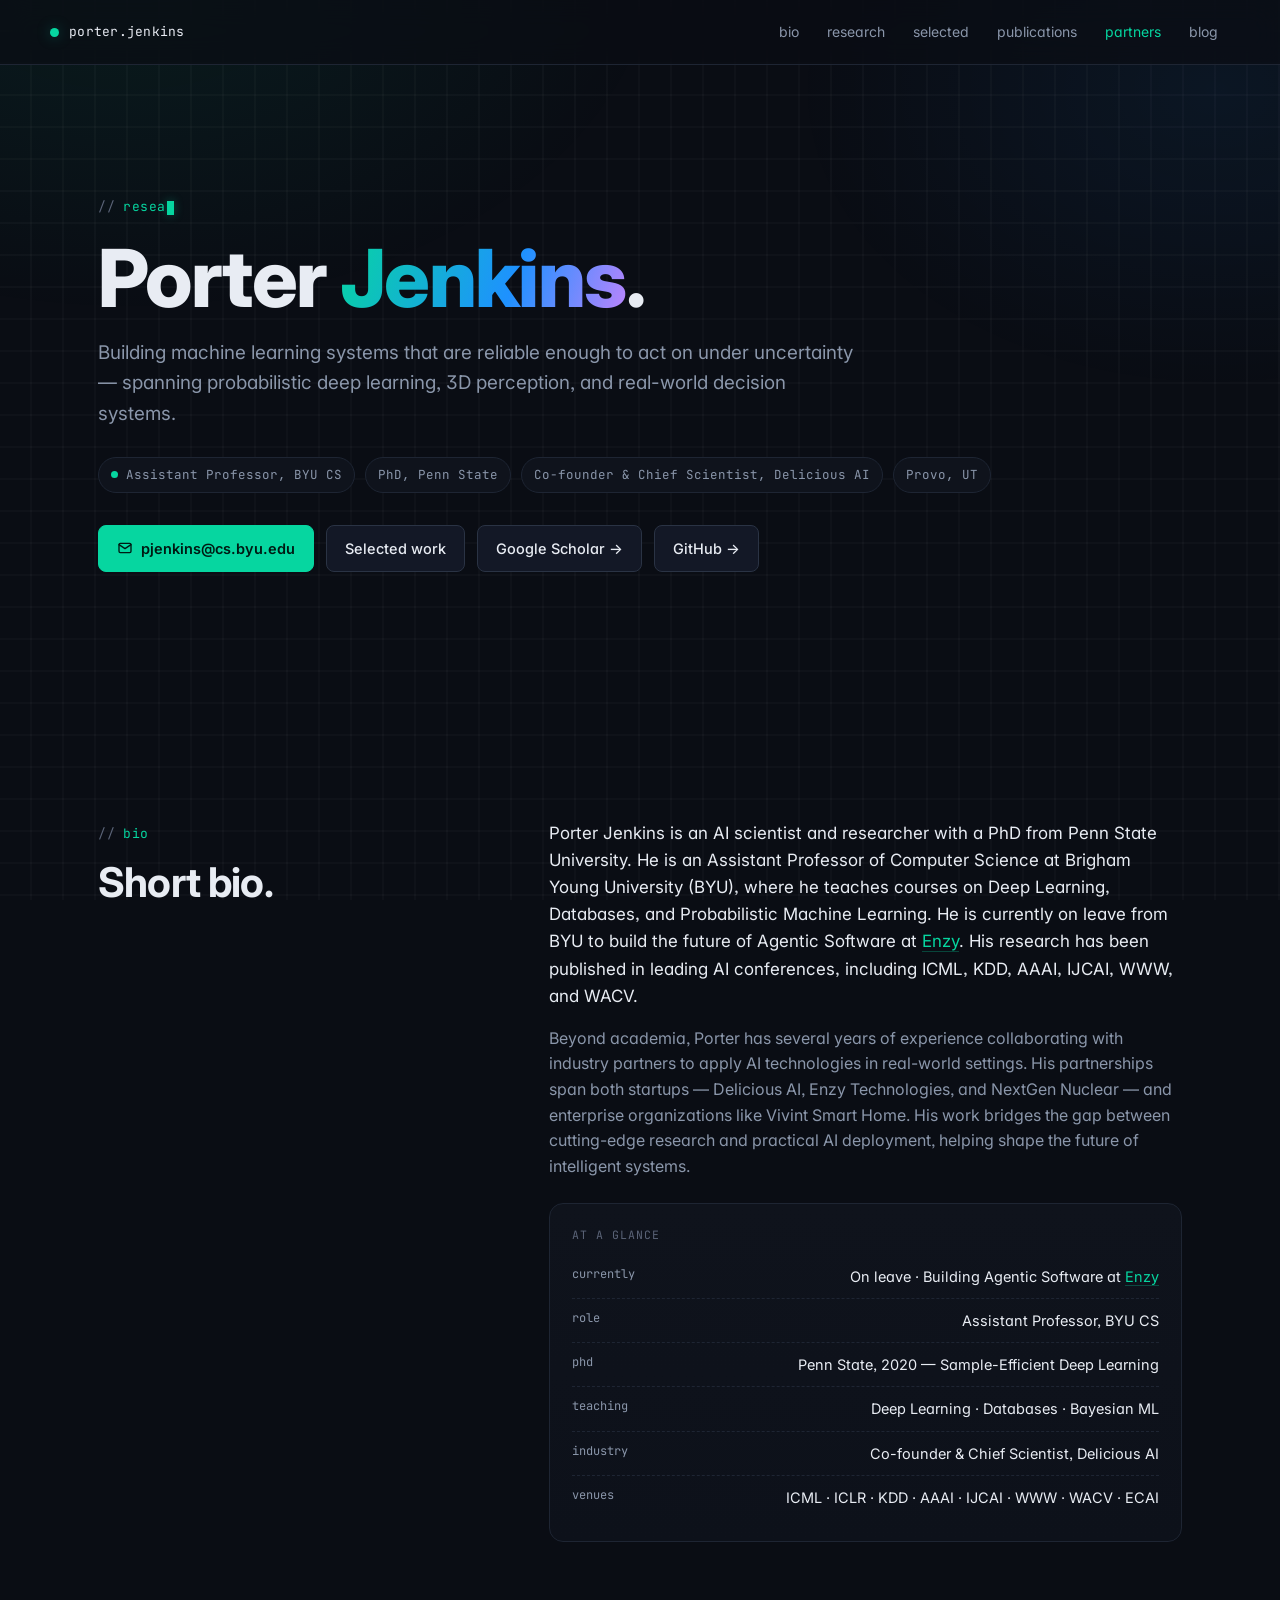
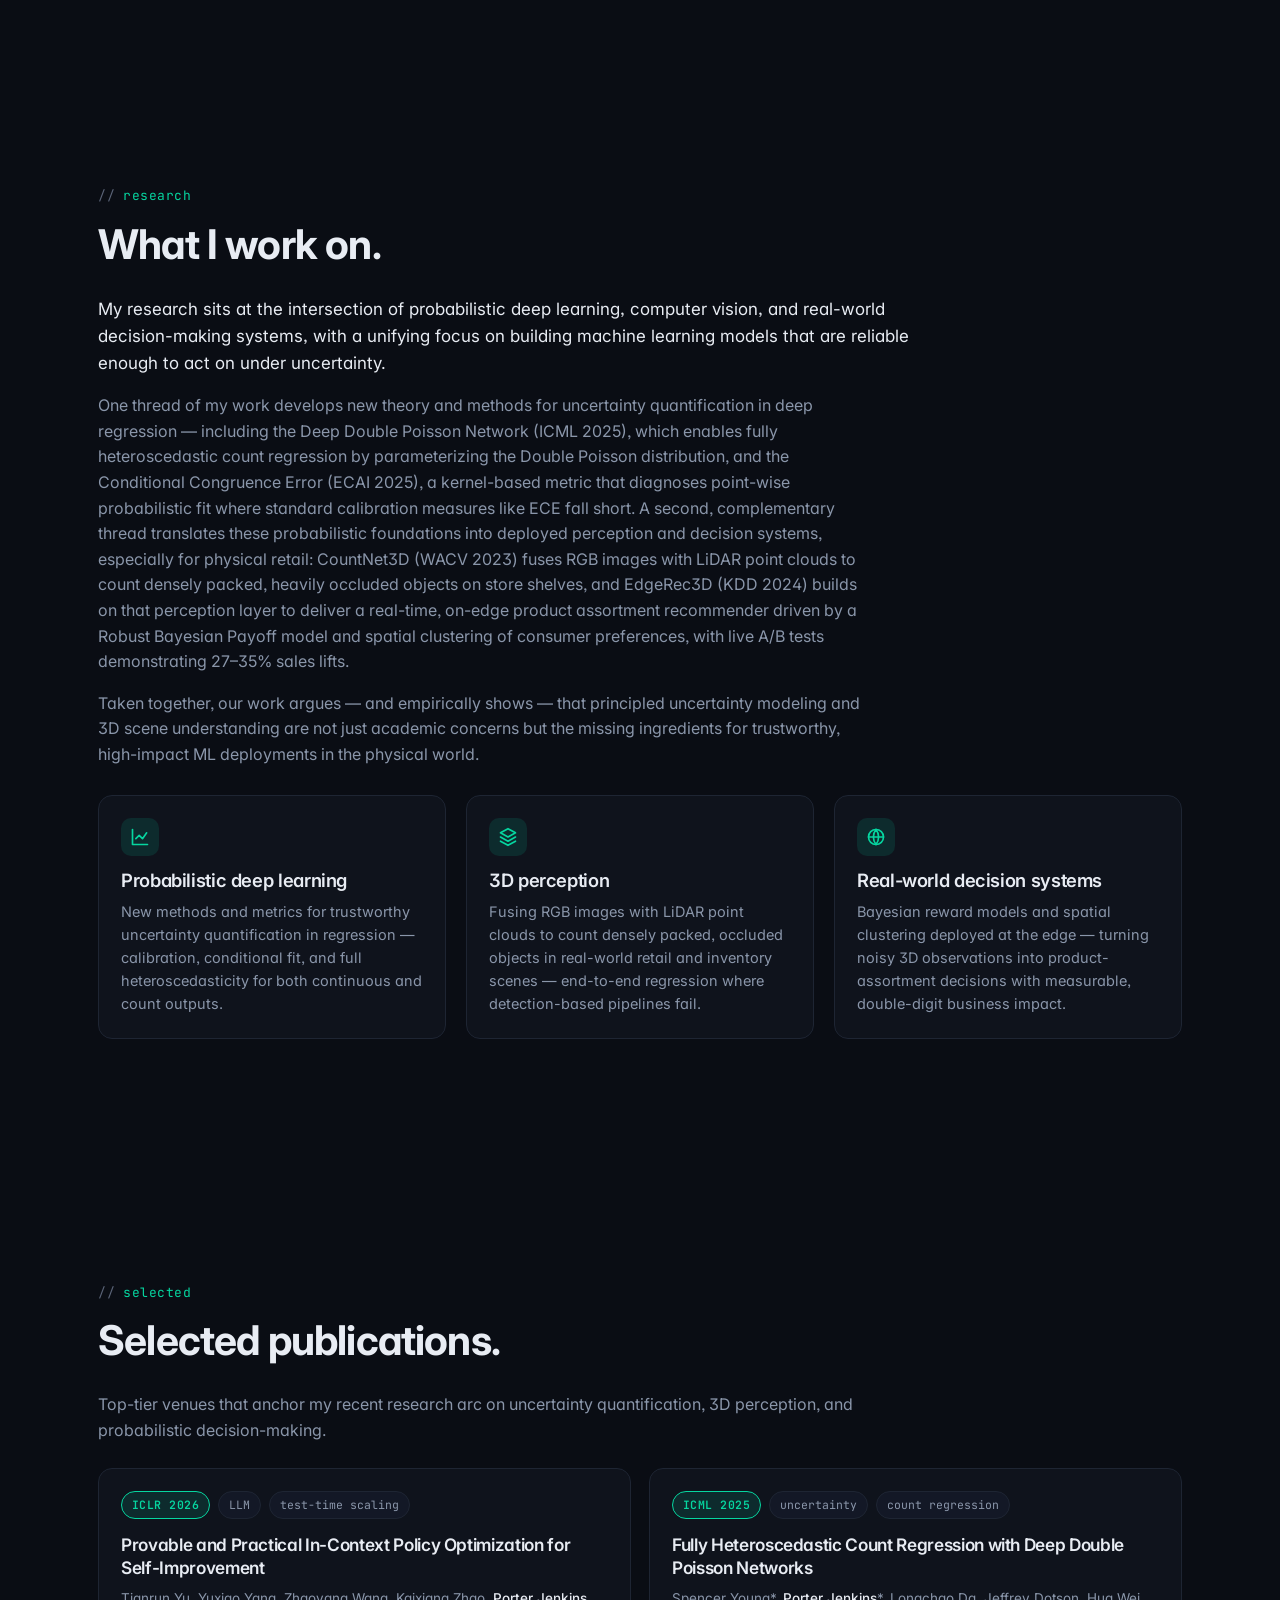
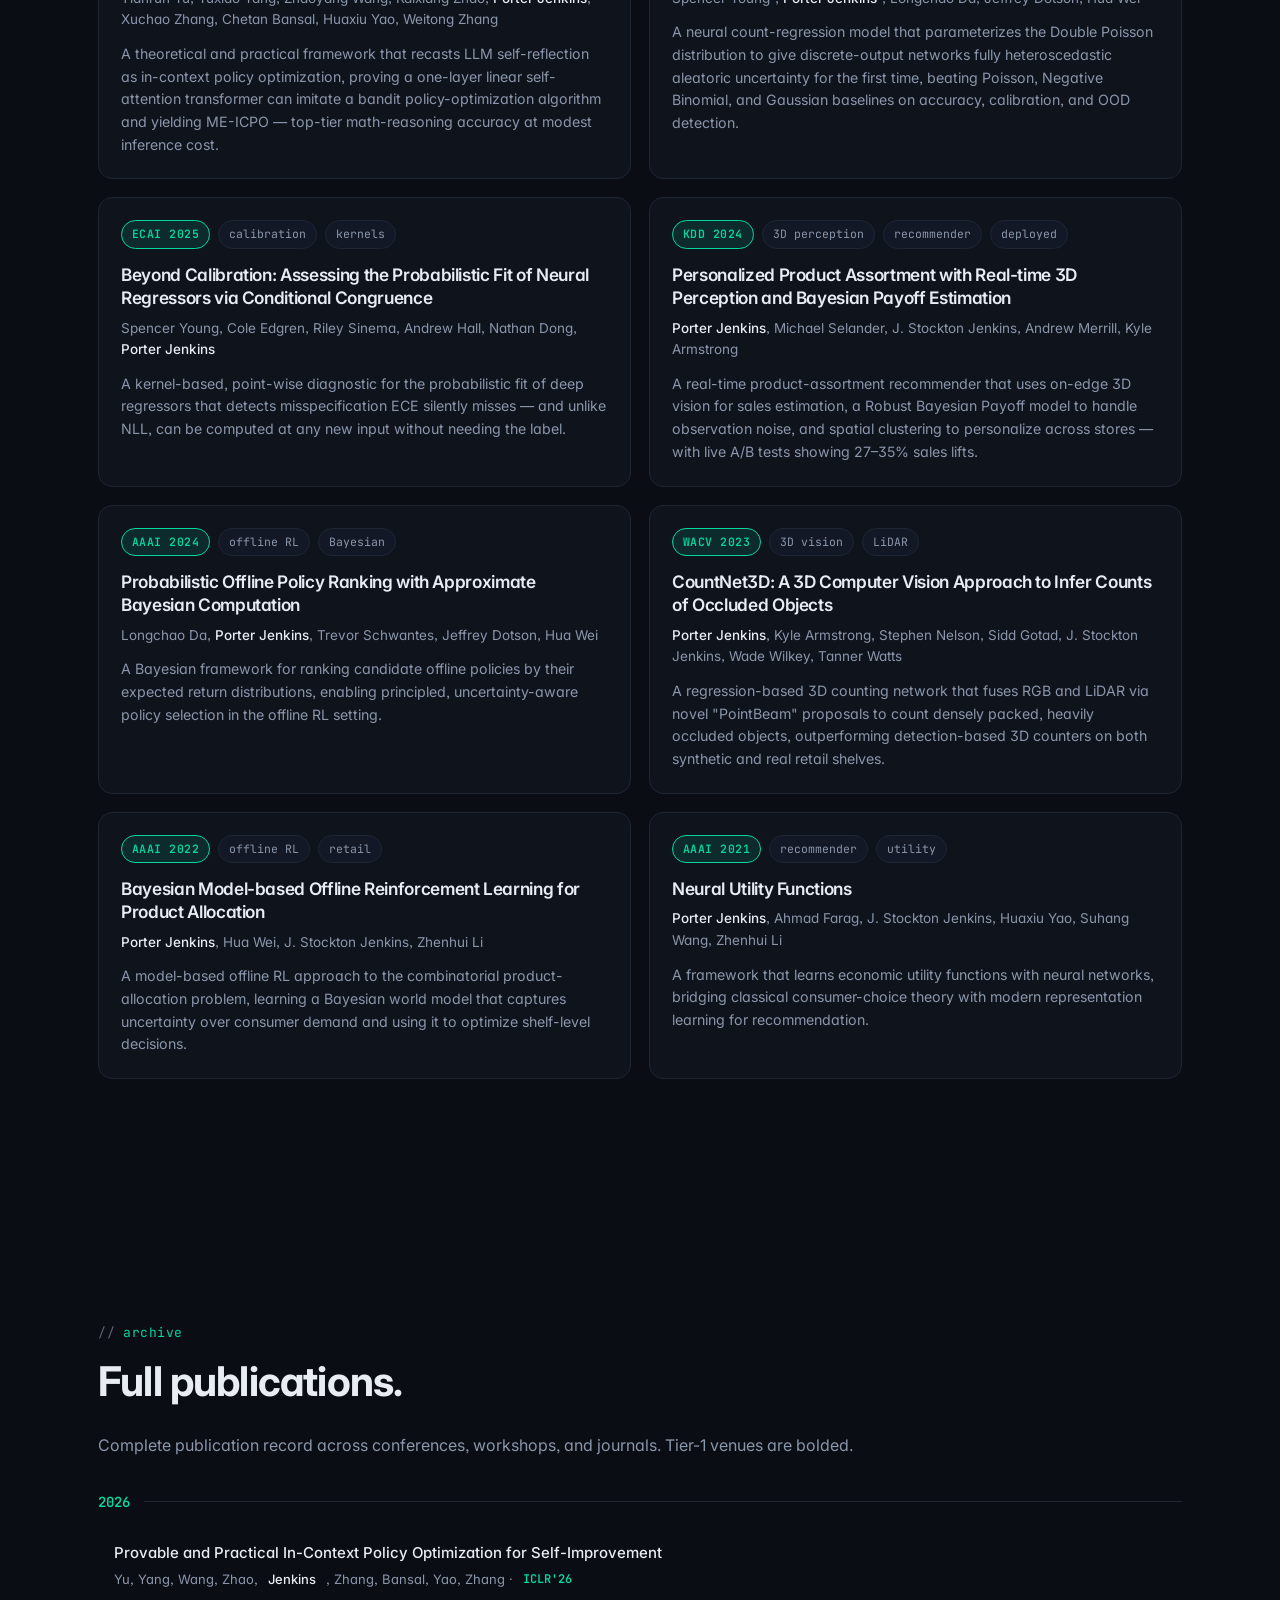
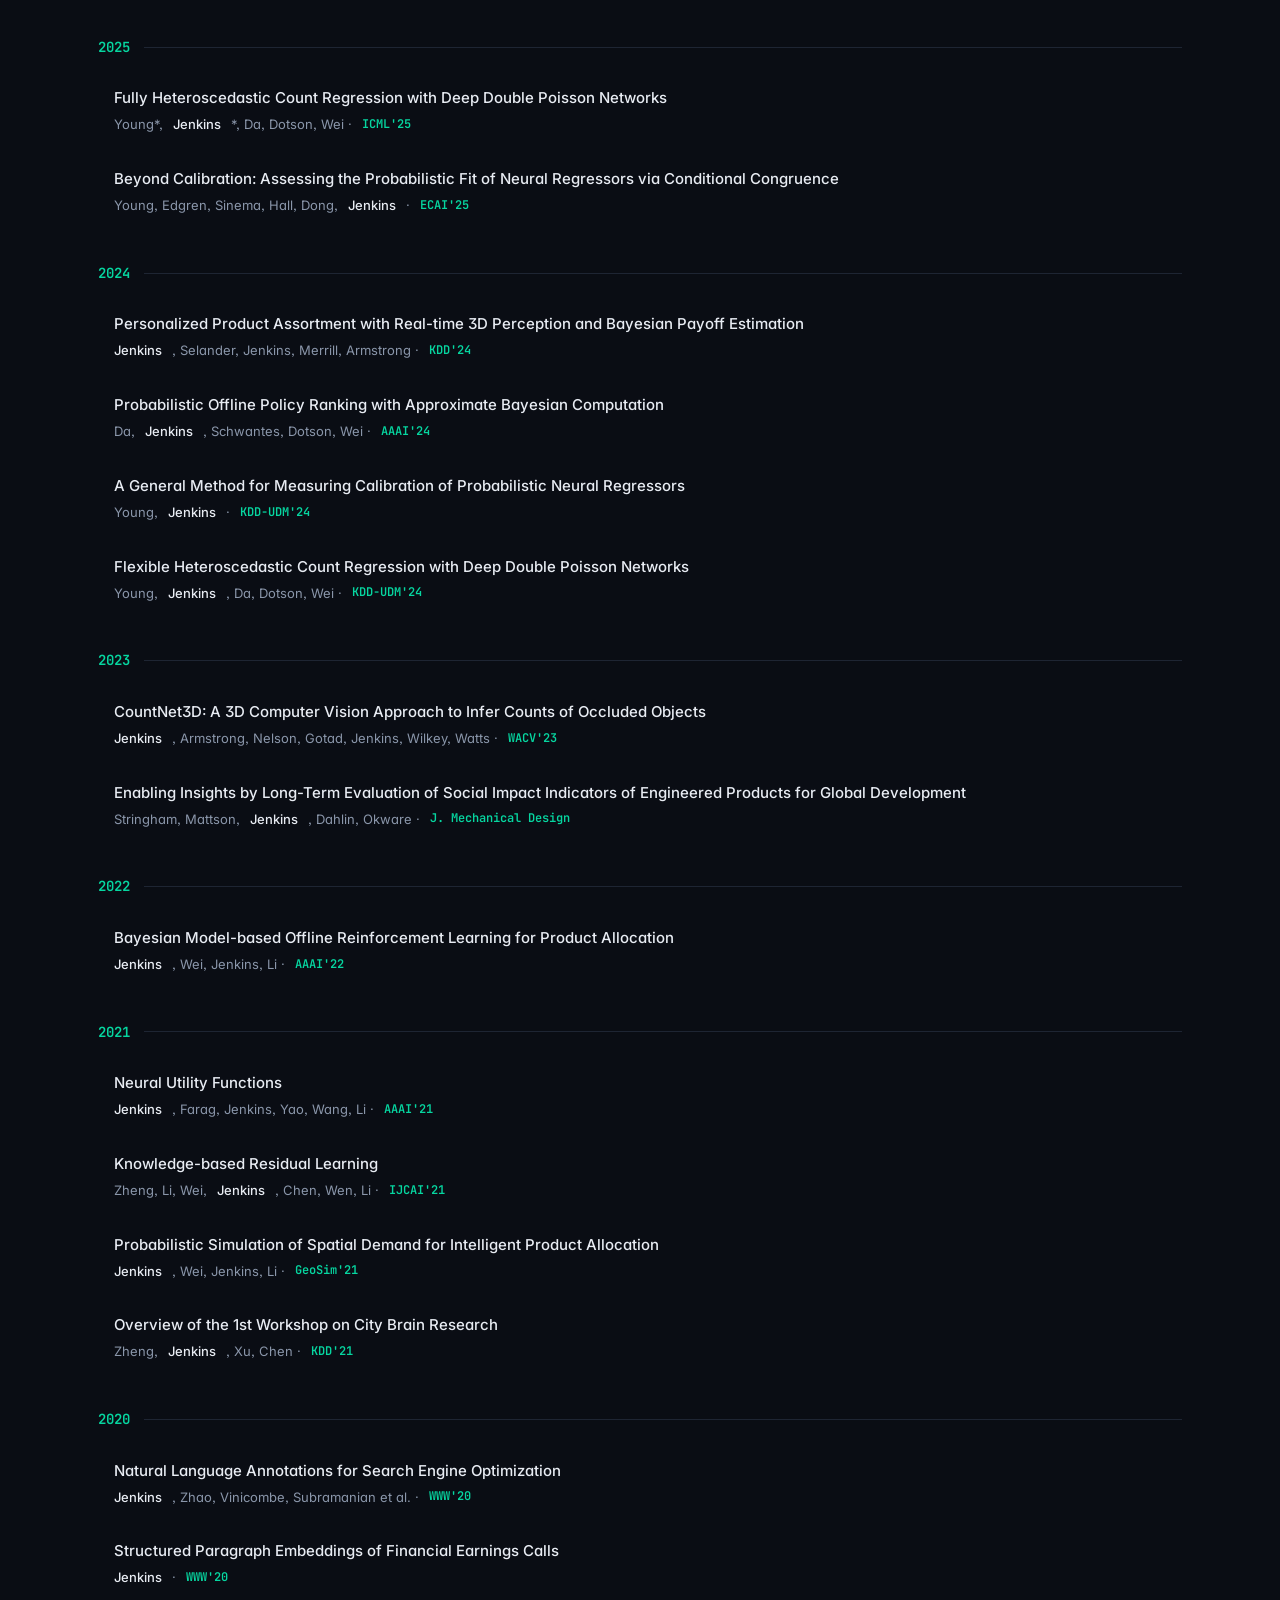
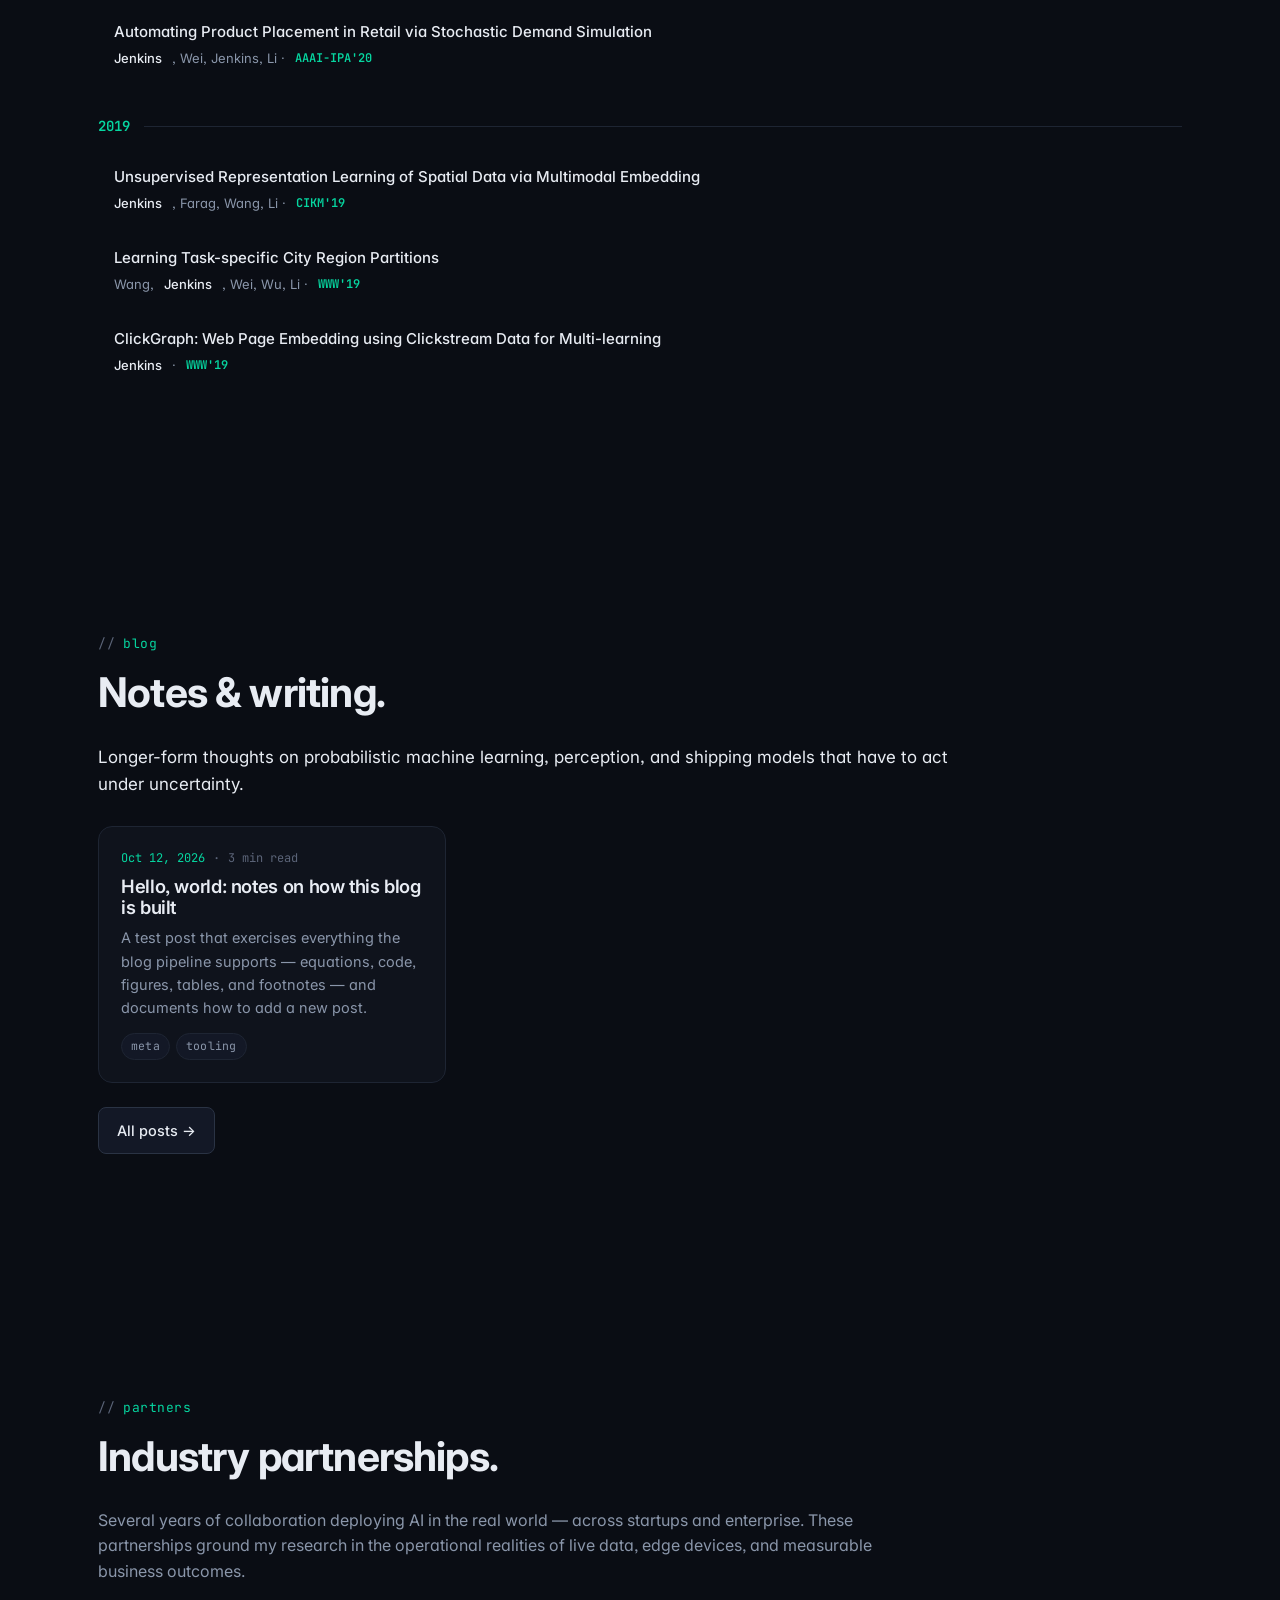
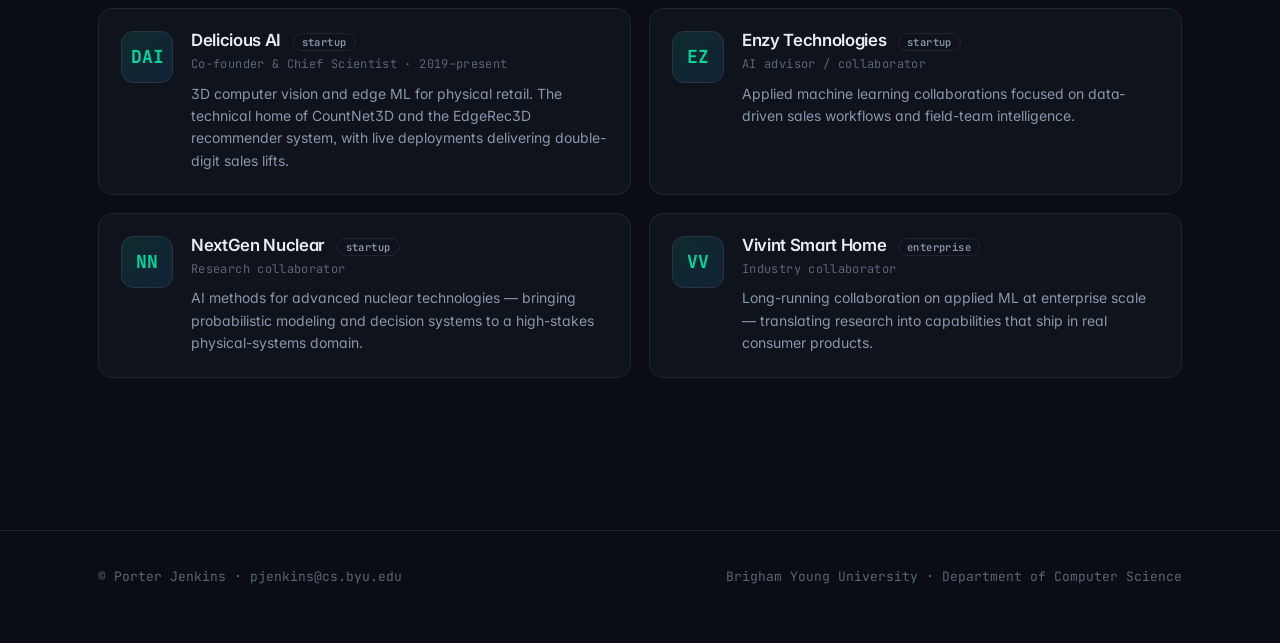
==== index.html @ 85025434 "Add markdown blog with KaTeX, figures, and a test post blog.py renders posts/ into blog/ using Pytho" ====
<!doctype html>
<html lang="en">
<head>
  <meta charset="utf-8" />
  <meta name="viewport" content="width=device-width, initial-scale=1" />
  <title>Porter Jenkins · AI Scientist & Assistant Professor, BYU</title>
  <meta name="description" content="Porter Jenkins is an AI scientist and Assistant Professor of Computer Science at BYU. Research on probabilistic deep learning, 3D perception, and real-world decision systems." />
  <link rel="preconnect" href="https://fonts.googleapis.com" />
  <link rel="preconnect" href="https://fonts.gstatic.com" crossorigin />
  <link href="https://fonts.googleapis.com/css2?family=Inter:wght@400;500;600;700;800&family=JetBrains+Mono:wght@400;500;600&display=swap" rel="stylesheet" />
  <style>
    :root {
      --bg: #0a0d14;
      --bg-2: #0d111a;
      --surface: #0f131c;
      --surface-2: #131826;
      --surface-hover: #181e2e;
      --border: #1e2533;
      --border-strong: #2a3344;
      --text: #e8ecf3;
      --text-muted: #8a96aa;
      --text-dim: #5b6478;
      --accent: #06d6a0;
      --accent-2: #1e91ff;
      --accent-dim: rgba(6, 214, 160, 0.12);
      --accent-glow: rgba(6, 214, 160, 0.35);
      --warn: #fbbf24;
      --max-w: 1180px;
      --font-sans: 'Inter', system-ui, -apple-system, BlinkMacSystemFont, 'Segoe UI', sans-serif;
      --font-mono: 'JetBrains Mono', ui-monospace, 'SF Mono', Menlo, monospace;
      --radius: 14px;
      --radius-sm: 8px;
    }

    * { box-sizing: border-box; }
    html { scroll-behavior: smooth; -webkit-text-size-adjust: 100%; }
    body {
      margin: 0;
      background: var(--bg);
      color: var(--text);
      font-family: var(--font-sans);
      font-size: 16px;
      line-height: 1.6;
      font-feature-settings: 'cv11', 'ss01', 'ss03';
      -webkit-font-smoothing: antialiased;
      -moz-osx-font-smoothing: grayscale;
      overflow-x: hidden;
    }

    /* Background grid + accent orbs */
    body::before {
      content: '';
      position: fixed;
      inset: 0;
      pointer-events: none;
      background-image:
        radial-gradient(900px 600px at 10% -5%, rgba(6, 214, 160, 0.08), transparent 60%),
        radial-gradient(700px 500px at 95% 10%, rgba(30, 145, 255, 0.07), transparent 60%),
        linear-gradient(transparent 95%, rgba(255, 255, 255, 0.025) 95%),
        linear-gradient(90deg, transparent 95%, rgba(255, 255, 255, 0.025) 95%);
      background-size: auto, auto, 32px 32px, 32px 32px;
      z-index: 0;
    }

    a { color: inherit; text-decoration: none; }
    a:hover { color: var(--accent); }
    p a, .lede a, .side-card .v a {
      color: var(--accent);
      border-bottom: 1px solid rgba(6, 214, 160, 0.28);
      transition: border-color 0.2s, color 0.2s;
    }
    p a:hover, .lede a:hover, .side-card .v a:hover {
      border-bottom-color: var(--accent);
      color: var(--accent);
    }

    .wrap {
      max-width: var(--max-w);
      margin: 0 auto;
      padding: 0 clamp(20px, 4vw, 48px);
      position: relative;
      z-index: 1;
    }

    /* Nav */
    .nav {
      position: sticky;
      top: 0;
      z-index: 50;
      backdrop-filter: blur(14px);
      -webkit-backdrop-filter: blur(14px);
      background: rgba(10, 13, 20, 0.72);
      border-bottom: 1px solid var(--border);
    }
    .nav-inner {
      display: flex;
      justify-content: space-between;
      align-items: center;
      gap: 24px;
      padding: 14px 0;
    }
    .brand {
      display: flex;
      align-items: center;
      gap: 10px;
      font-family: var(--font-mono);
      font-size: 13px;
      letter-spacing: 0.02em;
      color: var(--text);
    }
    .brand-dot {
      width: 9px; height: 9px;
      background: var(--accent);
      border-radius: 50%;
      box-shadow: 0 0 14px var(--accent-glow);
      animation: pulse 2.4s ease-in-out infinite;
    }
    @keyframes pulse {
      0%, 100% { opacity: 1; transform: scale(1); }
      50% { opacity: 0.55; transform: scale(0.85); }
    }
    .nav-links {
      display: flex;
      gap: 4px;
      flex-wrap: wrap;
    }
    .nav-links a {
      padding: 7px 12px;
      border-radius: var(--radius-sm);
      font-size: 14px;
      color: var(--text-muted);
      transition: color 0.2s, background 0.2s;
    }
    .nav-links a:hover { color: var(--text); background: var(--surface-2); }
    .nav-links a.active { color: var(--accent); }
    @media (max-width: 720px) {
      .nav-links a { padding: 6px 8px; font-size: 13px; }
      .brand .brand-text { display: none; }
    }

    /* Section primitives */
    section { padding: clamp(64px, 10vw, 120px) 0; }
    .eyebrow {
      font-family: var(--font-mono);
      font-size: 13px;
      color: var(--accent);
      letter-spacing: 0.04em;
      margin-bottom: 14px;
      display: inline-flex;
      align-items: center;
      gap: 8px;
    }
    .eyebrow::before {
      content: '//';
      color: var(--text-dim);
    }
    .eyebrow-roles .role-wrap { display: inline-flex; align-items: center; }
    .eyebrow-roles .role { white-space: pre; }
    .eyebrow-roles .caret {
      display: inline-block;
      width: 7px;
      height: 1.05em;
      margin-left: 1px;
      background: var(--accent);
      box-shadow: 0 0 10px var(--accent-glow);
      animation: blink 1s steps(1) infinite;
    }
    @keyframes blink { 50% { opacity: 0; } }
    .sr-only {
      position: absolute;
      width: 1px; height: 1px;
      padding: 0; margin: -1px;
      overflow: hidden;
      clip: rect(0, 0, 0, 0);
      white-space: nowrap;
      border: 0;
    }
    @media (prefers-reduced-motion: reduce) {
      .eyebrow-roles .caret { animation: none; }
    }
    h1, h2, h3 { letter-spacing: -0.02em; line-height: 1.15; }
    h1 {
      font-size: clamp(2.6rem, 6.4vw, 5rem);
      font-weight: 800;
      margin: 0 0 14px;
    }
    h2 {
      font-size: clamp(1.8rem, 3.2vw, 2.6rem);
      font-weight: 700;
      margin: 0 0 28px;
    }
    h3 {
      font-size: 1.15rem;
      font-weight: 600;
      margin: 0 0 8px;
    }
    p { color: var(--text-muted); margin: 0 0 16px; }
    .lede { font-size: 1.06rem; color: var(--text); }

    /* Hero */
    .hero {
      padding-top: clamp(72px, 10vw, 140px);
      padding-bottom: clamp(80px, 10vw, 140px);
      position: relative;
    }
    .hero h1 .grad {
      background: linear-gradient(110deg, var(--accent) 0%, var(--accent-2) 60%, #c084fc 100%);
      -webkit-background-clip: text;
      background-clip: text;
      color: transparent;
    }
    .hero-sub {
      font-size: clamp(1rem, 1.6vw, 1.18rem);
      color: var(--text-muted);
      max-width: 64ch;
      margin: 0 0 28px;
    }
    .hero-meta {
      display: flex;
      flex-wrap: wrap;
      gap: 10px;
      margin-bottom: 32px;
    }
    .pill {
      display: inline-flex;
      align-items: center;
      gap: 8px;
      padding: 7px 12px;
      border: 1px solid var(--border);
      border-radius: 999px;
      background: var(--surface);
      font-family: var(--font-mono);
      font-size: 12.5px;
      color: var(--text-muted);
    }
    .pill svg { flex-shrink: 0; }
    .pill .dot { width: 7px; height: 7px; border-radius: 50%; background: var(--accent); }
    .hero-actions {
      display: flex;
      flex-wrap: wrap;
      gap: 12px;
    }
    .btn {
      display: inline-flex;
      align-items: center;
      gap: 8px;
      padding: 11px 18px;
      border-radius: var(--radius-sm);
      font-size: 14.5px;
      font-weight: 500;
      transition: transform 0.15s, background 0.2s, border-color 0.2s, color 0.2s;
      border: 1px solid var(--border-strong);
      background: var(--surface-2);
      color: var(--text);
    }
    .btn:hover {
      background: var(--surface-hover);
      transform: translateY(-1px);
      color: var(--text);
    }
    .btn.primary {
      background: var(--accent);
      color: #001a13;
      border-color: var(--accent);
      font-weight: 600;
    }
    .btn.primary:hover {
      background: #04b889;
      color: #001a13;
      box-shadow: 0 6px 22px var(--accent-glow);
    }

    /* Two-column for bio */
    .grid-two {
      display: grid;
      grid-template-columns: minmax(0, 1fr) minmax(0, 1.6fr);
      gap: 56px;
      align-items: start;
    }
    @media (max-width: 860px) {
      .grid-two { grid-template-columns: 1fr; gap: 28px; }
    }
    .side-card {
      border: 1px solid var(--border);
      border-radius: var(--radius);
      padding: 22px;
      background: linear-gradient(180deg, var(--surface) 0%, var(--bg-2) 100%);
    }
    .side-card .label {
      font-family: var(--font-mono);
      font-size: 11.5px;
      color: var(--text-dim);
      text-transform: uppercase;
      letter-spacing: 0.08em;
      margin-bottom: 10px;
    }
    .side-card ul { margin: 0; padding: 0; list-style: none; }
    .side-card li { padding: 10px 0; border-bottom: 1px dashed var(--border); display: flex; justify-content: space-between; gap: 12px; font-size: 14.5px; }
    .side-card li:last-child { border-bottom: none; }
    .side-card li .k { color: var(--text-muted); font-family: var(--font-mono); font-size: 12px; }
    .side-card li .v { color: var(--text); text-align: right; }

    /* Research blocks */
    .research-grid {
      display: grid;
      grid-template-columns: repeat(3, minmax(0, 1fr));
      gap: 20px;
      margin-top: 28px;
    }
    @media (max-width: 900px) { .research-grid { grid-template-columns: 1fr; } }
    .research-card {
      border: 1px solid var(--border);
      border-radius: var(--radius);
      padding: 22px;
      background: var(--surface);
      transition: border-color 0.25s, transform 0.25s, background 0.25s;
    }
    .research-card:hover {
      border-color: var(--border-strong);
      background: var(--surface-2);
      transform: translateY(-2px);
    }
    .research-card .icon {
      width: 38px; height: 38px;
      border-radius: 10px;
      display: grid; place-items: center;
      background: var(--accent-dim);
      color: var(--accent);
      margin-bottom: 14px;
    }
    .research-card h3 { color: var(--text); }
    .research-card p { font-size: 14.5px; margin: 0; }

    /* Publication cards */
    .pubs-selected {
      display: grid;
      grid-template-columns: repeat(2, minmax(0, 1fr));
      gap: 18px;
      margin-top: 24px;
    }
    @media (max-width: 820px) { .pubs-selected { grid-template-columns: 1fr; } }
    .pub-card {
      position: relative;
      border: 1px solid var(--border);
      border-radius: var(--radius);
      padding: 22px;
      background: var(--surface);
      transition: border-color 0.25s, transform 0.25s, background 0.25s;
      overflow: hidden;
    }
    .pub-card::before {
      content: '';
      position: absolute;
      inset: 0;
      pointer-events: none;
      background: radial-gradient(380px 200px at 100% 0%, rgba(6, 214, 160, 0.08), transparent 60%);
      opacity: 0;
      transition: opacity 0.3s;
    }
    .pub-card:hover { border-color: var(--border-strong); transform: translateY(-2px); background: var(--surface-2); }
    .pub-card:hover::before { opacity: 1; }
    .pub-head { display: flex; flex-wrap: wrap; gap: 8px; margin-bottom: 14px; }
    .venue-badge {
      display: inline-flex;
      align-items: center;
      gap: 6px;
      padding: 4px 10px;
      border: 1px solid var(--accent);
      color: var(--accent);
      background: var(--accent-dim);
      border-radius: 999px;
      font-family: var(--font-mono);
      font-size: 11.5px;
      font-weight: 600;
      letter-spacing: 0.04em;
    }
    .topic-tag {
      padding: 4px 10px;
      border-radius: 999px;
      background: var(--surface-2);
      border: 1px solid var(--border);
      font-family: var(--font-mono);
      font-size: 11.5px;
      color: var(--text-muted);
    }
    .pub-card h3 {
      font-size: 1.08rem;
      font-weight: 600;
      margin-bottom: 8px;
      color: var(--text);
      line-height: 1.35;
    }
    .pub-authors {
      font-size: 13.5px;
      color: var(--text-muted);
      margin-bottom: 12px;
    }
    .pub-authors b { color: var(--text); font-weight: 500; }
    .pub-summary { font-size: 14.2px; color: var(--text-muted); margin: 0; }

    /* Full publications list */
    .year-group { margin-top: 32px; }
    .year-group:first-of-type { margin-top: 24px; }
    .year-head {
      display: flex;
      align-items: center;
      gap: 14px;
      margin-bottom: 14px;
    }
    .year-head .year {
      font-family: var(--font-mono);
      color: var(--accent);
      font-size: 14px;
      font-weight: 600;
    }
    .year-head .rule {
      flex: 1;
      height: 1px;
      background: var(--border);
    }
    .pub-list {
      list-style: none;
      padding: 0;
      margin: 0;
      display: grid;
      gap: 4px;
    }
    .pub-list li {
      padding: 14px 16px;
      border-radius: var(--radius-sm);
      transition: background 0.2s;
    }
    .pub-list li:hover { background: var(--surface-2); }
    .pub-list .pub-title {
      color: var(--text);
      font-weight: 500;
      font-size: 15px;
      display: block;
      margin-bottom: 4px;
    }
    .pub-list .pub-meta {
      font-size: 13px;
      color: var(--text-muted);
      display: flex;
      flex-wrap: wrap;
      gap: 10px;
      align-items: center;
    }
    .pub-list .venue-mini {
      font-family: var(--font-mono);
      color: var(--accent);
      font-weight: 600;
      font-size: 12px;
    }
    .pub-list b { color: var(--text); font-weight: 500; }

    /* Partnerships */
    .partners {
      display: grid;
      grid-template-columns: repeat(2, minmax(0, 1fr));
      gap: 18px;
      margin-top: 24px;
    }
    @media (max-width: 820px) { .partners { grid-template-columns: 1fr; } }
    .partner-card {
      border: 1px solid var(--border);
      border-radius: var(--radius);
      padding: 22px;
      background: var(--surface);
      display: grid;
      grid-template-columns: auto 1fr;
      gap: 18px;
      align-items: start;
      transition: border-color 0.25s, background 0.25s, transform 0.25s;
    }
    .partner-card:hover { border-color: var(--border-strong); background: var(--surface-2); transform: translateY(-2px); }
    .partner-mark {
      width: 52px; height: 52px;
      border-radius: 12px;
      background: linear-gradient(135deg, var(--accent-dim), rgba(30, 145, 255, 0.12));
      border: 1px solid var(--border-strong);
      display: grid;
      place-items: center;
      font-family: var(--font-mono);
      color: var(--accent);
      font-weight: 700;
      font-size: 18px;
    }
    .partner-card h3 { margin: 0 0 4px; color: var(--text); font-size: 1.05rem; }
    .partner-card .role {
      font-family: var(--font-mono);
      font-size: 12px;
      color: var(--text-dim);
      margin-bottom: 8px;
      letter-spacing: 0.03em;
    }
    .partner-card p { margin: 0; font-size: 14px; color: var(--text-muted); }
    .partner-card .kind {
      display: inline-block;
      padding: 2px 8px;
      border-radius: 999px;
      font-family: var(--font-mono);
      font-size: 10.5px;
      letter-spacing: 0.04em;
      color: var(--text-muted);
      border: 1px solid var(--border);
      margin-left: 8px;
    }

    /* Blog cards (home) */
    .post-grid {
      display: grid;
      grid-template-columns: repeat(3, minmax(0, 1fr));
      gap: 20px;
      margin-top: 28px;
    }
    @media (max-width: 900px) { .post-grid { grid-template-columns: 1fr; } }
    .post-card {
      display: block;
      border: 1px solid var(--border);
      border-radius: var(--radius);
      padding: 22px;
      background: var(--surface);
      transition: border-color 0.25s, transform 0.25s, background 0.25s;
      color: var(--text);
    }
    .post-card:hover { border-color: var(--border-strong); background: var(--surface-2); transform: translateY(-2px); color: var(--text); }
    .post-card h3 { color: var(--text); margin: 8px 0 8px; }
    .post-card:hover h3 { color: var(--accent); }
    .post-card p { font-size: 14.5px; margin: 0 0 14px; }
    .post-meta {
      display: flex; gap: 8px; align-items: center;
      font-family: var(--font-mono); font-size: 12px; color: var(--text-dim);
    }
    .post-meta time { color: var(--accent); }
    .post-card .tags { display: flex; flex-wrap: wrap; gap: 6px; }
    .post-card .tag {
      font-family: var(--font-mono);
      font-size: 11.5px;
      letter-spacing: 0.02em;
      padding: 3px 9px;
      border-radius: 999px;
      border: 1px solid var(--border);
      background: var(--surface-2);
      color: var(--text-muted);
    }
    .section-foot { margin-top: 24px; }
    .empty { color: var(--text-dim); font-family: var(--font-mono); font-size: 13px; }

    /* Footer */
    footer {
      border-top: 1px solid var(--border);
      padding: 36px 0 56px;
      margin-top: 32px;
    }
    .foot {
      display: flex;
      justify-content: space-between;
      align-items: center;
      gap: 20px;
      flex-wrap: wrap;
      font-family: var(--font-mono);
      font-size: 13px;
      color: var(--text-dim);
    }

    /* Reveal on scroll */
    .reveal { opacity: 0; transform: translateY(14px); transition: opacity 0.6s ease, transform 0.6s ease; }
    .reveal.in { opacity: 1; transform: none; }

    /* Selection */
    ::selection { background: var(--accent-glow); color: var(--text); }

    /* Subtle scrollbar */
    ::-webkit-scrollbar { width: 10px; height: 10px; }
    ::-webkit-scrollbar-track { background: var(--bg); }
    ::-webkit-scrollbar-thumb { background: var(--border-strong); border-radius: 10px; }
    ::-webkit-scrollbar-thumb:hover { background: #3a4456; }
  </style>
</head>
<body>

  <!-- Nav -->
  <nav class="nav">
    <div class="wrap nav-inner">
      <a class="brand" href="#top">
        <span class="brand-dot"></span>
        <span class="brand-text">porter.jenkins</span>
      </a>
      <div class="nav-links">
        <a href="#bio">bio</a>
        <a href="#research">research</a>
        <a href="#selected">selected</a>
        <a href="#full">publications</a>
        <a href="#partners">partners</a>
        <a href="blog/">blog</a>
      </div>
    </div>
  </nav>

  <!-- Hero -->
  <header id="top" class="hero">
    <div class="wrap">
      <div class="eyebrow eyebrow-roles">
        <span class="sr-only">ai scientist · researcher · educator</span>
        <span class="role-wrap" aria-hidden="true"><span class="role" id="role-type">ai scientist</span><span class="caret"></span></span>
      </div>
      <h1>Porter <span class="grad">Jenkins</span>.</h1>
      <p class="hero-sub">
        Building machine learning systems that are reliable enough to act on under uncertainty —
        spanning probabilistic deep learning, 3D perception, and real-world decision systems.
      </p>
      <div class="hero-meta">
        <span class="pill"><span class="dot"></span> Assistant Professor, BYU CS</span>
        <span class="pill">PhD, Penn State</span>
        <span class="pill">Co-founder &amp; Chief Scientist, Delicious AI</span>
        <span class="pill">Provo, UT</span>
      </div>
      <div class="hero-actions">
        <a class="btn primary" href="mailto:pjenkins@cs.byu.edu">
          <svg width="16" height="16" viewBox="0 0 24 24" fill="none" stroke="currentColor" stroke-width="2" stroke-linecap="round" stroke-linejoin="round"><rect x="3" y="5" width="18" height="14" rx="2"/><path d="m3 7 9 6 9-6"/></svg>
          pjenkins@cs.byu.edu
        </a>
        <a class="btn" href="#selected">Selected work</a>
        <a class="btn" href="https://scholar.google.com/citations?user=uNhwfr0AAAAJ&amp;hl=en" rel="noopener" target="_blank">Google Scholar →</a>
        <a class="btn" href="https://github.com/porterjenkins" rel="noopener" target="_blank">GitHub →</a>
      </div>
    </div>
  </header>

  <!-- Bio -->
  <section id="bio">
    <div class="wrap">
      <div class="grid-two">
        <div>
          <div class="eyebrow">bio</div>
          <h2>Short bio.</h2>
        </div>
        <div>
          <p class="lede">
            Porter Jenkins is an AI scientist and researcher with a PhD from Penn State University.
            He is an Assistant Professor of Computer Science at Brigham Young University (BYU),
            where he teaches courses on Deep Learning, Databases, and Probabilistic Machine Learning.
            He is currently on leave from BYU to build the future of Agentic Software at <a href="https://www.enzy.co/" rel="noopener" target="_blank">Enzy</a>.
            His research has been published in leading AI conferences, including ICML, KDD, AAAI, IJCAI, WWW, and WACV.
          </p>
          <p>
            Beyond academia, Porter has several years of experience collaborating with industry partners to
            apply AI technologies in real-world settings. His partnerships span both startups —
            Delicious AI, Enzy Technologies, and NextGen Nuclear — and enterprise organizations like Vivint Smart Home.
            His work bridges the gap between cutting-edge research and practical AI deployment, helping shape the future
            of intelligent systems.
          </p>
          <div class="side-card" style="margin-top: 24px;">
            <div class="label">at a glance</div>
            <ul>
              <li><span class="k">currently</span><span class="v">On leave · Building Agentic Software at <a href="https://www.enzy.co/" rel="noopener" target="_blank">Enzy</a></span></li>
              <li><span class="k">role</span><span class="v">Assistant Professor, BYU CS</span></li>
              <li><span class="k">phd</span><span class="v">Penn State, 2020 — Sample-Efficient Deep Learning</span></li>
              <li><span class="k">teaching</span><span class="v">Deep Learning · Databases · Bayesian ML</span></li>
              <li><span class="k">industry</span><span class="v">Co-founder &amp; Chief Scientist, Delicious AI</span></li>
              <li><span class="k">venues</span><span class="v">ICML · ICLR · KDD · AAAI · IJCAI · WWW · WACV · ECAI</span></li>
            </ul>
          </div>
        </div>
      </div>
    </div>
  </section>

  <!-- Research Overview -->
  <section id="research">
    <div class="wrap">
      <div class="eyebrow">research</div>
      <h2>What I work on.</h2>
      <p class="lede" style="max-width: 78ch;">
        My research sits at the intersection of probabilistic deep learning, computer vision, and real-world
        decision-making systems, with a unifying focus on building machine learning models that are reliable
        enough to act on under uncertainty.
      </p>
      <p style="max-width: 78ch;">
        One thread of my work develops new theory and methods for uncertainty quantification in deep regression —
        including the Deep Double Poisson Network (ICML 2025), which enables fully heteroscedastic count regression
        by parameterizing the Double Poisson distribution, and the Conditional Congruence Error (ECAI 2025), a
        kernel-based metric that diagnoses point-wise probabilistic fit where standard calibration measures like
        ECE fall short. A second, complementary thread translates these probabilistic foundations into deployed
        perception and decision systems, especially for physical retail: CountNet3D (WACV 2023) fuses RGB images
        with LiDAR point clouds to count densely packed, heavily occluded objects on store shelves, and EdgeRec3D
        (KDD 2024) builds on that perception layer to deliver a real-time, on-edge product assortment recommender
        driven by a Robust Bayesian Payoff model and spatial clustering of consumer preferences, with live A/B tests
        demonstrating 27–35% sales lifts.
      </p>
      <p style="max-width: 78ch;">
        Taken together, our work argues — and empirically shows — that principled uncertainty modeling and 3D
        scene understanding are not just academic concerns but the missing ingredients for trustworthy,
        high-impact ML deployments in the physical world.
      </p>

      <div class="research-grid">
        <article class="research-card">
          <div class="icon" aria-hidden="true">
            <svg width="20" height="20" viewBox="0 0 24 24" fill="none" stroke="currentColor" stroke-width="2" stroke-linecap="round" stroke-linejoin="round"><path d="M3 3v18h18"/><path d="M7 14l4-4 4 4 5-7"/></svg>
          </div>
          <h3>Probabilistic deep learning</h3>
          <p>New methods and metrics for trustworthy uncertainty quantification in regression — calibration, conditional fit, and full heteroscedasticity for both continuous and count outputs.</p>
        </article>
        <article class="research-card">
          <div class="icon" aria-hidden="true">
            <svg width="20" height="20" viewBox="0 0 24 24" fill="none" stroke="currentColor" stroke-width="2" stroke-linecap="round" stroke-linejoin="round"><path d="M12 2 3 7l9 5 9-5-9-5z"/><path d="m3 12 9 5 9-5"/><path d="m3 17 9 5 9-5"/></svg>
          </div>
          <h3>3D perception</h3>
          <p>Fusing RGB images with LiDAR point clouds to count densely packed, occluded objects in real-world retail and inventory scenes — end-to-end regression where detection-based pipelines fail.</p>
        </article>
        <article class="research-card">
          <div class="icon" aria-hidden="true">
            <svg width="20" height="20" viewBox="0 0 24 24" fill="none" stroke="currentColor" stroke-width="2" stroke-linecap="round" stroke-linejoin="round"><circle cx="12" cy="12" r="9"/><path d="M3 12h18M12 3a14.5 14.5 0 0 1 0 18M12 3a14.5 14.5 0 0 0 0 18"/></svg>
          </div>
          <h3>Real-world decision systems</h3>
          <p>Bayesian reward models and spatial clustering deployed at the edge — turning noisy 3D observations into product-assortment decisions with measurable, double-digit business impact.</p>
        </article>
      </div>
    </div>
  </section>

  <!-- Selected Publications -->
  <section id="selected">
    <div class="wrap">
      <div class="eyebrow">selected</div>
      <h2>Selected publications.</h2>
      <p style="max-width: 78ch;">
        Top-tier venues that anchor my recent research arc on uncertainty quantification, 3D perception,
        and probabilistic decision-making.
      </p>

      <div class="pubs-selected">
        <article class="pub-card">
          <div class="pub-head">
            <span class="venue-badge">ICLR 2026</span>
            <span class="topic-tag">LLM</span>
            <span class="topic-tag">test-time scaling</span>
          </div>
          <h3>Provable and Practical In-Context Policy Optimization for Self-Improvement</h3>
          <div class="pub-authors">Tianrun Yu, Yuxiao Yang, Zhaoyang Wang, Kaixiang Zhao, <b>Porter Jenkins</b>, Xuchao Zhang, Chetan Bansal, Huaxiu Yao, Weitong Zhang</div>
          <p class="pub-summary">A theoretical and practical framework that recasts LLM self-reflection as in-context policy optimization, proving a one-layer linear self-attention transformer can imitate a bandit policy-optimization algorithm and yielding ME-ICPO — top-tier math-reasoning accuracy at modest inference cost.</p>
        </article>

        <article class="pub-card">
          <div class="pub-head">
            <span class="venue-badge">ICML 2025</span>
            <span class="topic-tag">uncertainty</span>
            <span class="topic-tag">count regression</span>
          </div>
          <h3>Fully Heteroscedastic Count Regression with Deep Double Poisson Networks</h3>
          <div class="pub-authors">Spencer Young*, <b>Porter Jenkins</b>*, Longchao Da, Jeffrey Dotson, Hua Wei</div>
          <p class="pub-summary">A neural count-regression model that parameterizes the Double Poisson distribution to give discrete-output networks fully heteroscedastic aleatoric uncertainty for the first time, beating Poisson, Negative Binomial, and Gaussian baselines on accuracy, calibration, and OOD detection.</p>
        </article>

        <article class="pub-card">
          <div class="pub-head">
            <span class="venue-badge">ECAI 2025</span>
            <span class="topic-tag">calibration</span>
            <span class="topic-tag">kernels</span>
          </div>
          <h3>Beyond Calibration: Assessing the Probabilistic Fit of Neural Regressors via Conditional Congruence</h3>
          <div class="pub-authors">Spencer Young, Cole Edgren, Riley Sinema, Andrew Hall, Nathan Dong, <b>Porter Jenkins</b></div>
          <p class="pub-summary">A kernel-based, point-wise diagnostic for the probabilistic fit of deep regressors that detects misspecification ECE silently misses — and unlike NLL, can be computed at any new input without needing the label.</p>
        </article>

        <article class="pub-card">
          <div class="pub-head">
            <span class="venue-badge">KDD 2024</span>
            <span class="topic-tag">3D perception</span>
            <span class="topic-tag">recommender</span>
            <span class="topic-tag">deployed</span>
          </div>
          <h3>Personalized Product Assortment with Real-time 3D Perception and Bayesian Payoff Estimation</h3>
          <div class="pub-authors"><b>Porter Jenkins</b>, Michael Selander, J. Stockton Jenkins, Andrew Merrill, Kyle Armstrong</div>
          <p class="pub-summary">A real-time product-assortment recommender that uses on-edge 3D vision for sales estimation, a Robust Bayesian Payoff model to handle observation noise, and spatial clustering to personalize across stores — with live A/B tests showing 27–35% sales lifts.</p>
        </article>

        <article class="pub-card">
          <div class="pub-head">
            <span class="venue-badge">AAAI 2024</span>
            <span class="topic-tag">offline RL</span>
            <span class="topic-tag">Bayesian</span>
          </div>
          <h3>Probabilistic Offline Policy Ranking with Approximate Bayesian Computation</h3>
          <div class="pub-authors">Longchao Da, <b>Porter Jenkins</b>, Trevor Schwantes, Jeffrey Dotson, Hua Wei</div>
          <p class="pub-summary">A Bayesian framework for ranking candidate offline policies by their expected return distributions, enabling principled, uncertainty-aware policy selection in the offline RL setting.</p>
        </article>

        <article class="pub-card">
          <div class="pub-head">
            <span class="venue-badge">WACV 2023</span>
            <span class="topic-tag">3D vision</span>
            <span class="topic-tag">LiDAR</span>
          </div>
          <h3>CountNet3D: A 3D Computer Vision Approach to Infer Counts of Occluded Objects</h3>
          <div class="pub-authors"><b>Porter Jenkins</b>, Kyle Armstrong, Stephen Nelson, Sidd Gotad, J. Stockton Jenkins, Wade Wilkey, Tanner Watts</div>
          <p class="pub-summary">A regression-based 3D counting network that fuses RGB and LiDAR via novel "PointBeam" proposals to count densely packed, heavily occluded objects, outperforming detection-based 3D counters on both synthetic and real retail shelves.</p>
        </article>

        <article class="pub-card">
          <div class="pub-head">
            <span class="venue-badge">AAAI 2022</span>
            <span class="topic-tag">offline RL</span>
            <span class="topic-tag">retail</span>
          </div>
          <h3>Bayesian Model-based Offline Reinforcement Learning for Product Allocation</h3>
          <div class="pub-authors"><b>Porter Jenkins</b>, Hua Wei, J. Stockton Jenkins, Zhenhui Li</div>
          <p class="pub-summary">A model-based offline RL approach to the combinatorial product-allocation problem, learning a Bayesian world model that captures uncertainty over consumer demand and using it to optimize shelf-level decisions.</p>
        </article>

        <article class="pub-card">
          <div class="pub-head">
            <span class="venue-badge">AAAI 2021</span>
            <span class="topic-tag">recommender</span>
            <span class="topic-tag">utility</span>
          </div>
          <h3>Neural Utility Functions</h3>
          <div class="pub-authors"><b>Porter Jenkins</b>, Ahmad Farag, J. Stockton Jenkins, Huaxiu Yao, Suhang Wang, Zhenhui Li</div>
          <p class="pub-summary">A framework that learns economic utility functions with neural networks, bridging classical consumer-choice theory with modern representation learning for recommendation.</p>
        </article>
      </div>
    </div>
  </section>

  <!-- Full Publications -->
  <section id="full">
    <div class="wrap">
      <div class="eyebrow">archive</div>
      <h2>Full publications.</h2>
      <p style="max-width: 78ch;">
        Complete publication record across conferences, workshops, and journals. Tier-1 venues are bolded.
      </p>

      <div class="year-group">
        <div class="year-head"><span class="year">2026</span><span class="rule"></span></div>
        <ul class="pub-list">
          <li>
            <span class="pub-title">Provable and Practical In-Context Policy Optimization for Self-Improvement</span>
            <div class="pub-meta">Yu, Yang, Wang, Zhao, <b>Jenkins</b>, Zhang, Bansal, Yao, Zhang · <span class="venue-mini">ICLR'26</span></div>
          </li>
        </ul>
      </div>

      <div class="year-group">
        <div class="year-head"><span class="year">2025</span><span class="rule"></span></div>
        <ul class="pub-list">
          <li>
            <span class="pub-title">Fully Heteroscedastic Count Regression with Deep Double Poisson Networks</span>
            <div class="pub-meta">Young*, <b>Jenkins</b>*, Da, Dotson, Wei · <span class="venue-mini">ICML'25</span></div>
          </li>
          <li>
            <span class="pub-title">Beyond Calibration: Assessing the Probabilistic Fit of Neural Regressors via Conditional Congruence</span>
            <div class="pub-meta">Young, Edgren, Sinema, Hall, Dong, <b>Jenkins</b> · <span class="venue-mini">ECAI'25</span></div>
          </li>
        </ul>
      </div>

      <div class="year-group">
        <div class="year-head"><span class="year">2024</span><span class="rule"></span></div>
        <ul class="pub-list">
          <li>
            <span class="pub-title">Personalized Product Assortment with Real-time 3D Perception and Bayesian Payoff Estimation</span>
            <div class="pub-meta"><b>Jenkins</b>, Selander, Jenkins, Merrill, Armstrong · <span class="venue-mini">KDD'24</span></div>
          </li>
          <li>
            <span class="pub-title">Probabilistic Offline Policy Ranking with Approximate Bayesian Computation</span>
            <div class="pub-meta">Da, <b>Jenkins</b>, Schwantes, Dotson, Wei · <span class="venue-mini">AAAI'24</span></div>
          </li>
          <li>
            <span class="pub-title">A General Method for Measuring Calibration of Probabilistic Neural Regressors</span>
            <div class="pub-meta">Young, <b>Jenkins</b> · <span class="venue-mini">KDD-UDM'24</span></div>
          </li>
          <li>
            <span class="pub-title">Flexible Heteroscedastic Count Regression with Deep Double Poisson Networks</span>
            <div class="pub-meta">Young, <b>Jenkins</b>, Da, Dotson, Wei · <span class="venue-mini">KDD-UDM'24</span></div>
          </li>
        </ul>
      </div>

      <div class="year-group">
        <div class="year-head"><span class="year">2023</span><span class="rule"></span></div>
        <ul class="pub-list">
          <li>
            <span class="pub-title">CountNet3D: A 3D Computer Vision Approach to Infer Counts of Occluded Objects</span>
            <div class="pub-meta"><b>Jenkins</b>, Armstrong, Nelson, Gotad, Jenkins, Wilkey, Watts · <span class="venue-mini">WACV'23</span></div>
          </li>
          <li>
            <span class="pub-title">Enabling Insights by Long-Term Evaluation of Social Impact Indicators of Engineered Products for Global Development</span>
            <div class="pub-meta">Stringham, Mattson, <b>Jenkins</b>, Dahlin, Okware · <span class="venue-mini">J. Mechanical Design</span></div>
          </li>
        </ul>
      </div>

      <div class="year-group">
        <div class="year-head"><span class="year">2022</span><span class="rule"></span></div>
        <ul class="pub-list">
          <li>
            <span class="pub-title">Bayesian Model-based Offline Reinforcement Learning for Product Allocation</span>
            <div class="pub-meta"><b>Jenkins</b>, Wei, Jenkins, Li · <span class="venue-mini">AAAI'22</span></div>
          </li>
        </ul>
      </div>

      <div class="year-group">
        <div class="year-head"><span class="year">2021</span><span class="rule"></span></div>
        <ul class="pub-list">
          <li>
            <span class="pub-title">Neural Utility Functions</span>
            <div class="pub-meta"><b>Jenkins</b>, Farag, Jenkins, Yao, Wang, Li · <span class="venue-mini">AAAI'21</span></div>
          </li>
          <li>
            <span class="pub-title">Knowledge-based Residual Learning</span>
            <div class="pub-meta">Zheng, Li, Wei, <b>Jenkins</b>, Chen, Wen, Li · <span class="venue-mini">IJCAI'21</span></div>
          </li>
          <li>
            <span class="pub-title">Probabilistic Simulation of Spatial Demand for Intelligent Product Allocation</span>
            <div class="pub-meta"><b>Jenkins</b>, Wei, Jenkins, Li · <span class="venue-mini">GeoSim'21</span></div>
          </li>
          <li>
            <span class="pub-title">Overview of the 1st Workshop on City Brain Research</span>
            <div class="pub-meta">Zheng, <b>Jenkins</b>, Xu, Chen · <span class="venue-mini">KDD'21</span></div>
          </li>
        </ul>
      </div>

      <div class="year-group">
        <div class="year-head"><span class="year">2020</span><span class="rule"></span></div>
        <ul class="pub-list">
          <li>
            <span class="pub-title">Natural Language Annotations for Search Engine Optimization</span>
            <div class="pub-meta"><b>Jenkins</b>, Zhao, Vinicombe, Subramanian et al. · <span class="venue-mini">WWW'20</span></div>
          </li>
          <li>
            <span class="pub-title">Structured Paragraph Embeddings of Financial Earnings Calls</span>
            <div class="pub-meta"><b>Jenkins</b> · <span class="venue-mini">WWW'20</span></div>
          </li>
          <li>
            <span class="pub-title">Automating Product Placement in Retail via Stochastic Demand Simulation</span>
            <div class="pub-meta"><b>Jenkins</b>, Wei, Jenkins, Li · <span class="venue-mini">AAAI-IPA'20</span></div>
          </li>
        </ul>
      </div>

      <div class="year-group">
        <div class="year-head"><span class="year">2019</span><span class="rule"></span></div>
        <ul class="pub-list">
          <li>
            <span class="pub-title">Unsupervised Representation Learning of Spatial Data via Multimodal Embedding</span>
            <div class="pub-meta"><b>Jenkins</b>, Farag, Wang, Li · <span class="venue-mini">CIKM'19</span></div>
          </li>
          <li>
            <span class="pub-title">Learning Task-specific City Region Partitions</span>
            <div class="pub-meta">Wang, <b>Jenkins</b>, Wei, Wu, Li · <span class="venue-mini">WWW'19</span></div>
          </li>
          <li>
            <span class="pub-title">ClickGraph: Web Page Embedding using Clickstream Data for Multi-learning</span>
            <div class="pub-meta"><b>Jenkins</b> · <span class="venue-mini">WWW'19</span></div>
          </li>
        </ul>
      </div>
    </div>
  </section>

  <!-- Industry Partnerships -->
  <section id="blog">
    <div class="wrap">
      <div class="eyebrow">blog</div>
      <h2>Notes &amp; writing.</h2>
      <p class="lede" style="max-width: 78ch;">
        Longer-form thoughts on probabilistic machine learning, perception, and shipping models that have to act under uncertainty.
      </p>
      <!-- BLOG:START -->
<div class="post-grid">
<a class="post-card" href="/blog/hello-world/">
  <div class="post-meta"><time datetime="2026-10-12">Oct 12, 2026</time><span>·</span><span>3 min read</span></div>
  <h3>Hello, world: notes on how this blog is built</h3>
  <p>A test post that exercises everything the blog pipeline supports — equations, code, figures, tables, and footnotes — and documents how to add a new post.</p>
  <div class="tags"><span class="tag">meta</span><span class="tag">tooling</span></div>
</a>
</div>
      <!-- BLOG:END -->
      <div class="section-foot">
        <a class="btn" href="blog/">All posts →</a>
      </div>
    </div>
  </section>

  <section id="partners">
    <div class="wrap">
      <div class="eyebrow">partners</div>
      <h2>Industry partnerships.</h2>
      <p style="max-width: 78ch;">
        Several years of collaboration deploying AI in the real world — across startups and enterprise.
        These partnerships ground my research in the operational realities of live data, edge devices,
        and measurable business outcomes.
      </p>

      <div class="partners">
        <article class="partner-card">
          <div class="partner-mark">DAI</div>
          <div>
            <h3>Delicious AI <span class="kind">startup</span></h3>
            <div class="role">Co-founder &amp; Chief Scientist · 2019–present</div>
            <p>3D computer vision and edge ML for physical retail. The technical home of CountNet3D and the EdgeRec3D recommender system, with live deployments delivering double-digit sales lifts.</p>
          </div>
        </article>

        <article class="partner-card">
          <div class="partner-mark">EZ</div>
          <div>
            <h3>Enzy Technologies <span class="kind">startup</span></h3>
            <div class="role">AI advisor / collaborator</div>
            <p>Applied machine learning collaborations focused on data-driven sales workflows and field-team intelligence.</p>
          </div>
        </article>

        <article class="partner-card">
          <div class="partner-mark">NN</div>
          <div>
            <h3>NextGen Nuclear <span class="kind">startup</span></h3>
            <div class="role">Research collaborator</div>
            <p>AI methods for advanced nuclear technologies — bringing probabilistic modeling and decision systems to a high-stakes physical-systems domain.</p>
          </div>
        </article>

        <article class="partner-card">
          <div class="partner-mark">VV</div>
          <div>
            <h3>Vivint Smart Home <span class="kind">enterprise</span></h3>
            <div class="role">Industry collaborator</div>
            <p>Long-running collaboration on applied ML at enterprise scale — translating research into capabilities that ship in real consumer products.</p>
          </div>
        </article>
      </div>
    </div>
  </section>

  <footer>
    <div class="wrap foot">
      <span>© Porter Jenkins · pjenkins@cs.byu.edu</span>
      <span>Brigham Young University · Department of Computer Science</span>
    </div>
  </footer>

  <script>
    // Cycle hero roles with a typewriter effect
    (function () {
      const el = document.getElementById('role-type');
      if (!el) return;
      const roles = ['ai scientist', 'researcher', 'educator'];
      if (window.matchMedia('(prefers-reduced-motion: reduce)').matches) {
        el.textContent = roles.join(' \u00b7 ');
        return;
      }
      const TYPE_MS = 85, DELETE_MS = 45, HOLD_MS = 1800, GAP_MS = 350;
      let i = 0, pos = roles[0].length, deleting = true;
      function tick() {
        const word = roles[i];
        pos += deleting ? -1 : 1;
        el.textContent = word.slice(0, pos);
        let delay = deleting ? DELETE_MS : TYPE_MS;
        if (!deleting && pos === word.length) { deleting = true; delay = HOLD_MS; }
        else if (deleting && pos === 0) { deleting = false; i = (i + 1) % roles.length; delay = GAP_MS; }
        setTimeout(tick, delay);
      }
      setTimeout(tick, HOLD_MS);
    })();

    // Reveal on scroll
    (function () {
      const els = document.querySelectorAll('section, .pub-card, .partner-card, .research-card');
      els.forEach(el => el.classList.add('reveal'));
      const io = new IntersectionObserver((entries) => {
        entries.forEach(e => { if (e.isIntersecting) { e.target.classList.add('in'); io.unobserve(e.target); } });
      }, { threshold: 0.08 });
      els.forEach(el => io.observe(el));
    })();

    // Active nav link based on section in view
    (function () {
      const links = document.querySelectorAll('.nav-links a');
      const map = new Map();
      links.forEach(a => {
        const id = a.getAttribute('href').replace('#', '');
        const sec = document.getElementById(id);
        if (sec) map.set(sec, a);
      });
      const io = new IntersectionObserver((entries) => {
        entries.forEach(e => {
          if (e.isIntersecting) {
            links.forEach(l => l.classList.remove('active'));
            const link = map.get(e.target);
            if (link) link.classList.add('active');
          }
        });
      }, { rootMargin: '-40% 0px -55% 0px', threshold: 0 });
      map.forEach((_, sec) => io.observe(sec));
    })();
  </script>
</body>
</html>
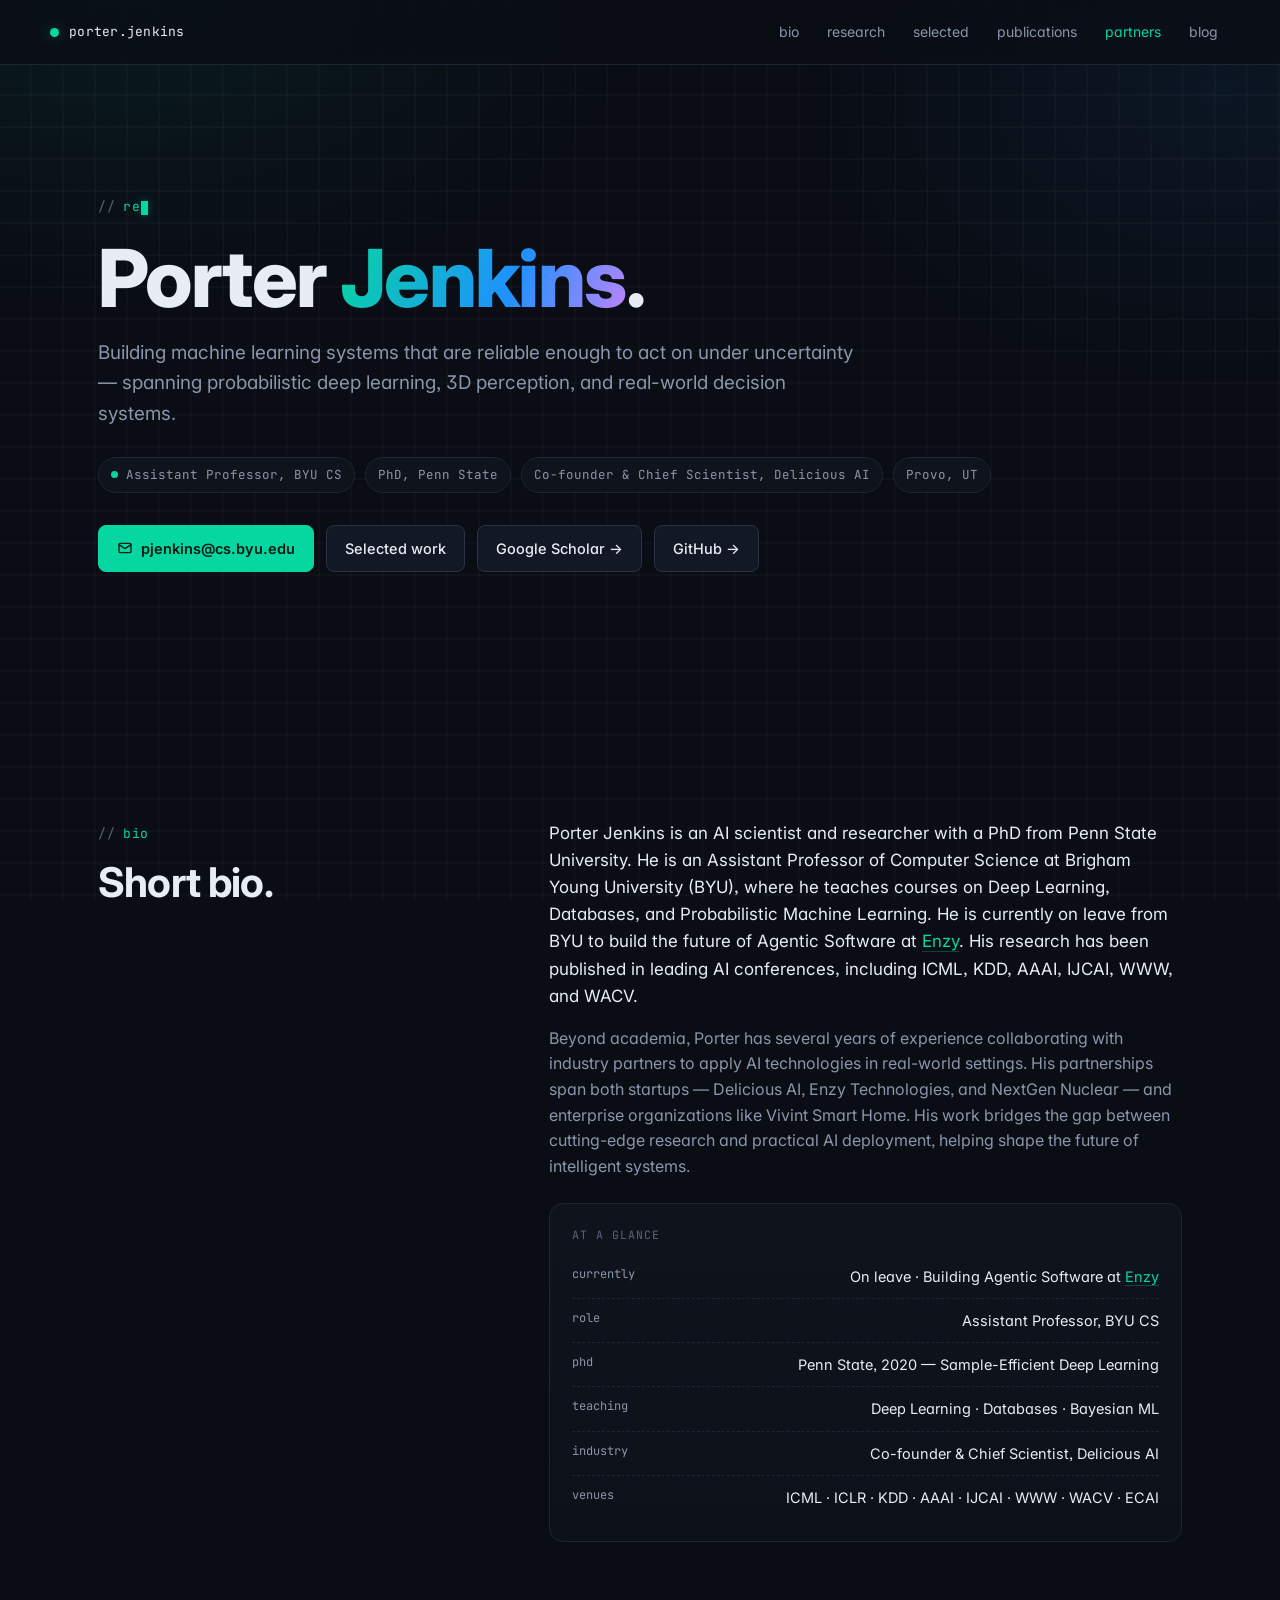
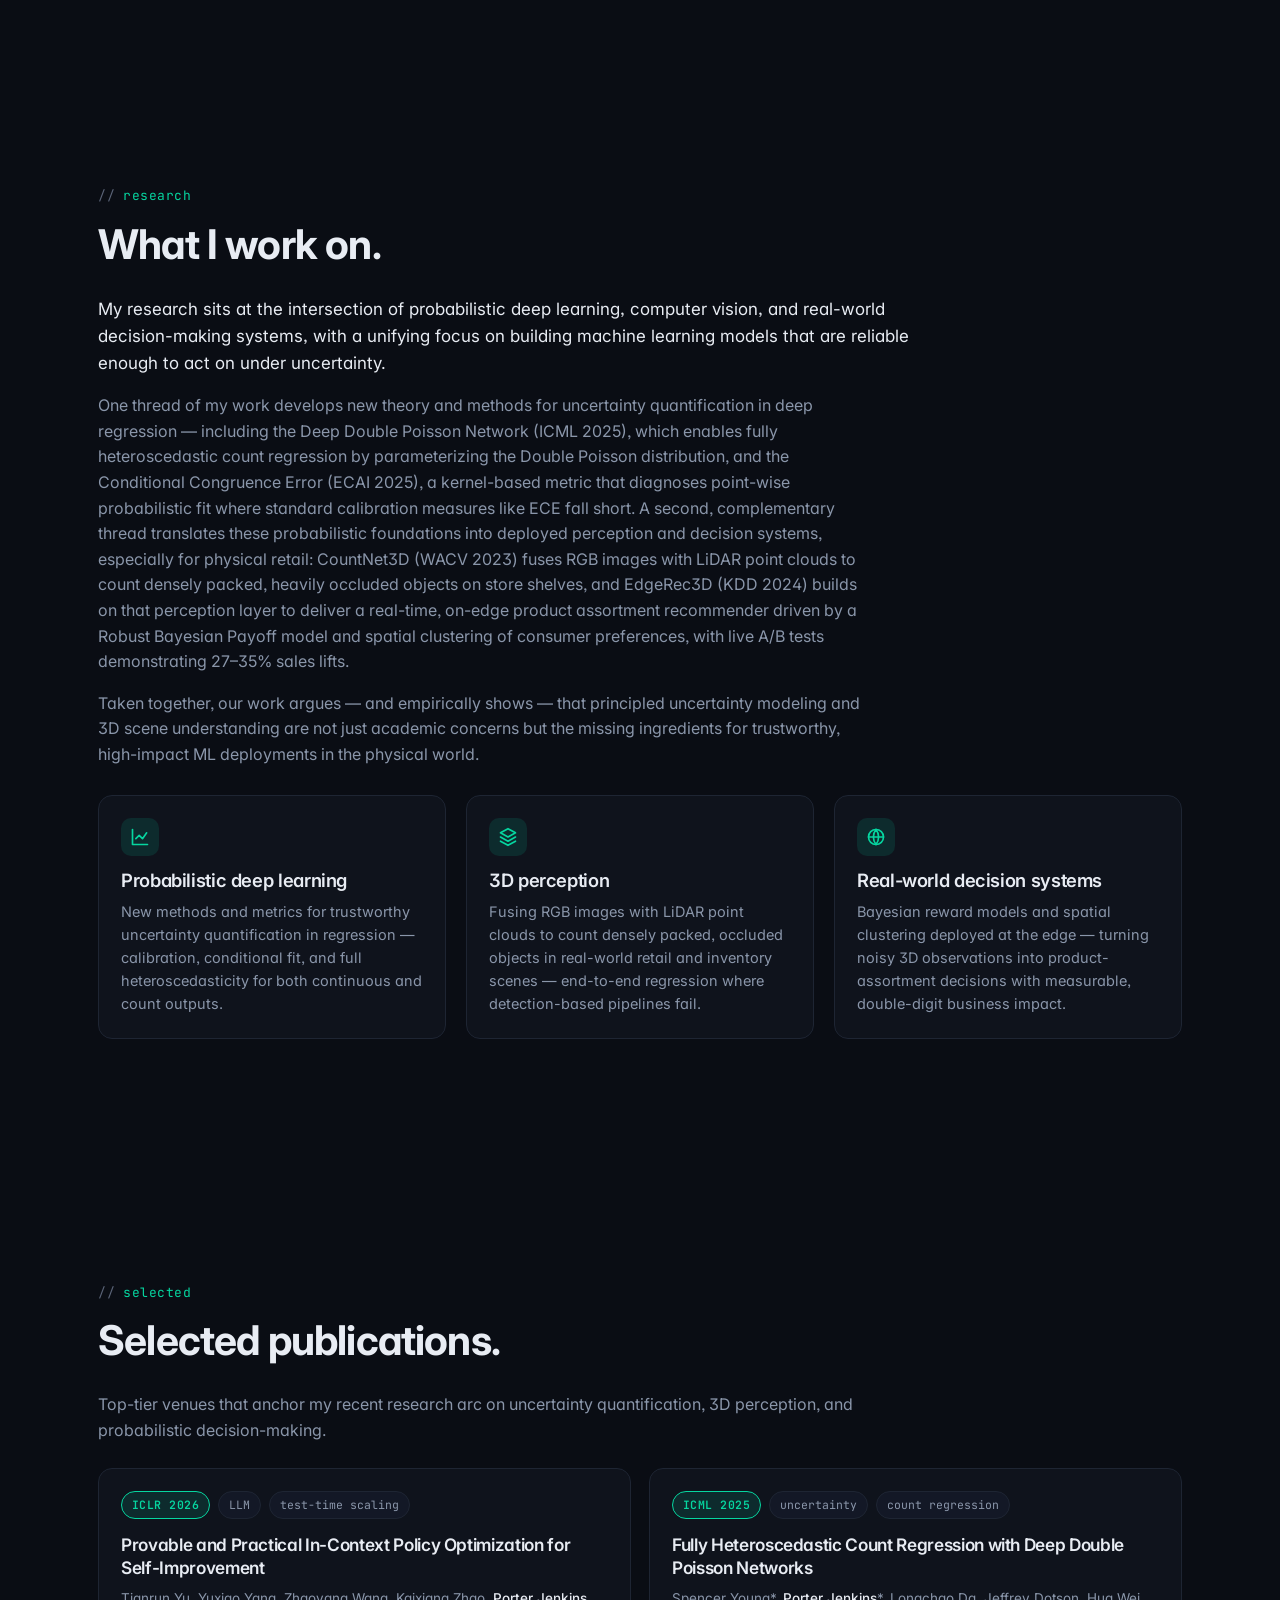
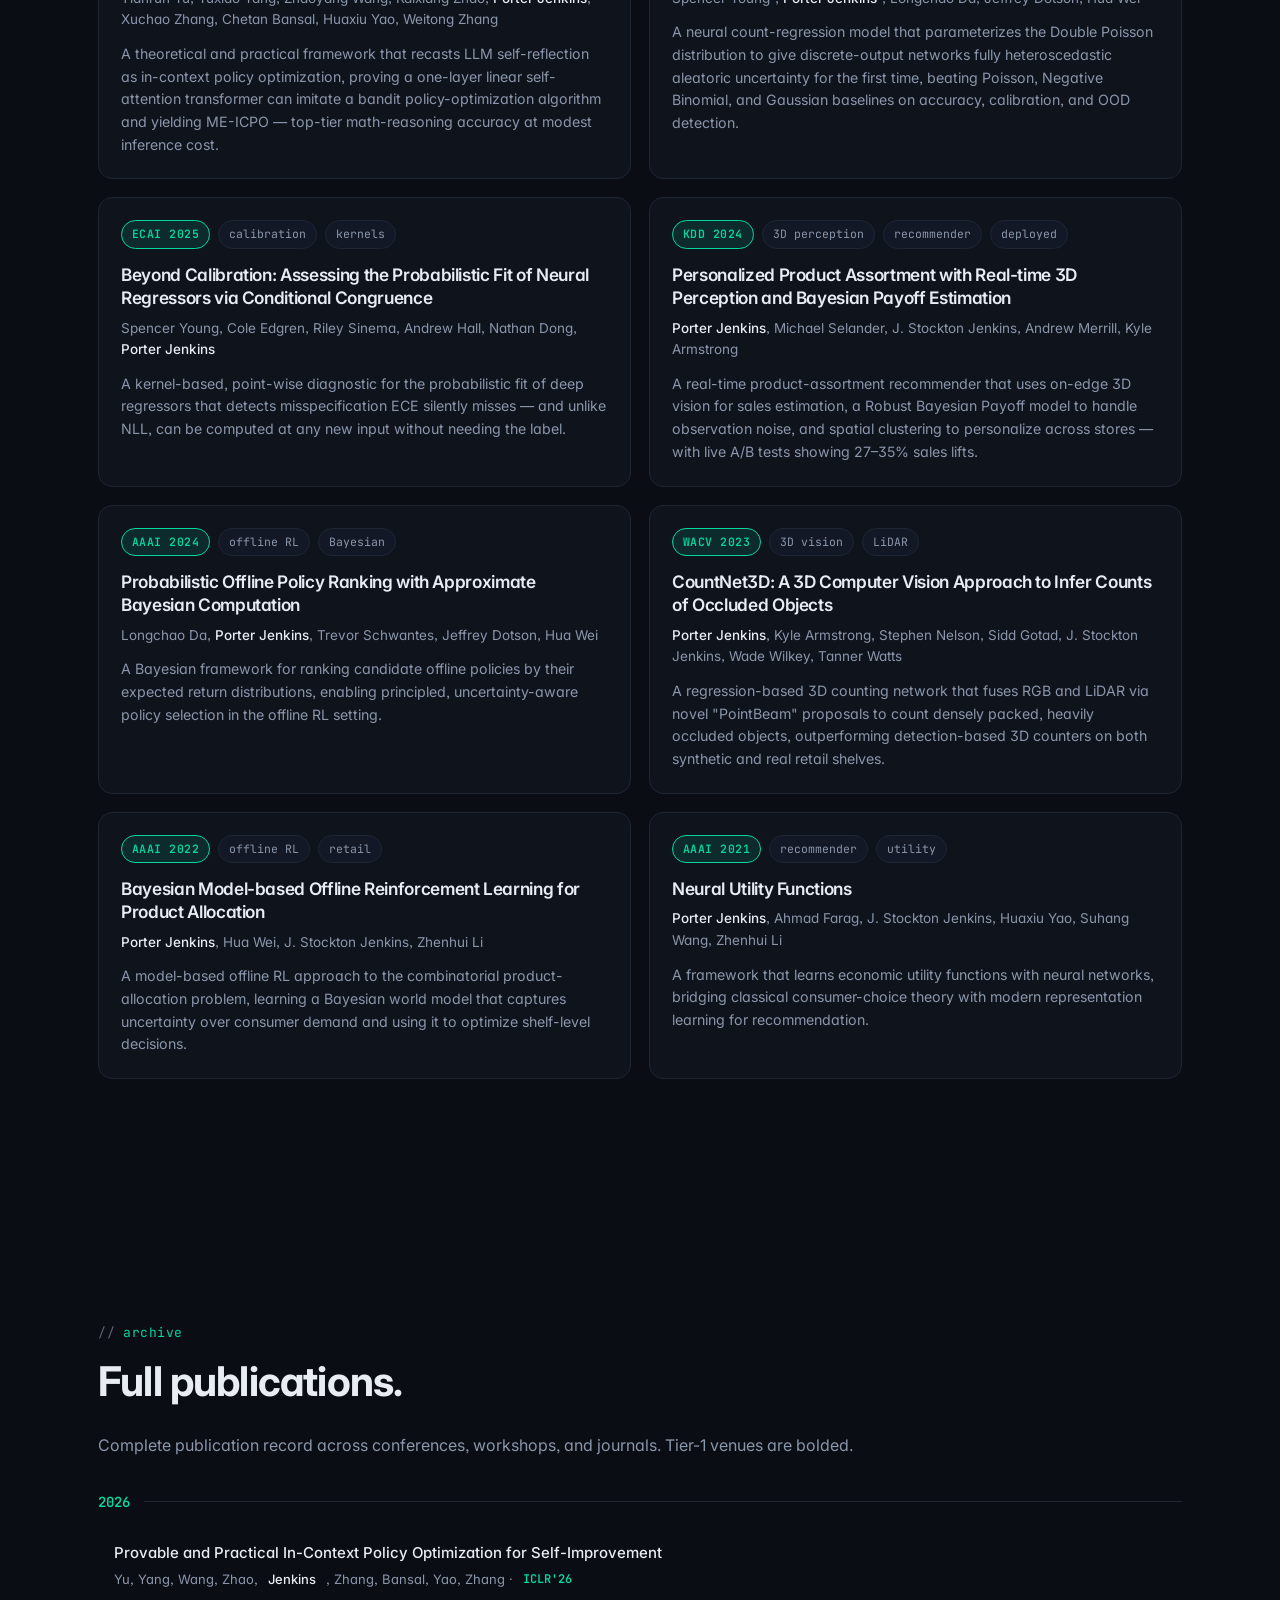
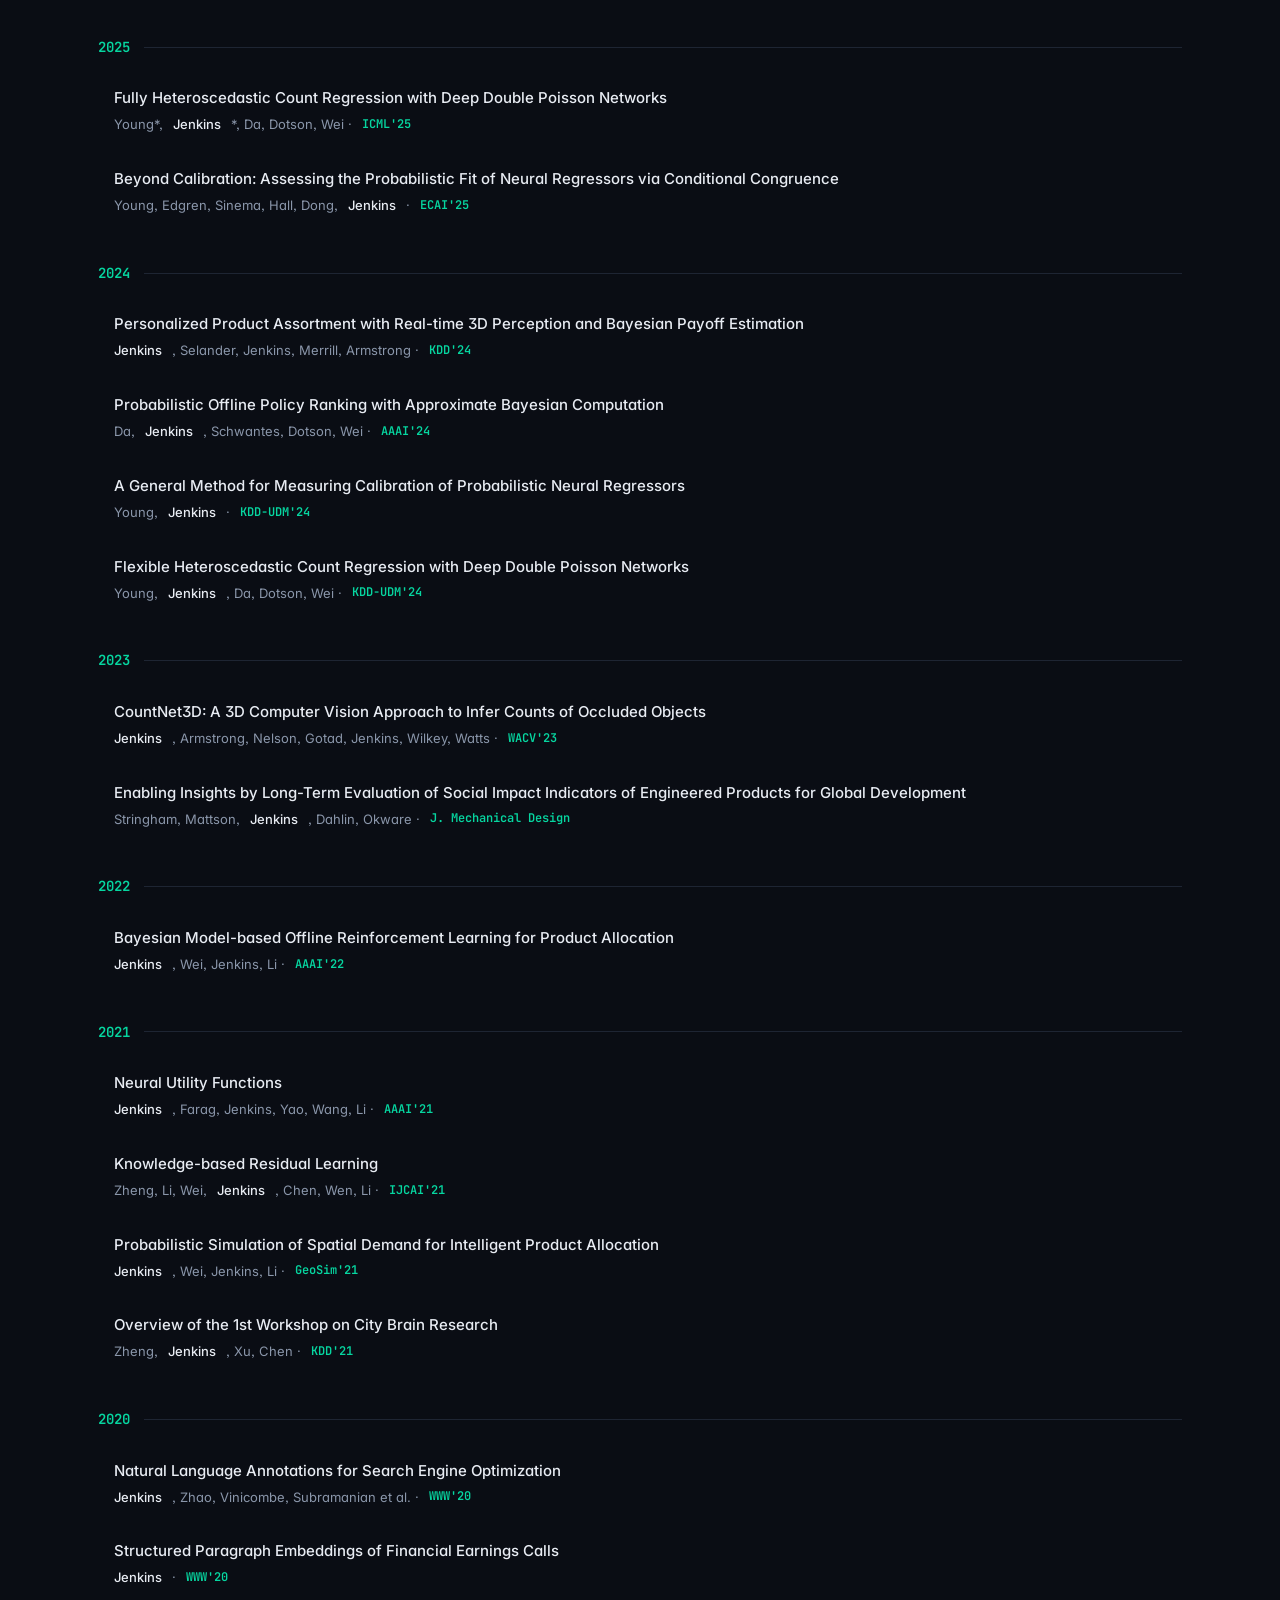
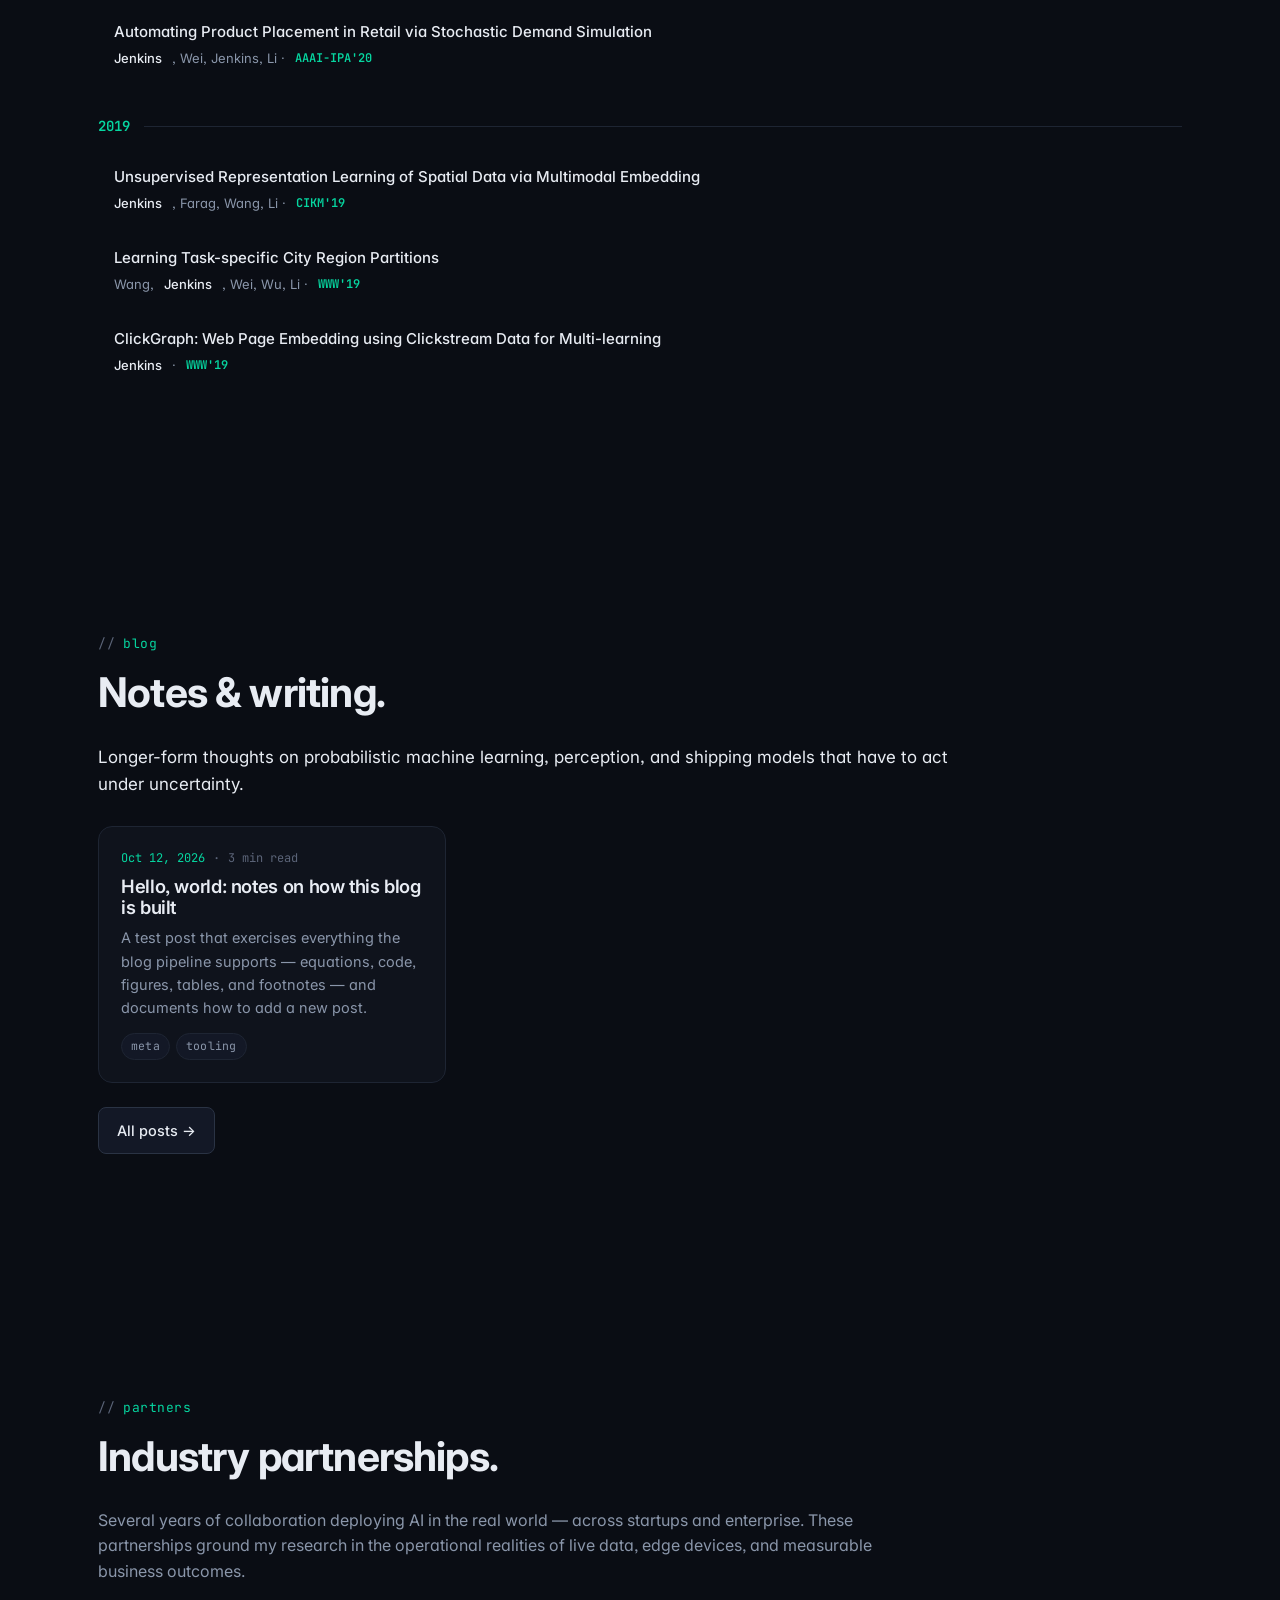
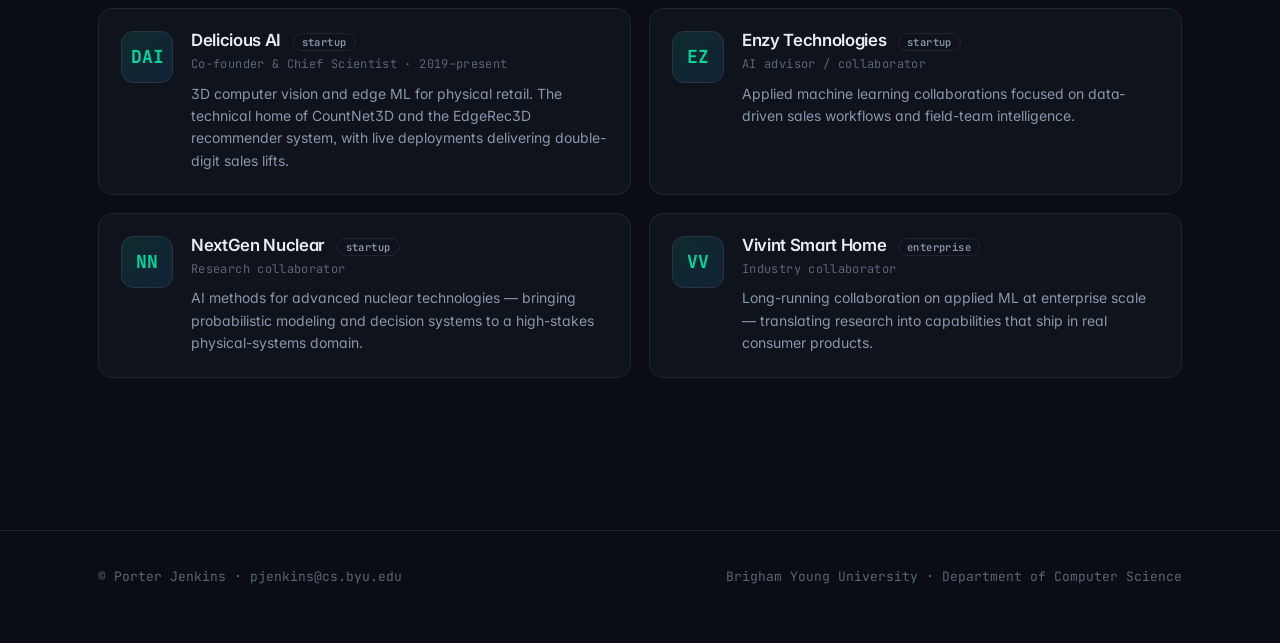
==== commit 95fa47f0: "Blog: link to index.html explicitly, restyle index as a dated list Co-Authored-By: Claude Fable 5.1 " ====
--- a/index.html
+++ b/index.html
@@ -593,7 +593,7 @@
         <a href="#selected">selected</a>
         <a href="#full">publications</a>
         <a href="#partners">partners</a>
-        <a href="blog/">blog</a>
+        <a href="blog/index.html">blog</a>
       </div>
     </div>
   </nav>
@@ -973,7 +973,7 @@
       </p>
       <!-- BLOG:START -->
 <div class="post-grid">
-<a class="post-card" href="/blog/hello-world/">
+<a class="post-card" href="blog/hello-world/index.html">
   <div class="post-meta"><time datetime="2026-10-12">Oct 12, 2026</time><span>·</span><span>3 min read</span></div>
   <h3>Hello, world: notes on how this blog is built</h3>
   <p>A test post that exercises everything the blog pipeline supports — equations, code, figures, tables, and footnotes — and documents how to add a new post.</p>
@@ -982,7 +982,7 @@
 </div>
       <!-- BLOG:END -->
       <div class="section-foot">
-        <a class="btn" href="blog/">All posts →</a>
+        <a class="btn" href="blog/index.html">All posts →</a>
       </div>
     </div>
   </section>
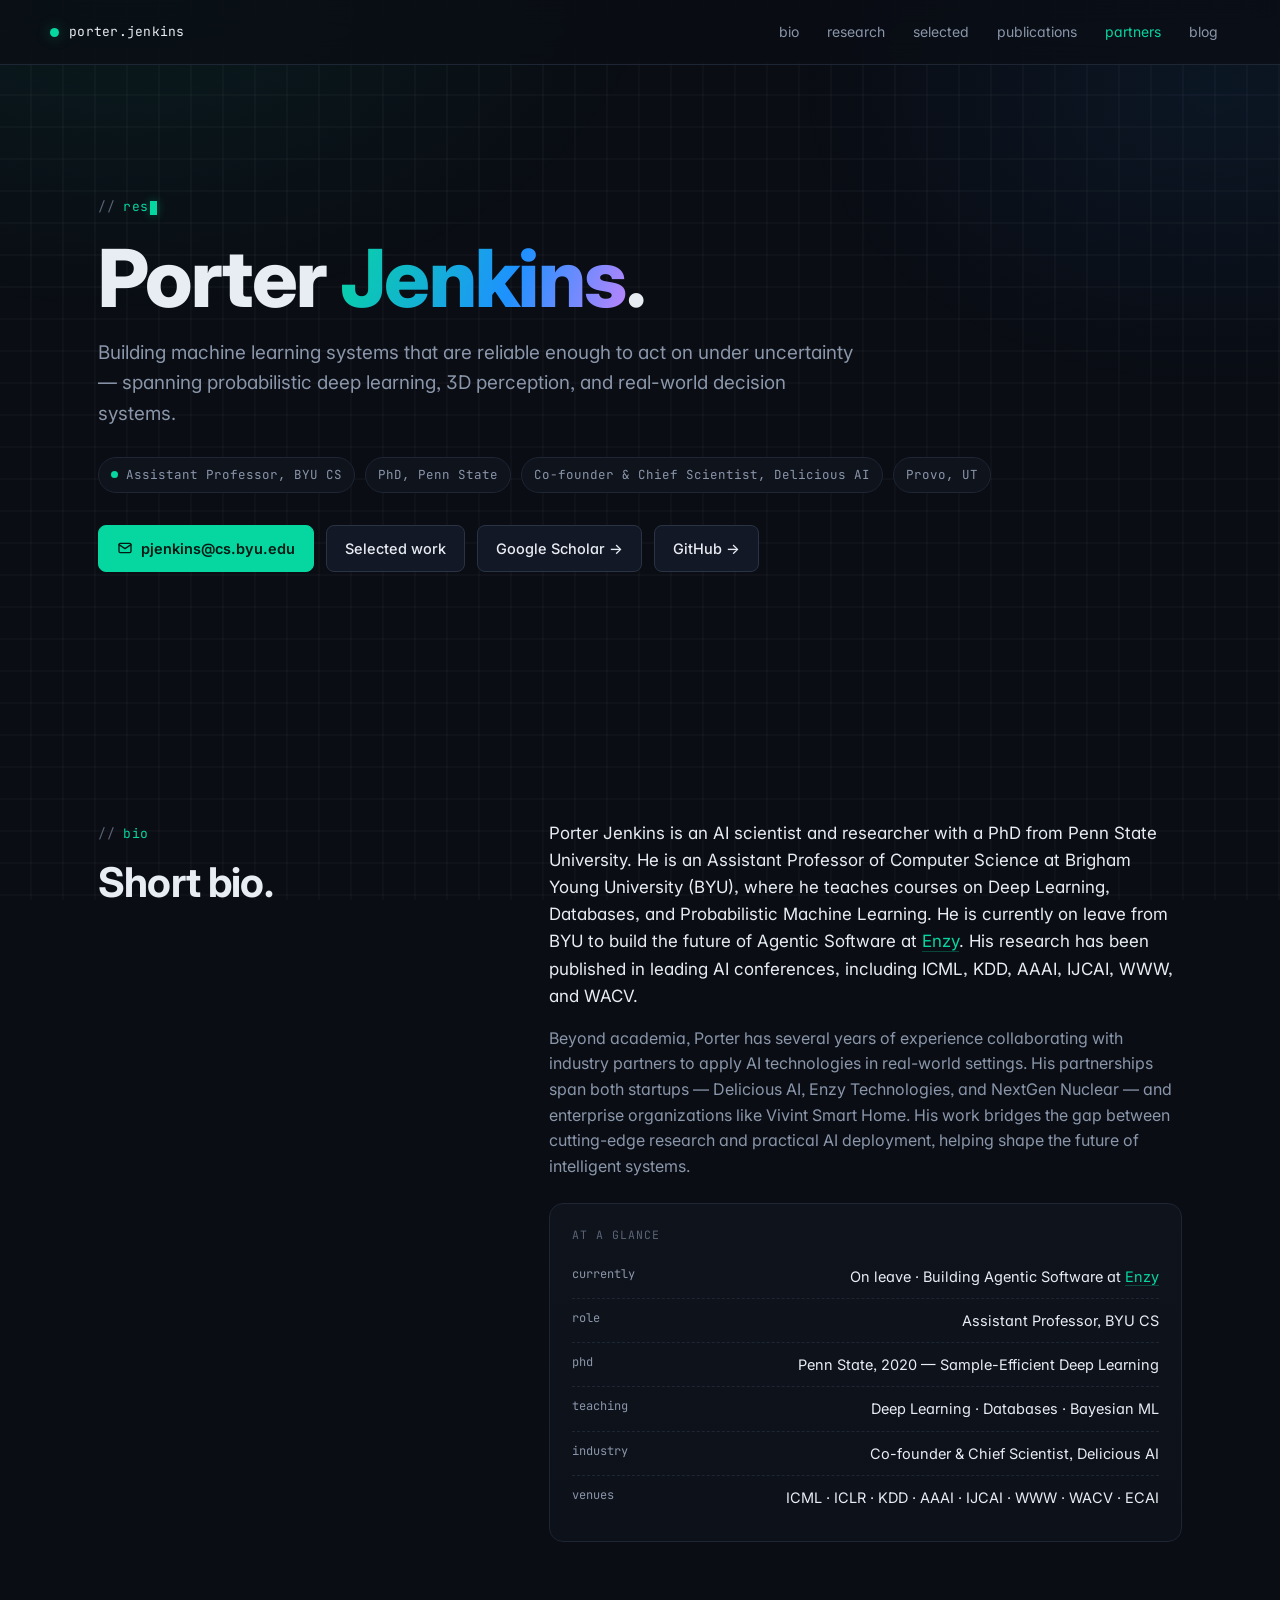
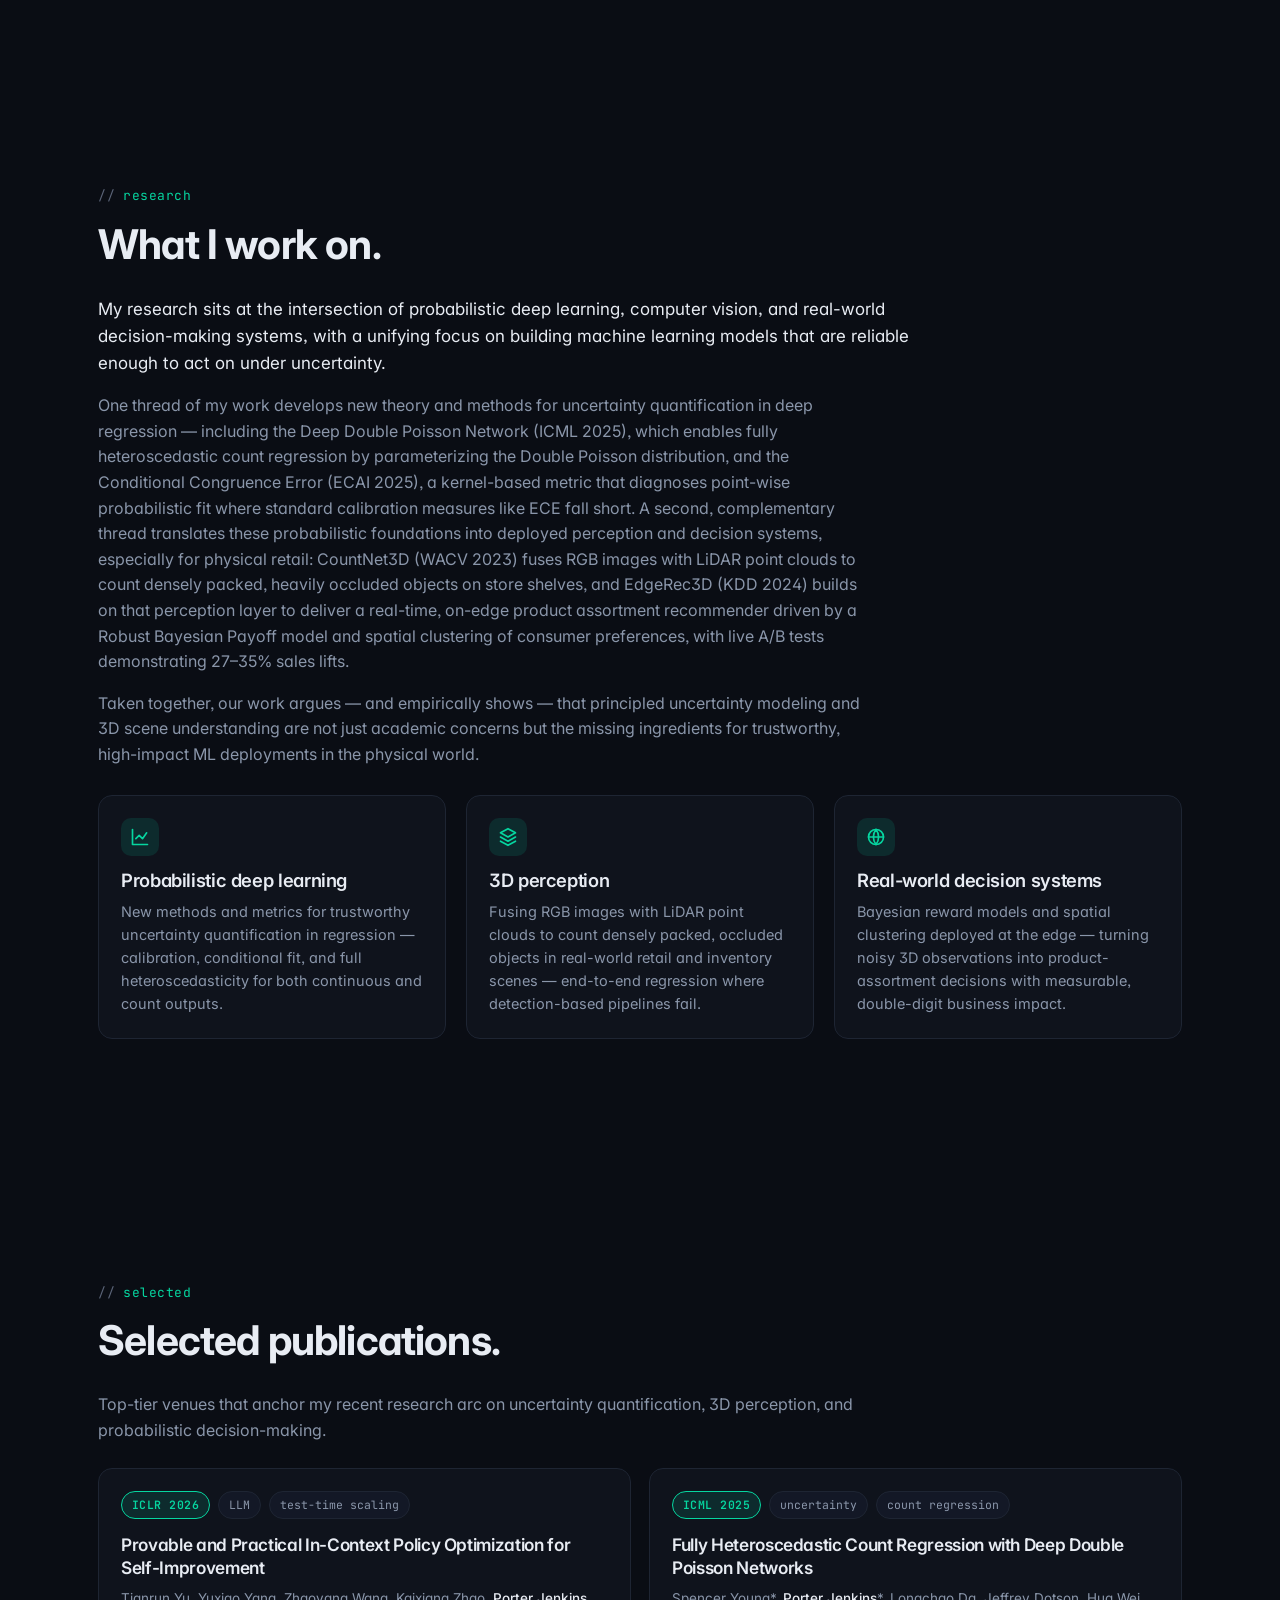
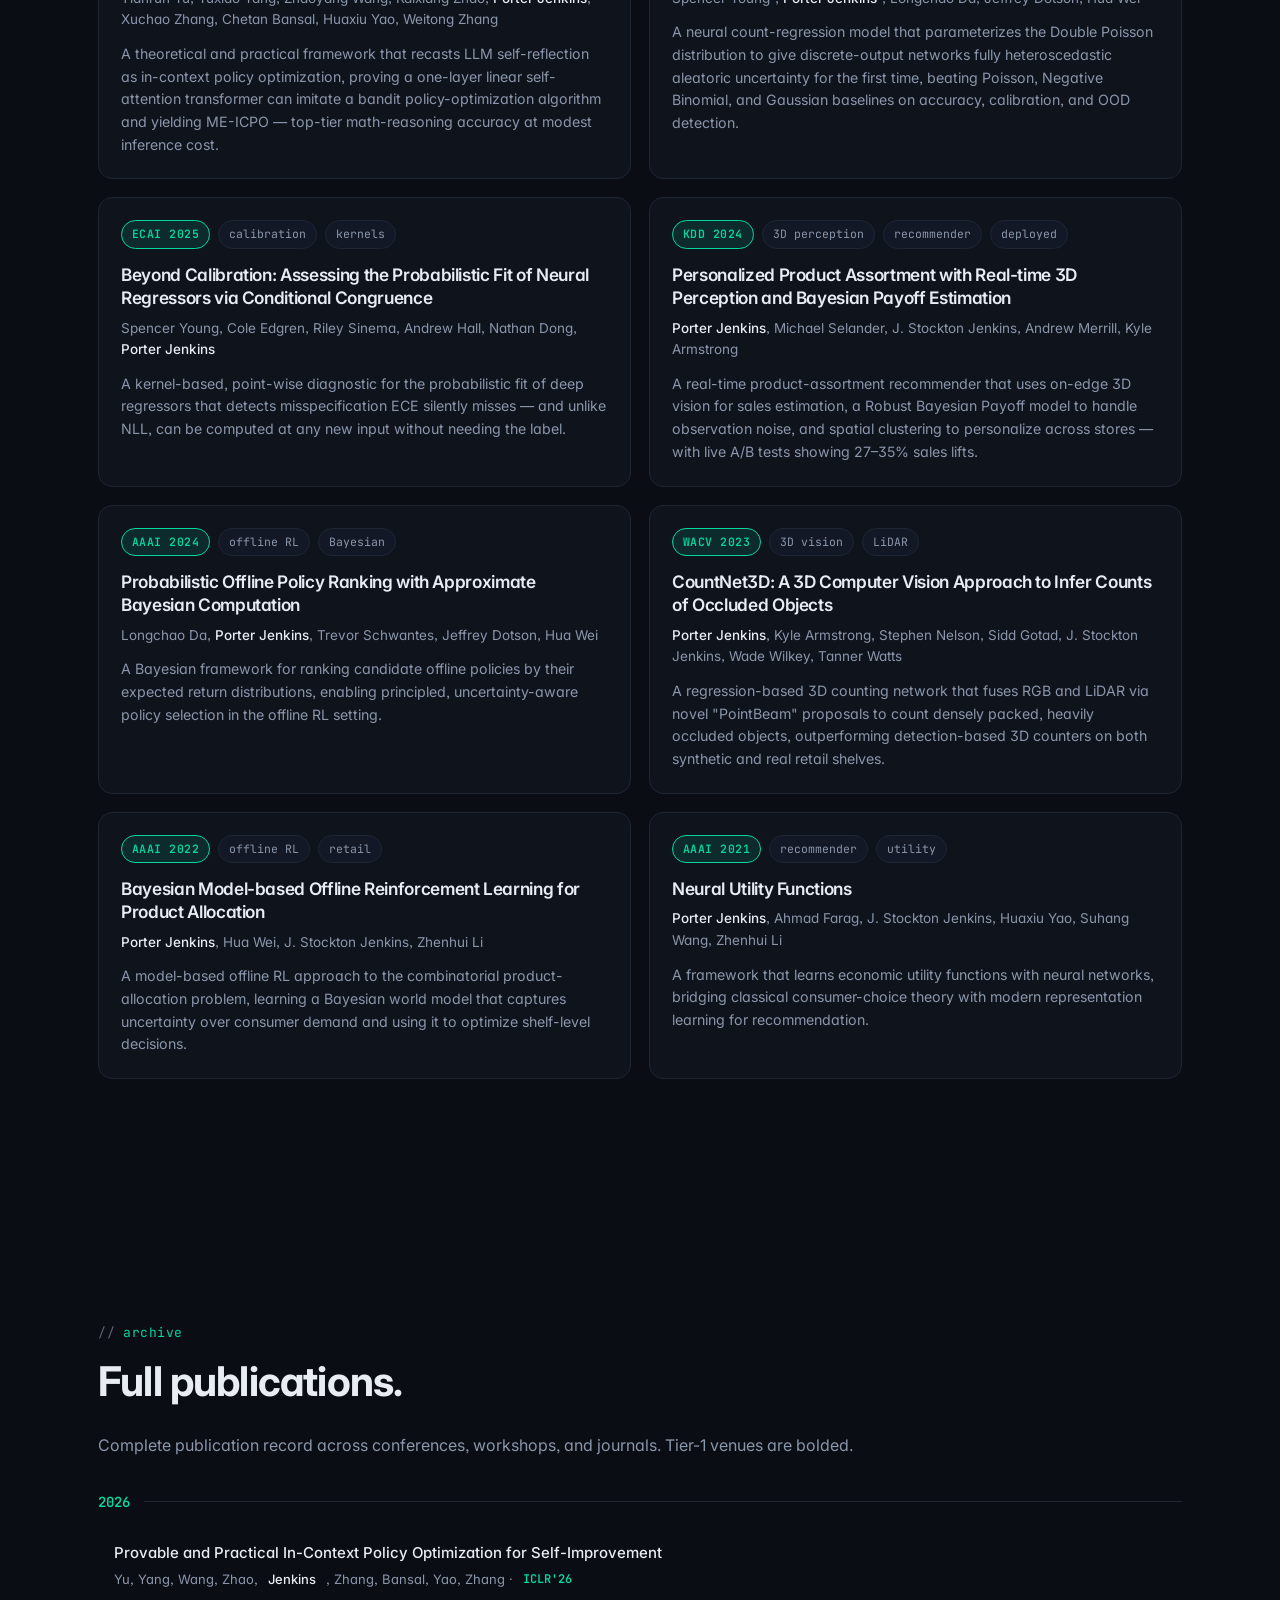
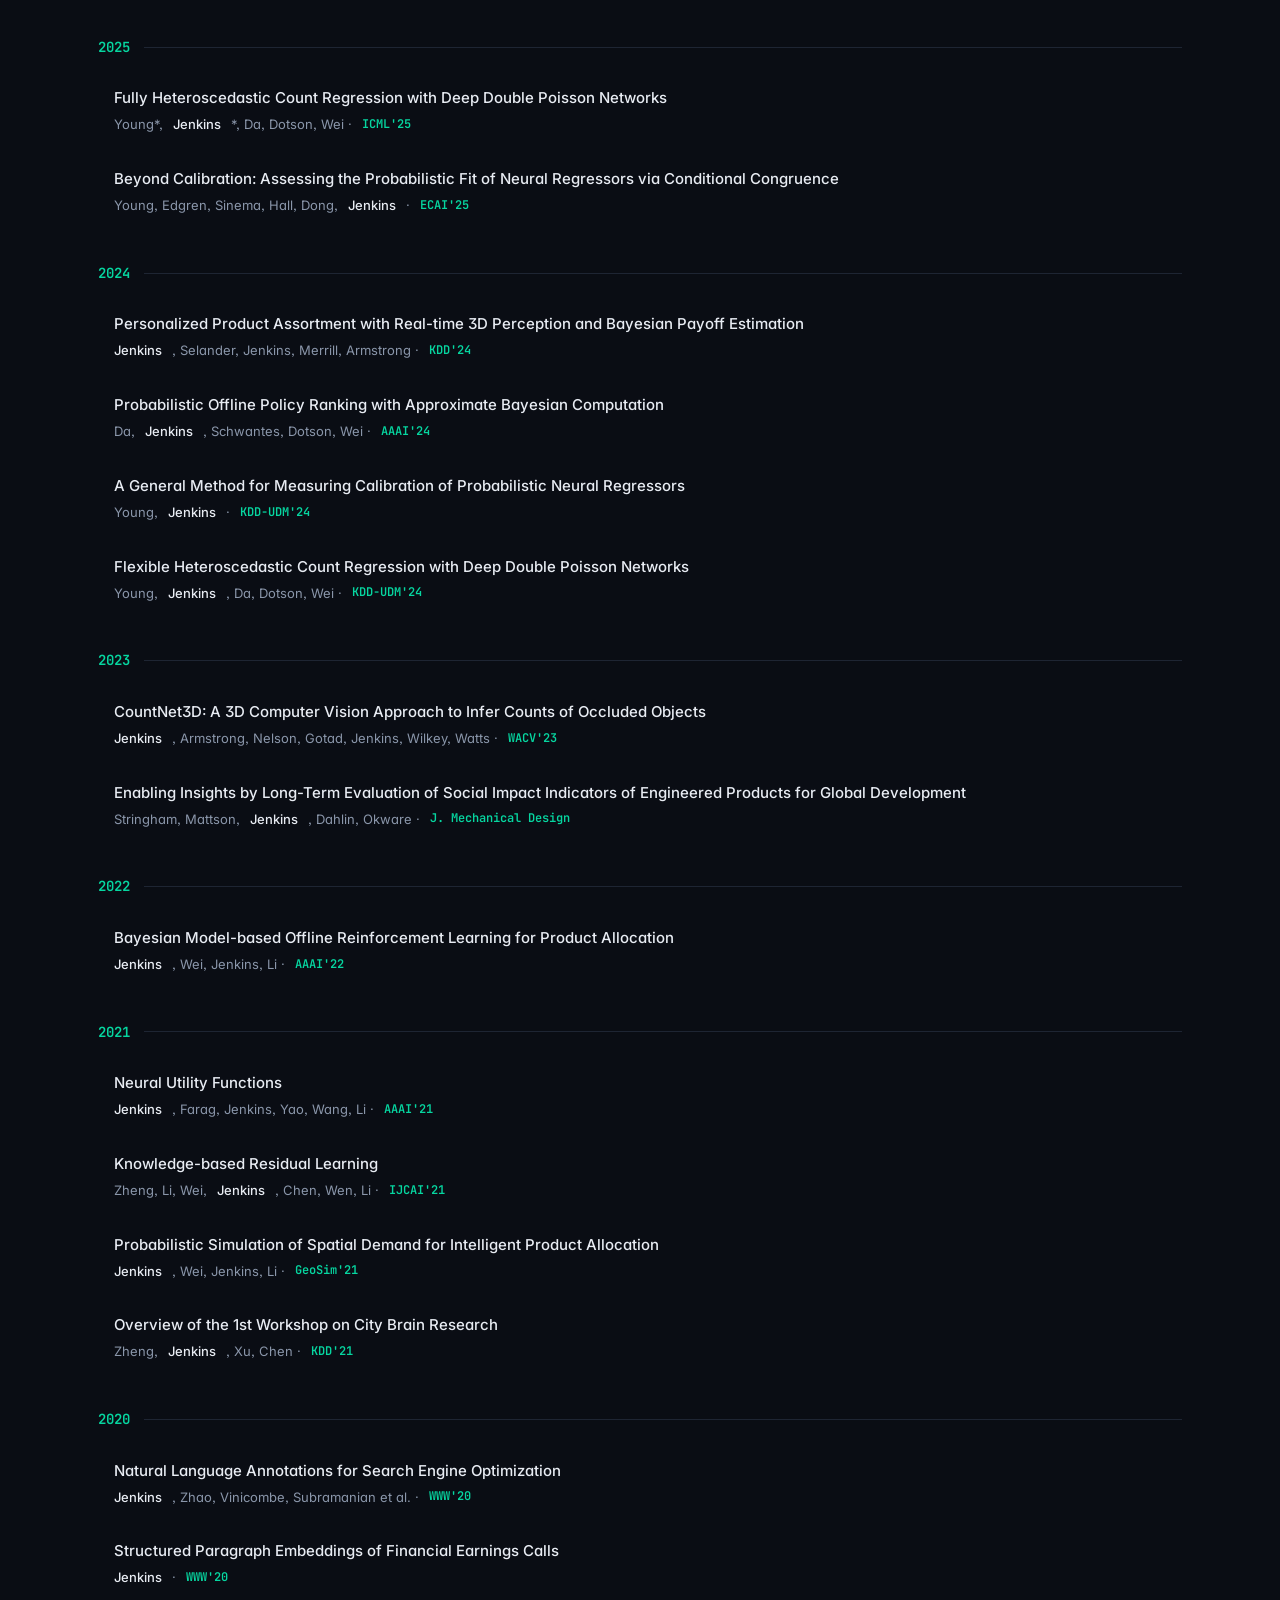
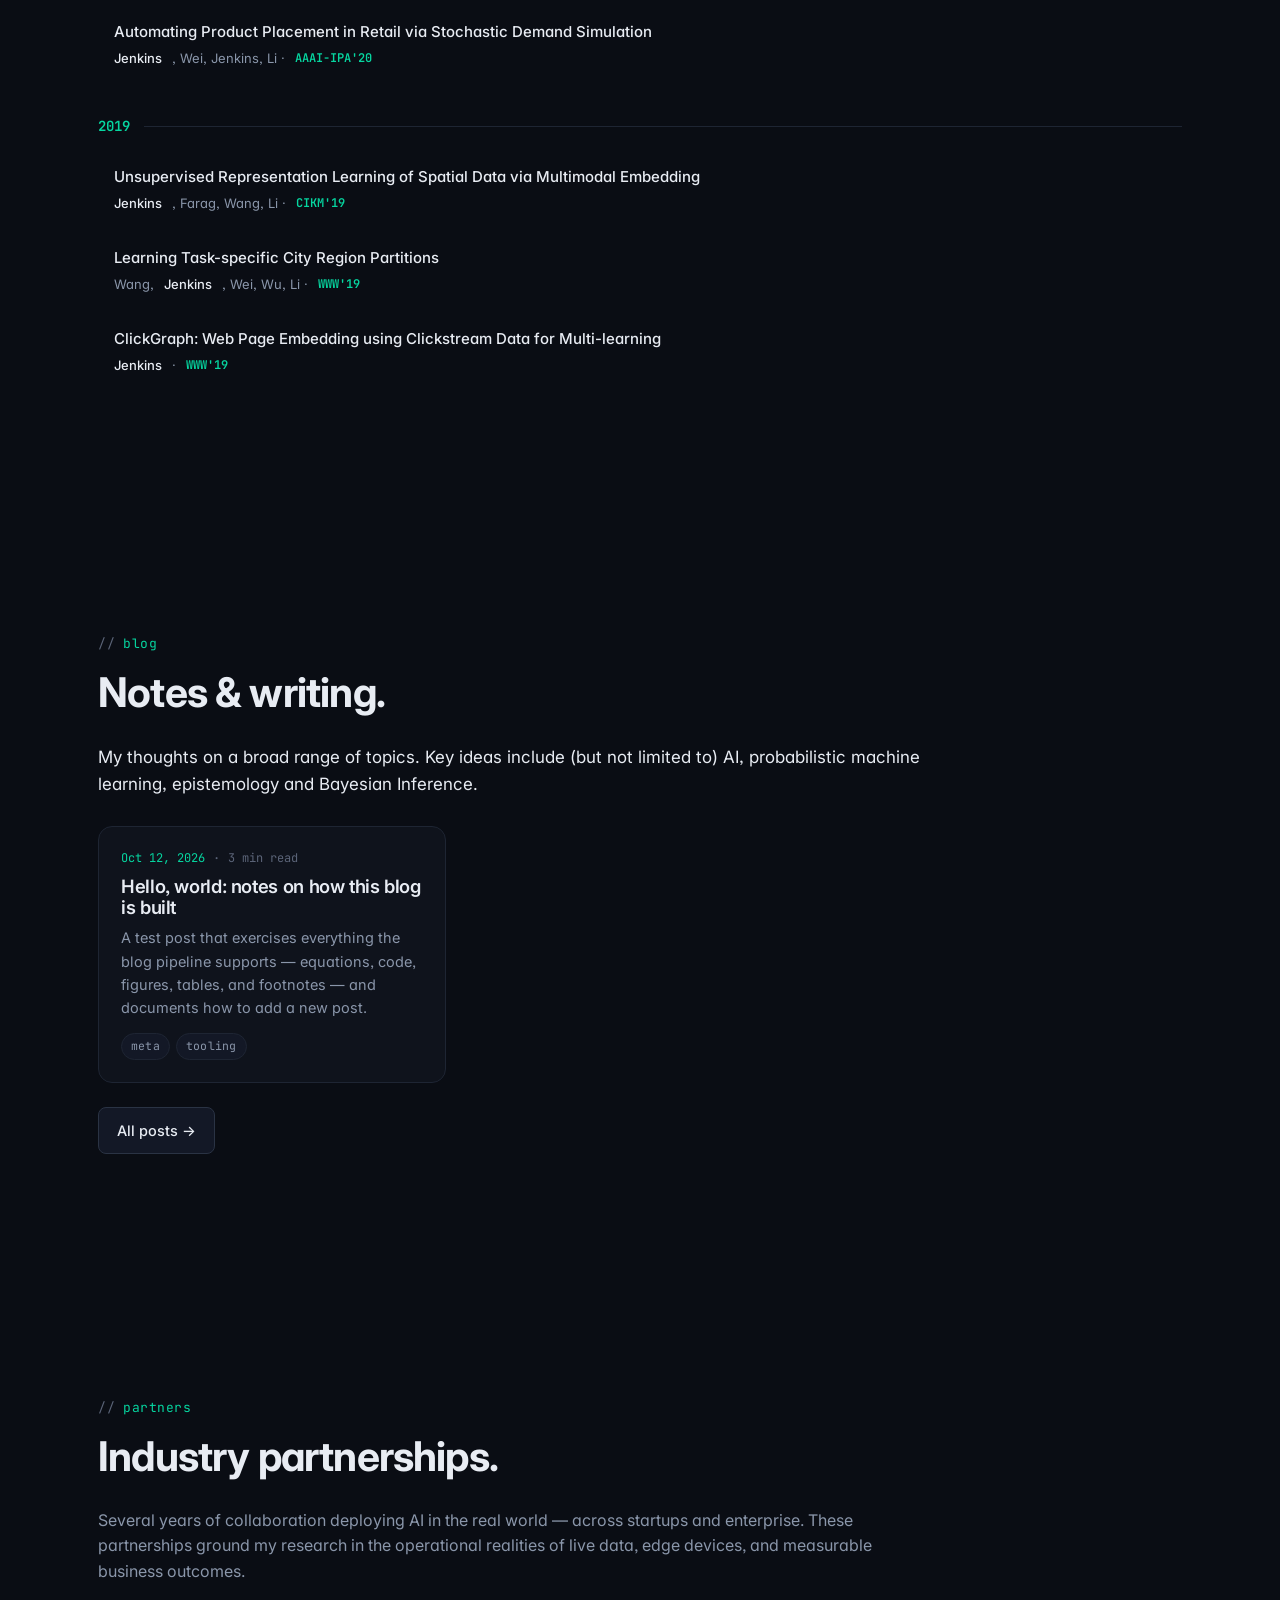
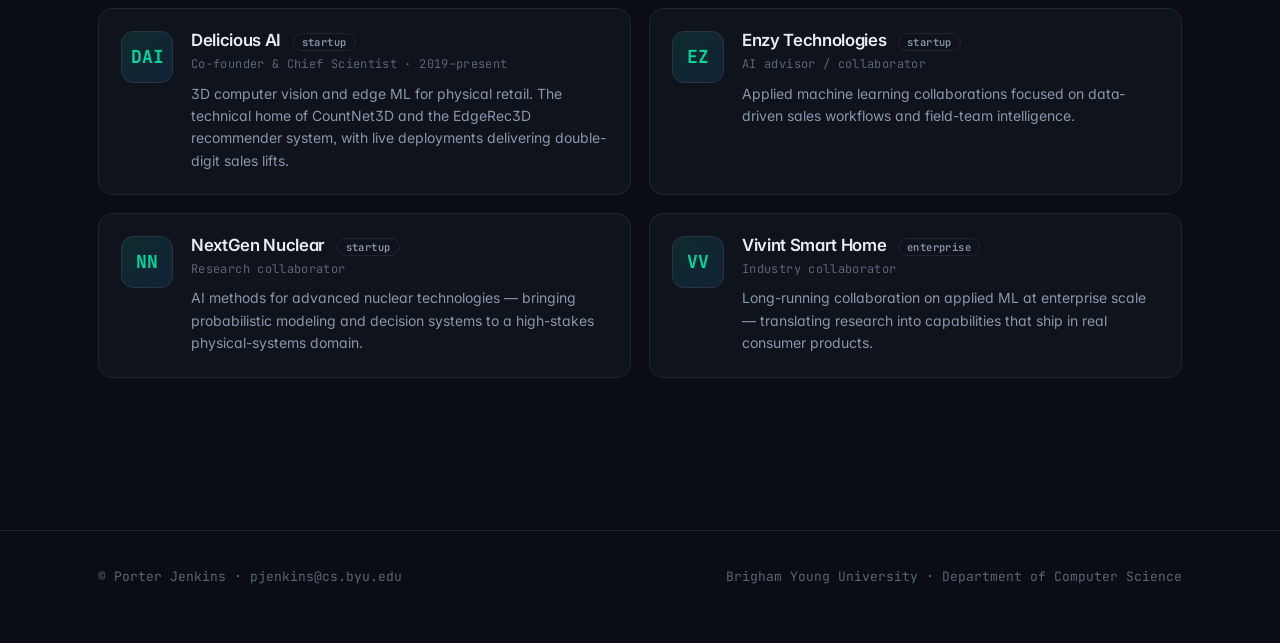
==== commit 0e530bea: "Update blog tagline copy Co-Authored-By: Claude Fable 5.1 <noreply@anthropic.com>" ====
--- a/index.html
+++ b/index.html
@@ -969,7 +969,7 @@
       <div class="eyebrow">blog</div>
       <h2>Notes &amp; writing.</h2>
       <p class="lede" style="max-width: 78ch;">
-        Longer-form thoughts on probabilistic machine learning, perception, and shipping models that have to act under uncertainty.
+        My thoughts on a broad range of topics. Key ideas include (but not limited to) AI, probabilistic machine learning, epistemology and Bayesian Inference.
       </p>
       <!-- BLOG:START -->
 <div class="post-grid">
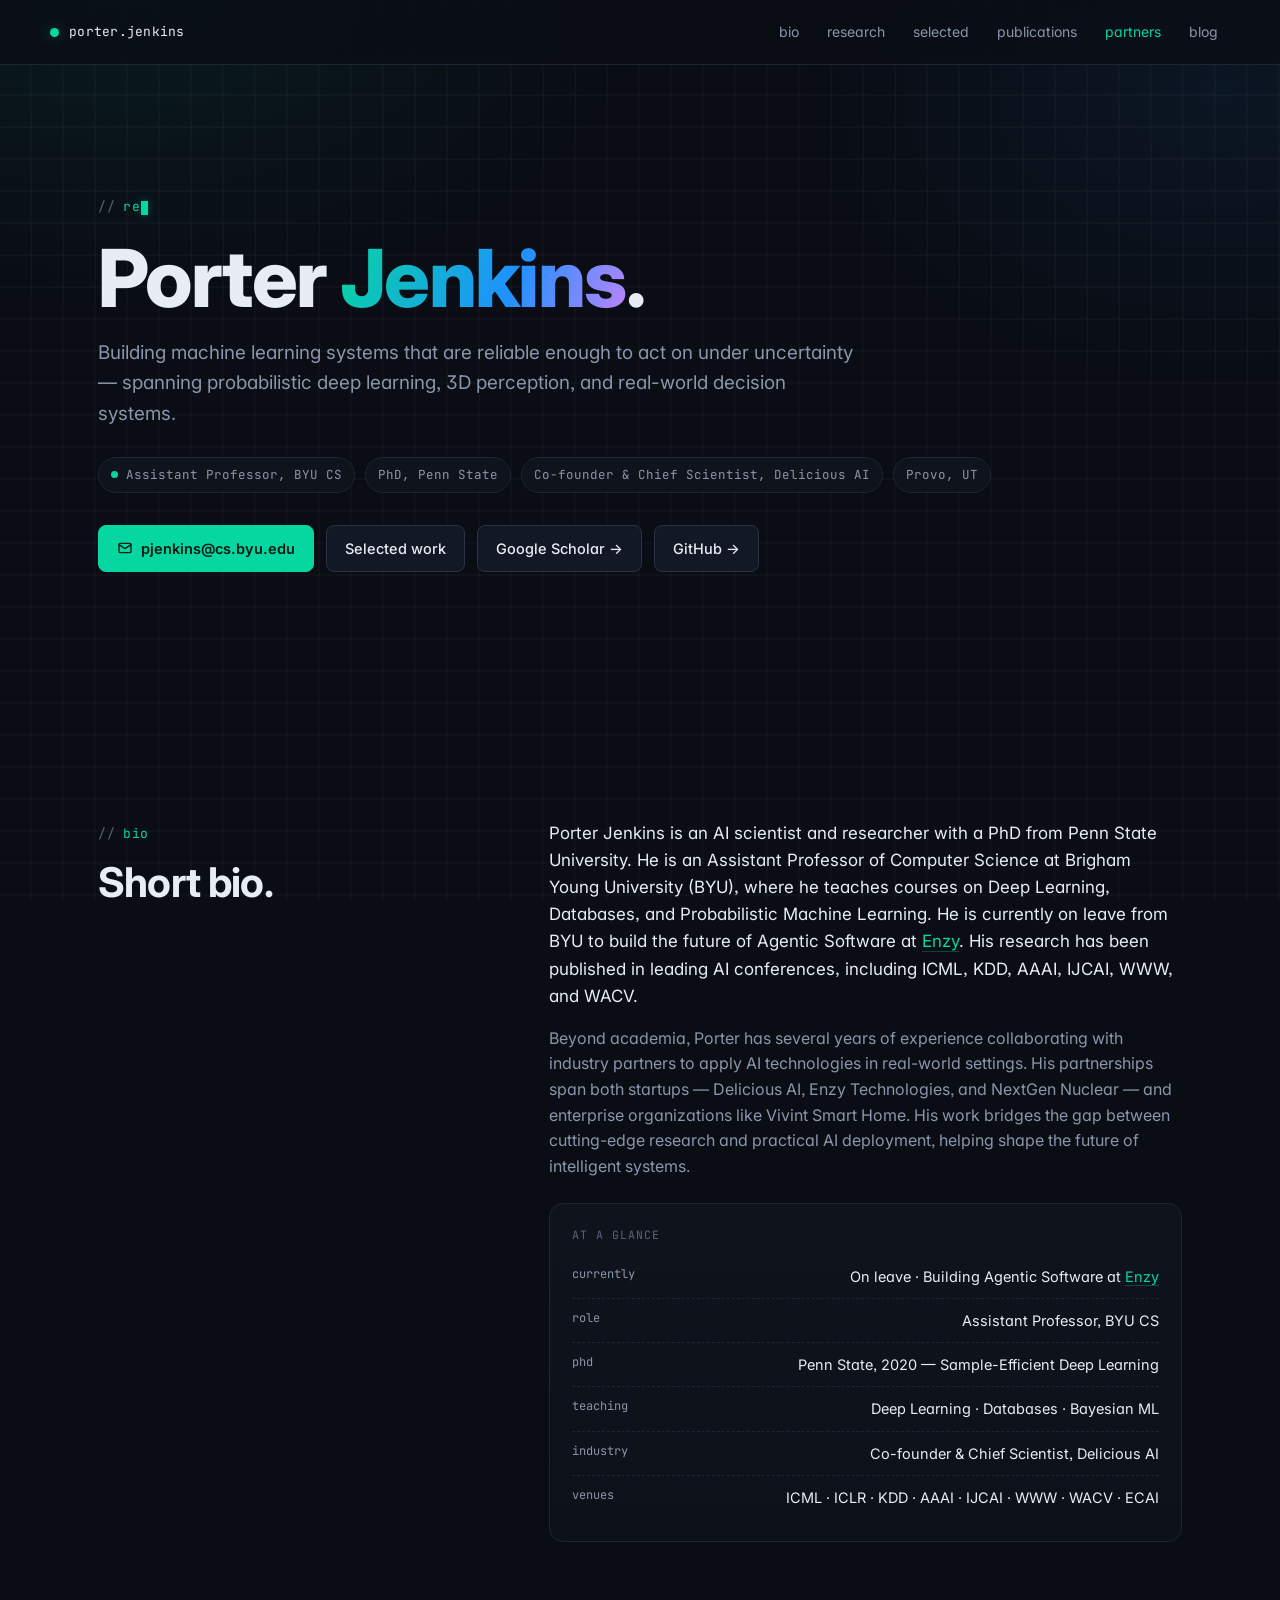
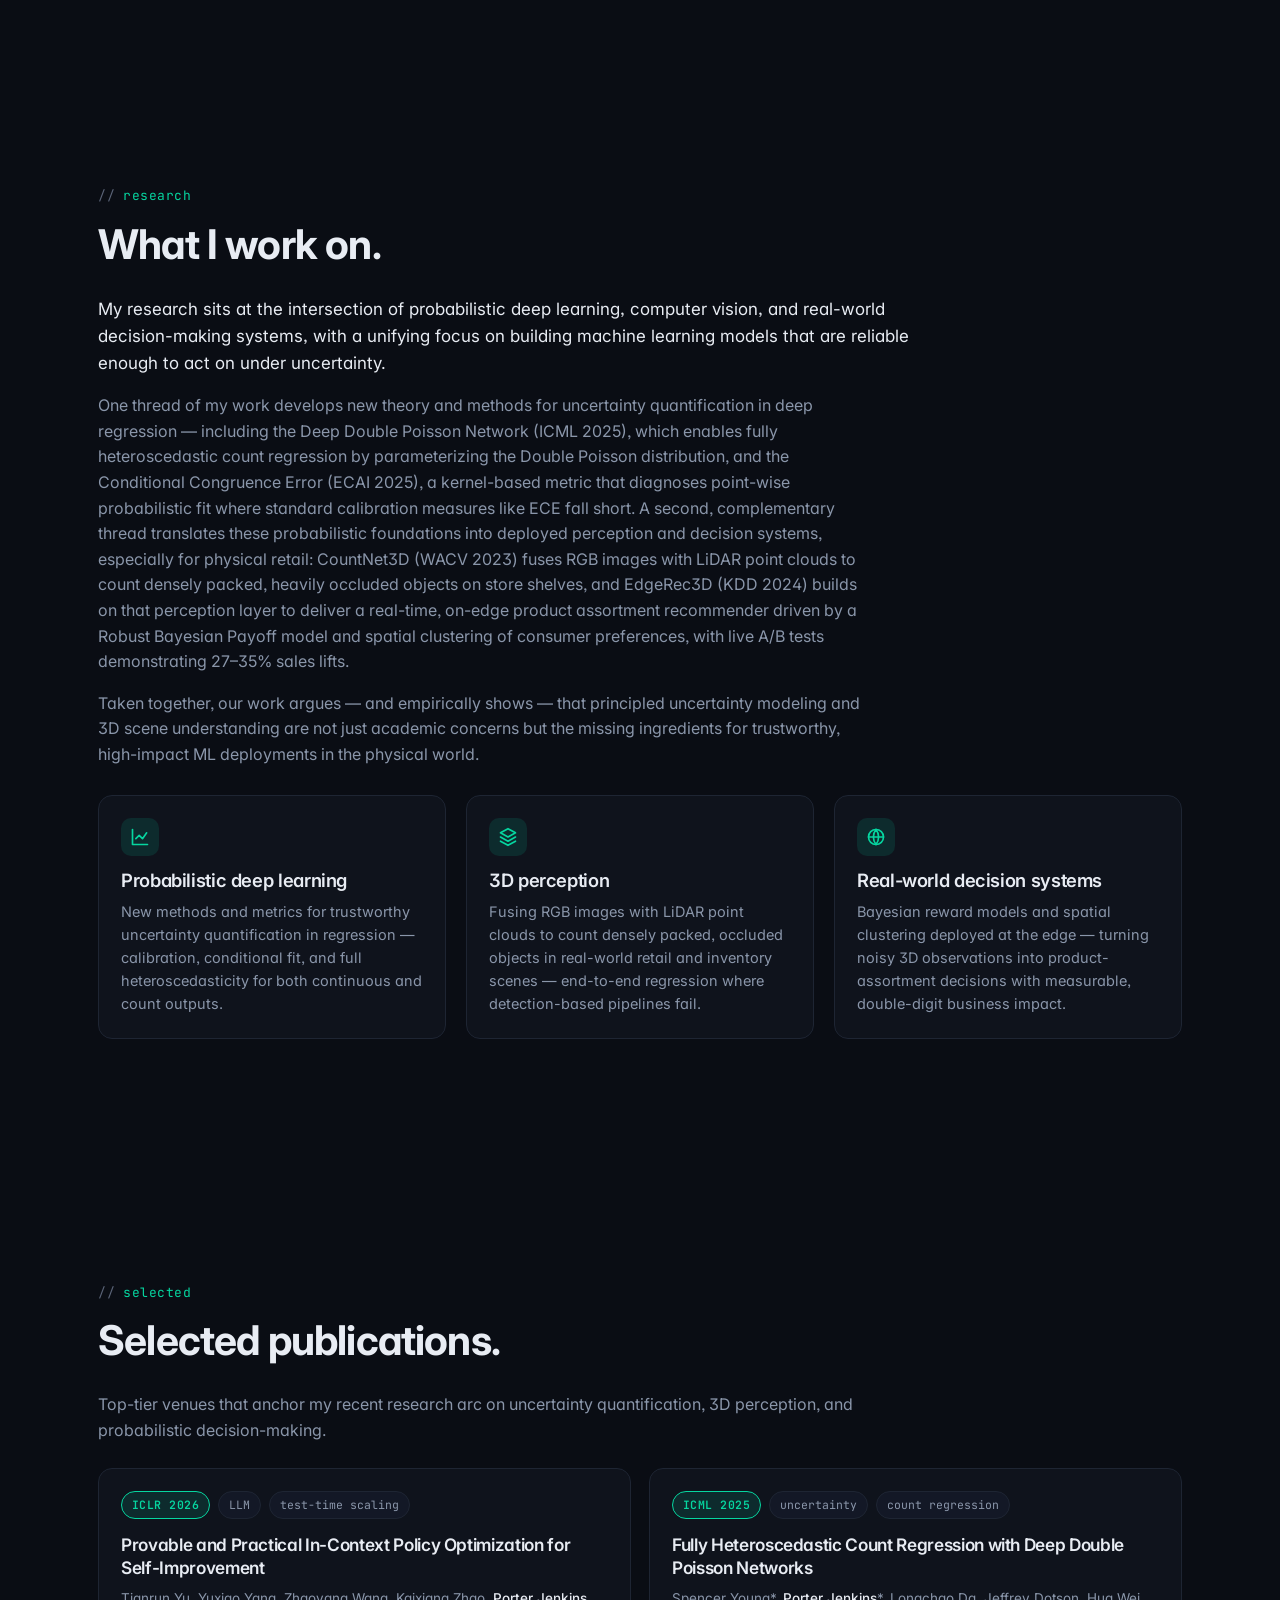
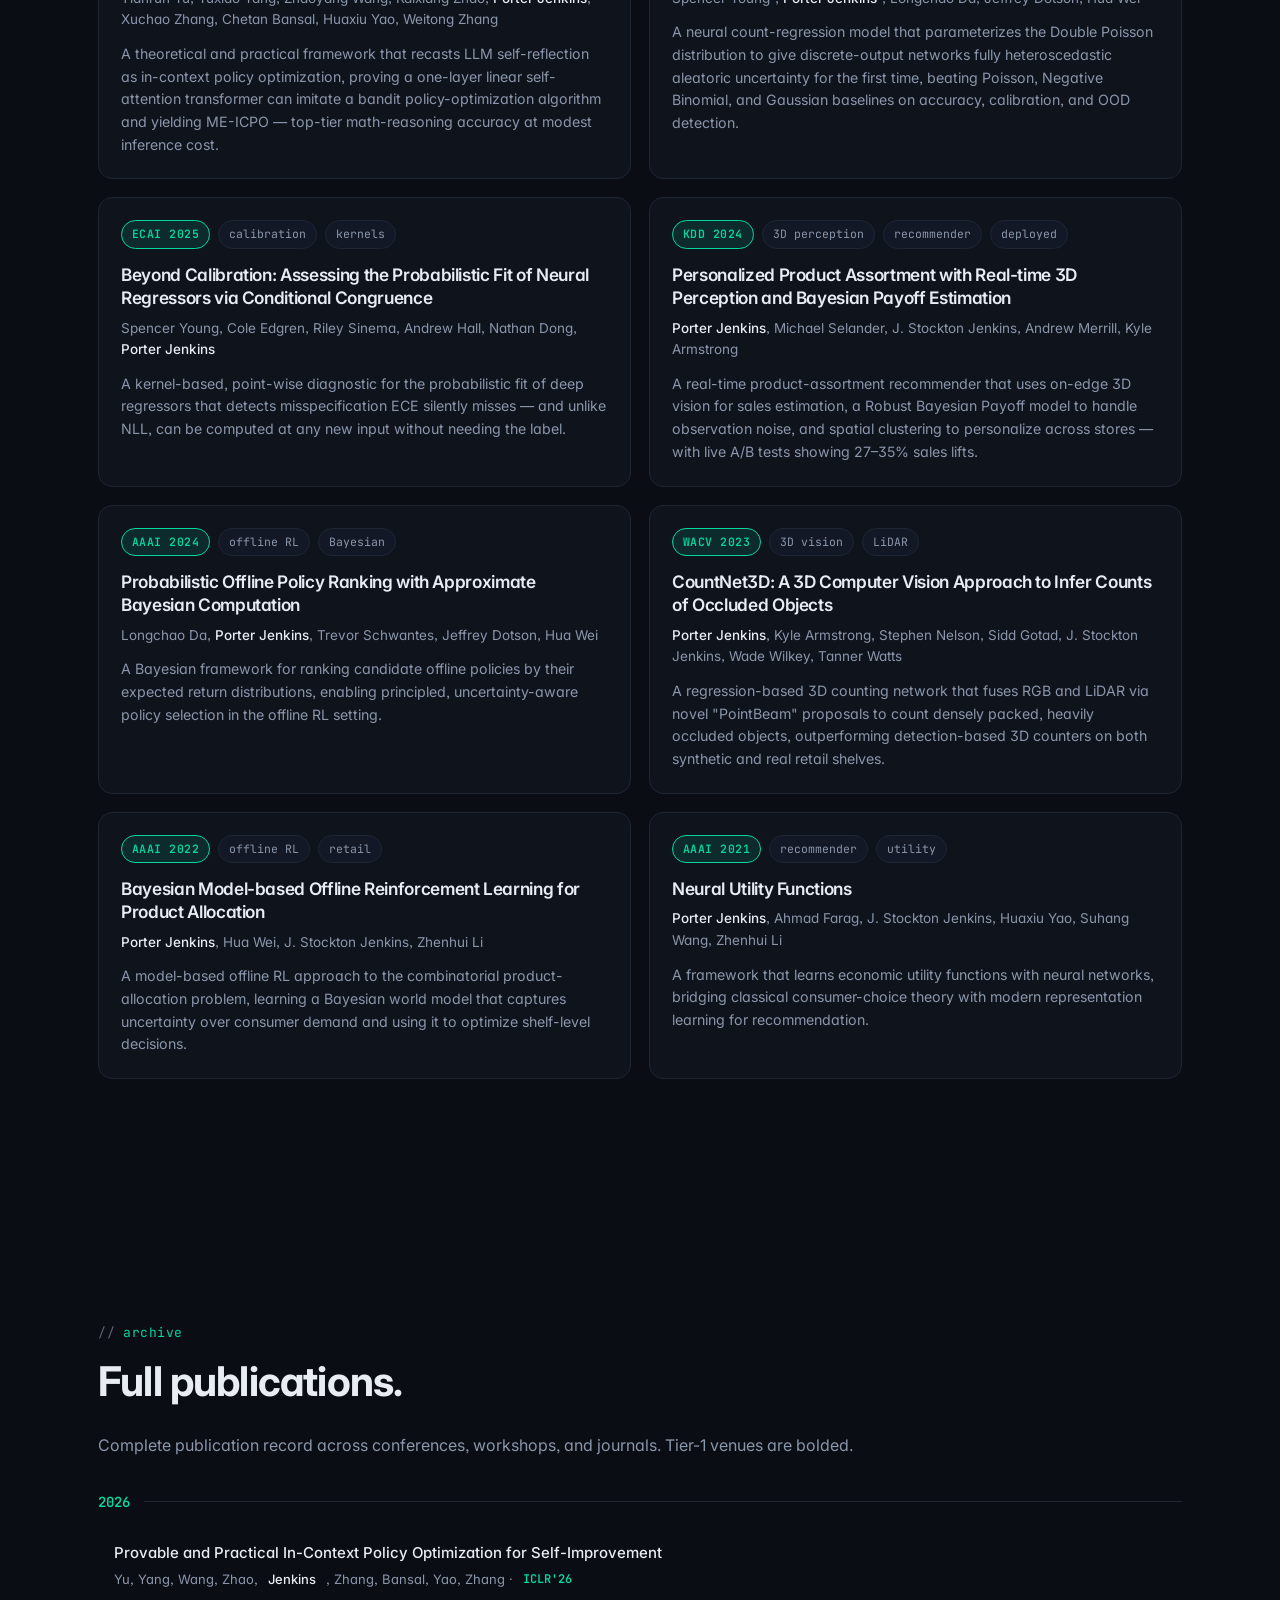
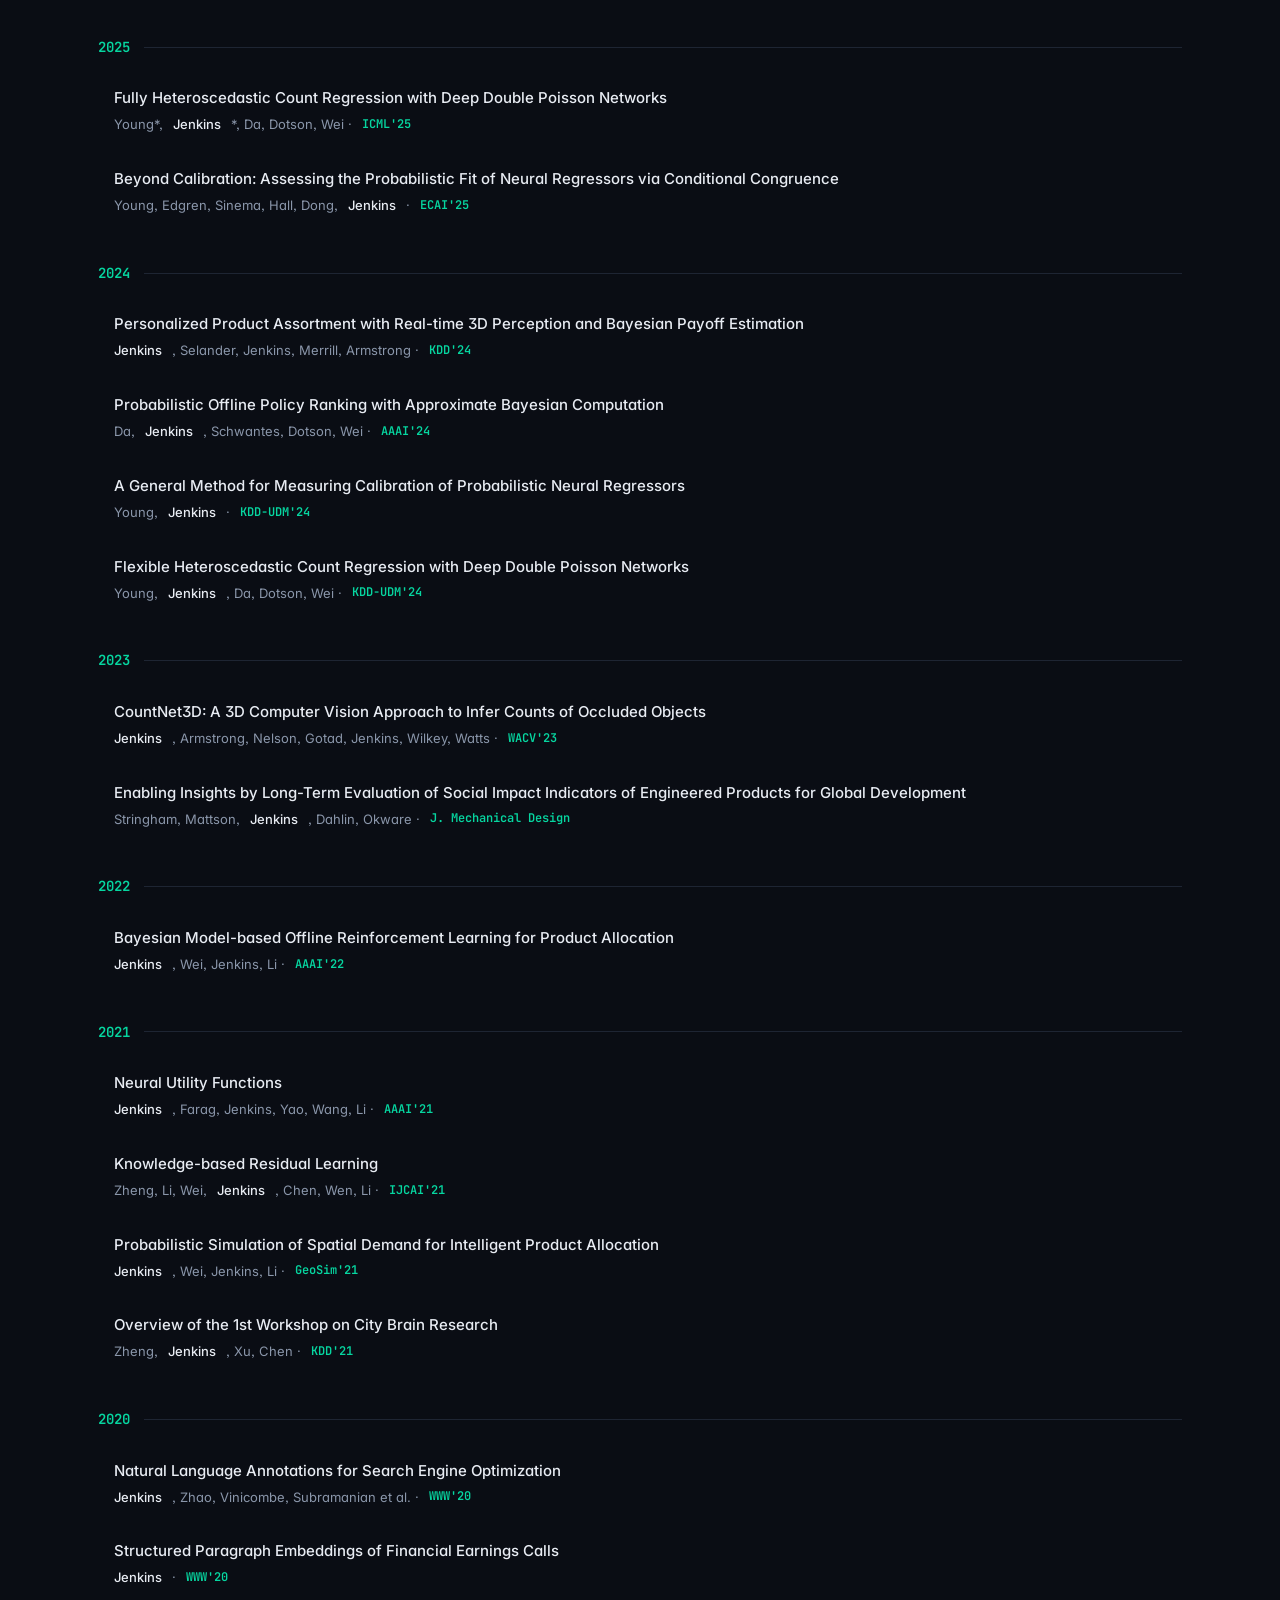
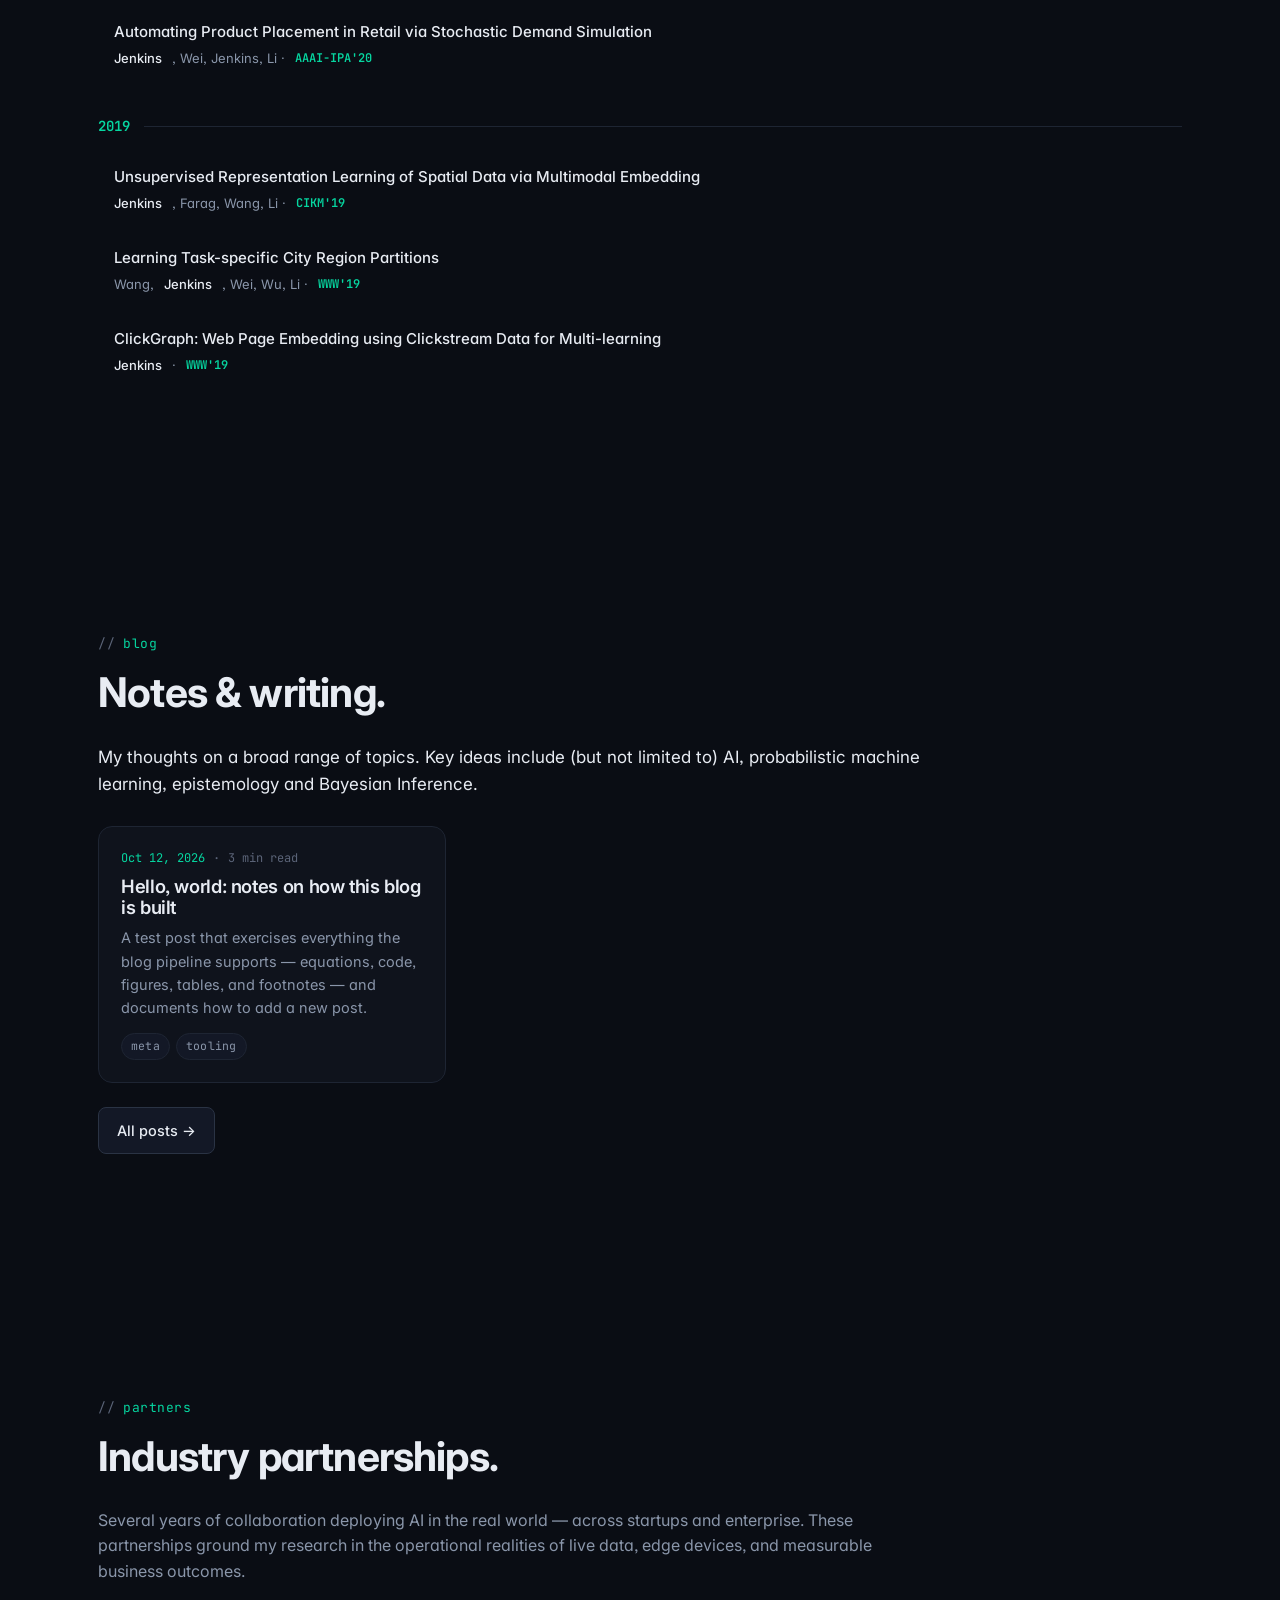
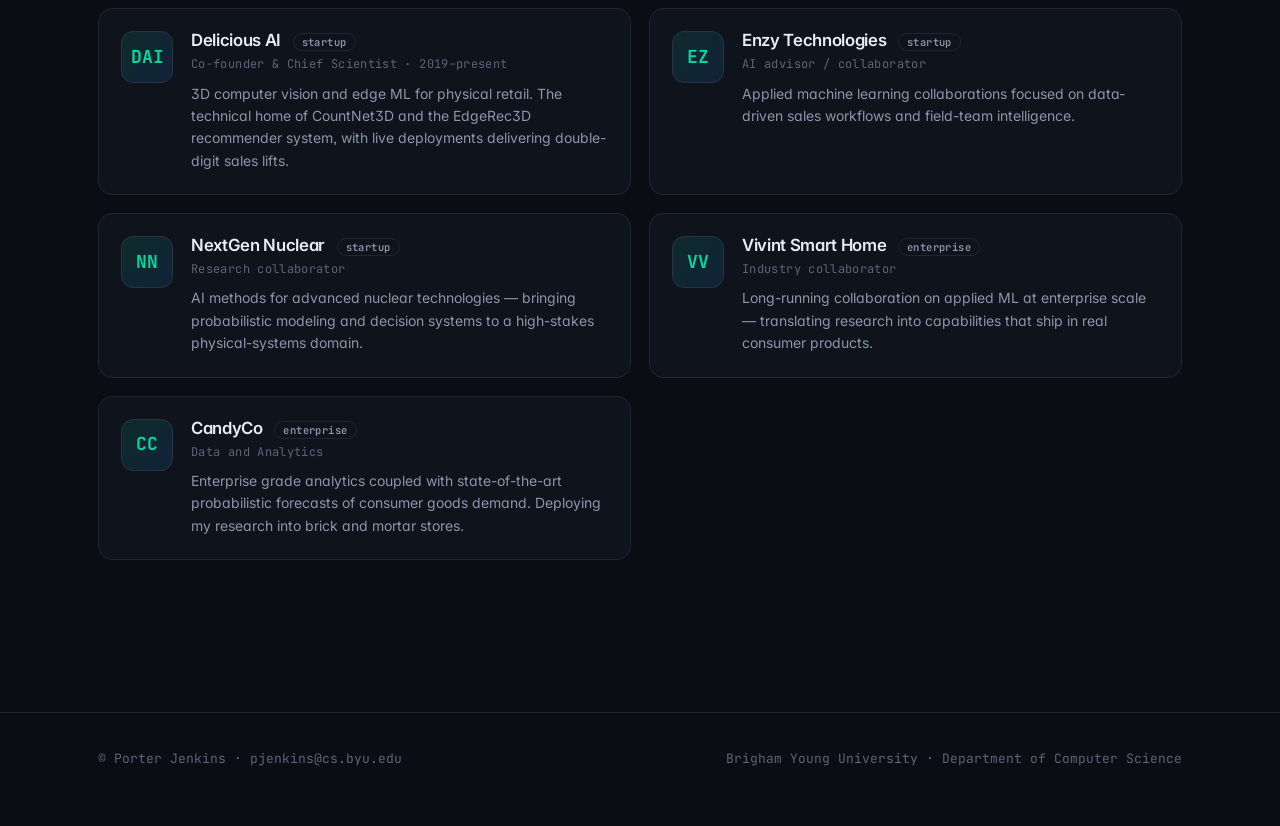
==== commit 96f24152: "Add CandyCo partnership card Co-Authored-By: Claude Fable 5.1 <noreply@anthropic.com>" ====
--- a/index.html
+++ b/index.html
@@ -1033,6 +1033,15 @@
             <p>Long-running collaboration on applied ML at enterprise scale — translating research into capabilities that ship in real consumer products.</p>
           </div>
         </article>
+
+        <article class="partner-card">
+          <div class="partner-mark">CC</div>
+          <div>
+            <h3>CandyCo <span class="kind">enterprise</span></h3>
+            <div class="role">Data and Analytics</div>
+            <p>Enterprise grade analytics coupled with state-of-the-art probabilistic forecasts of consumer goods demand. Deploying my research into brick and mortar stores.</p>
+          </div>
+        </article>
       </div>
     </div>
   </section>
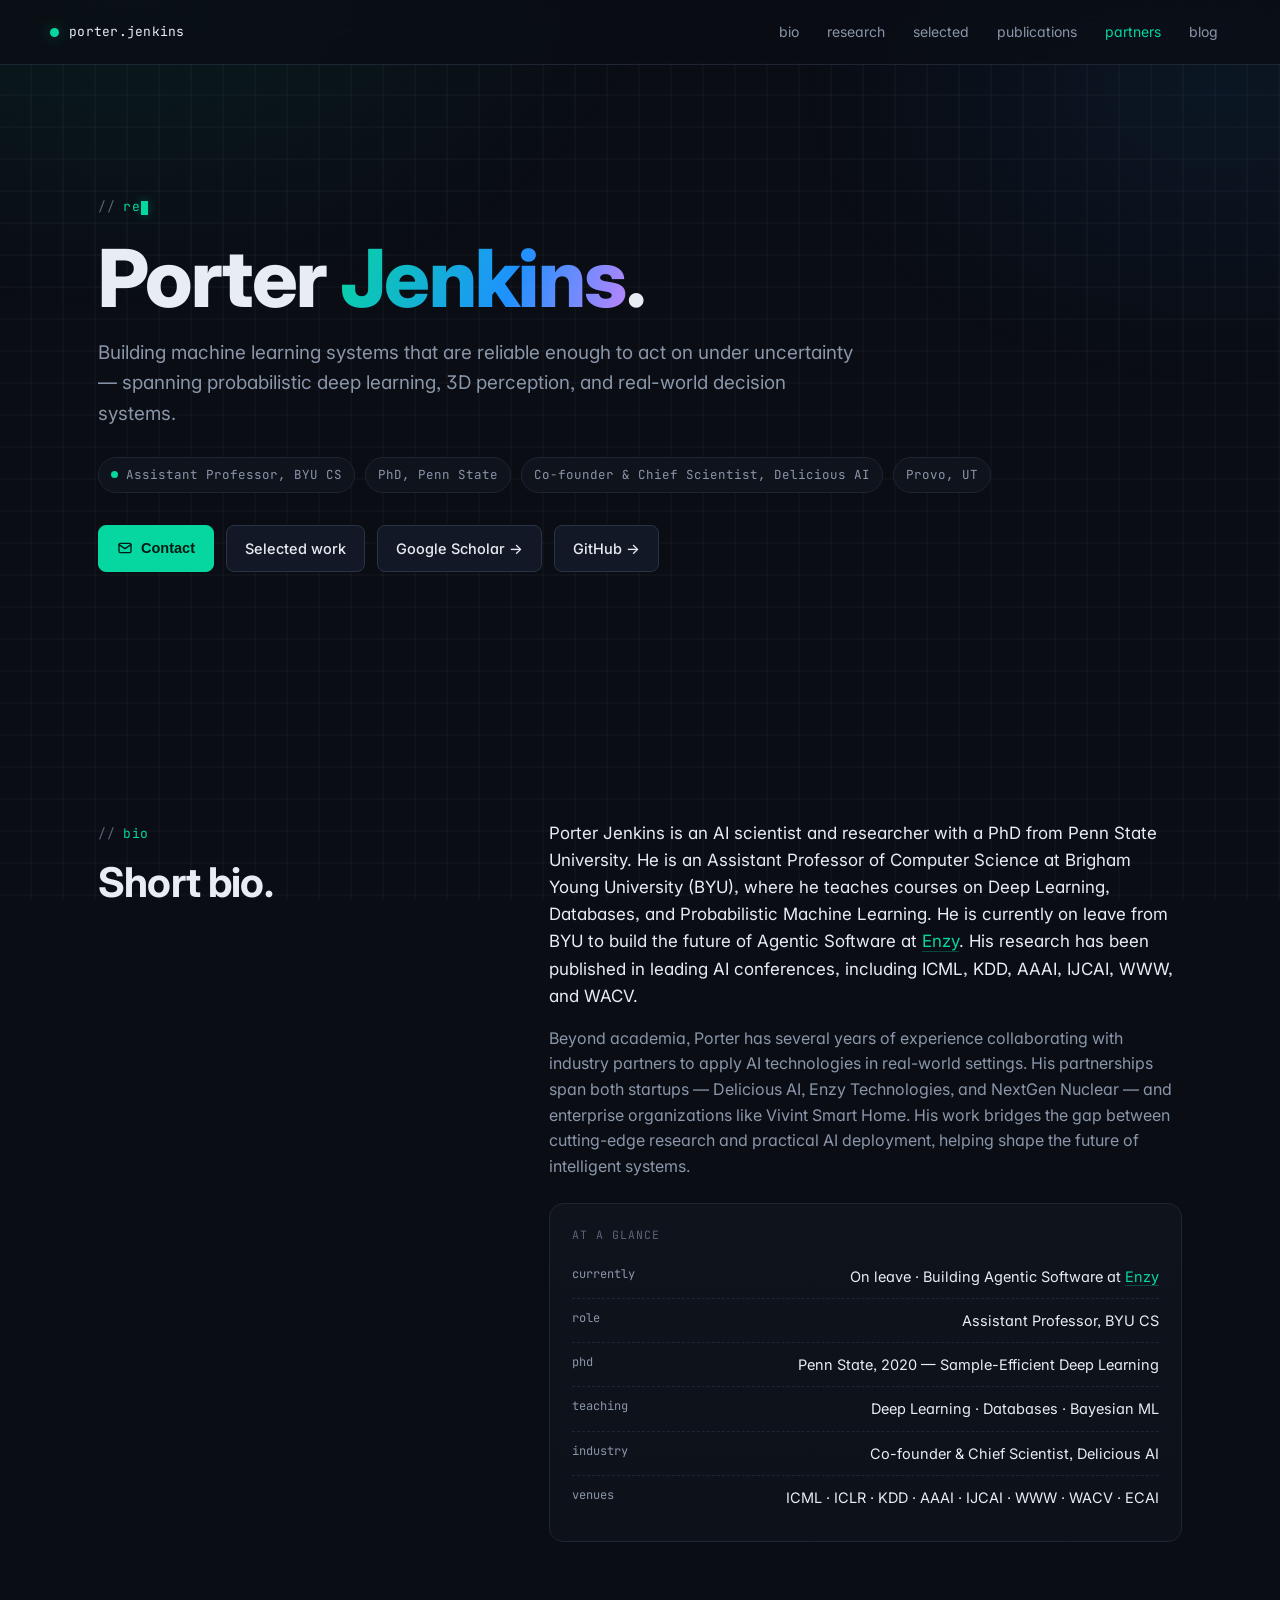
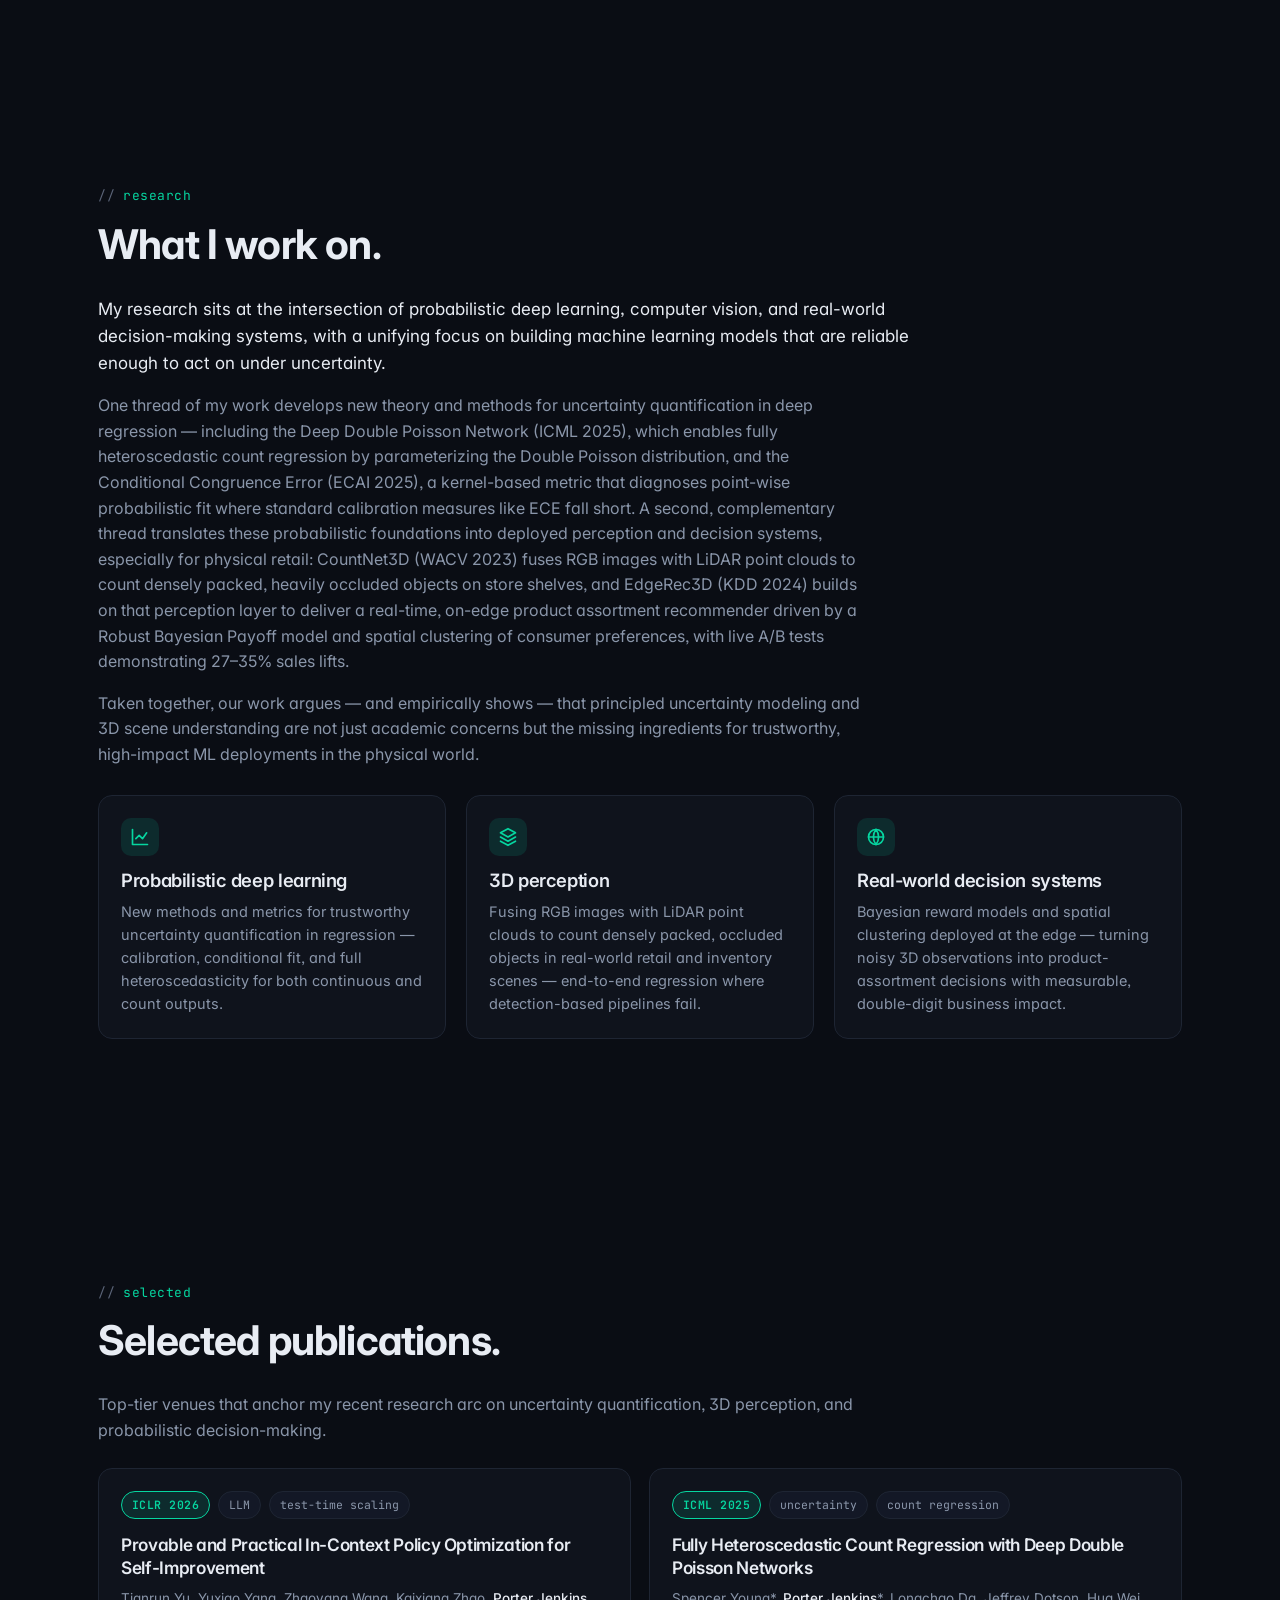
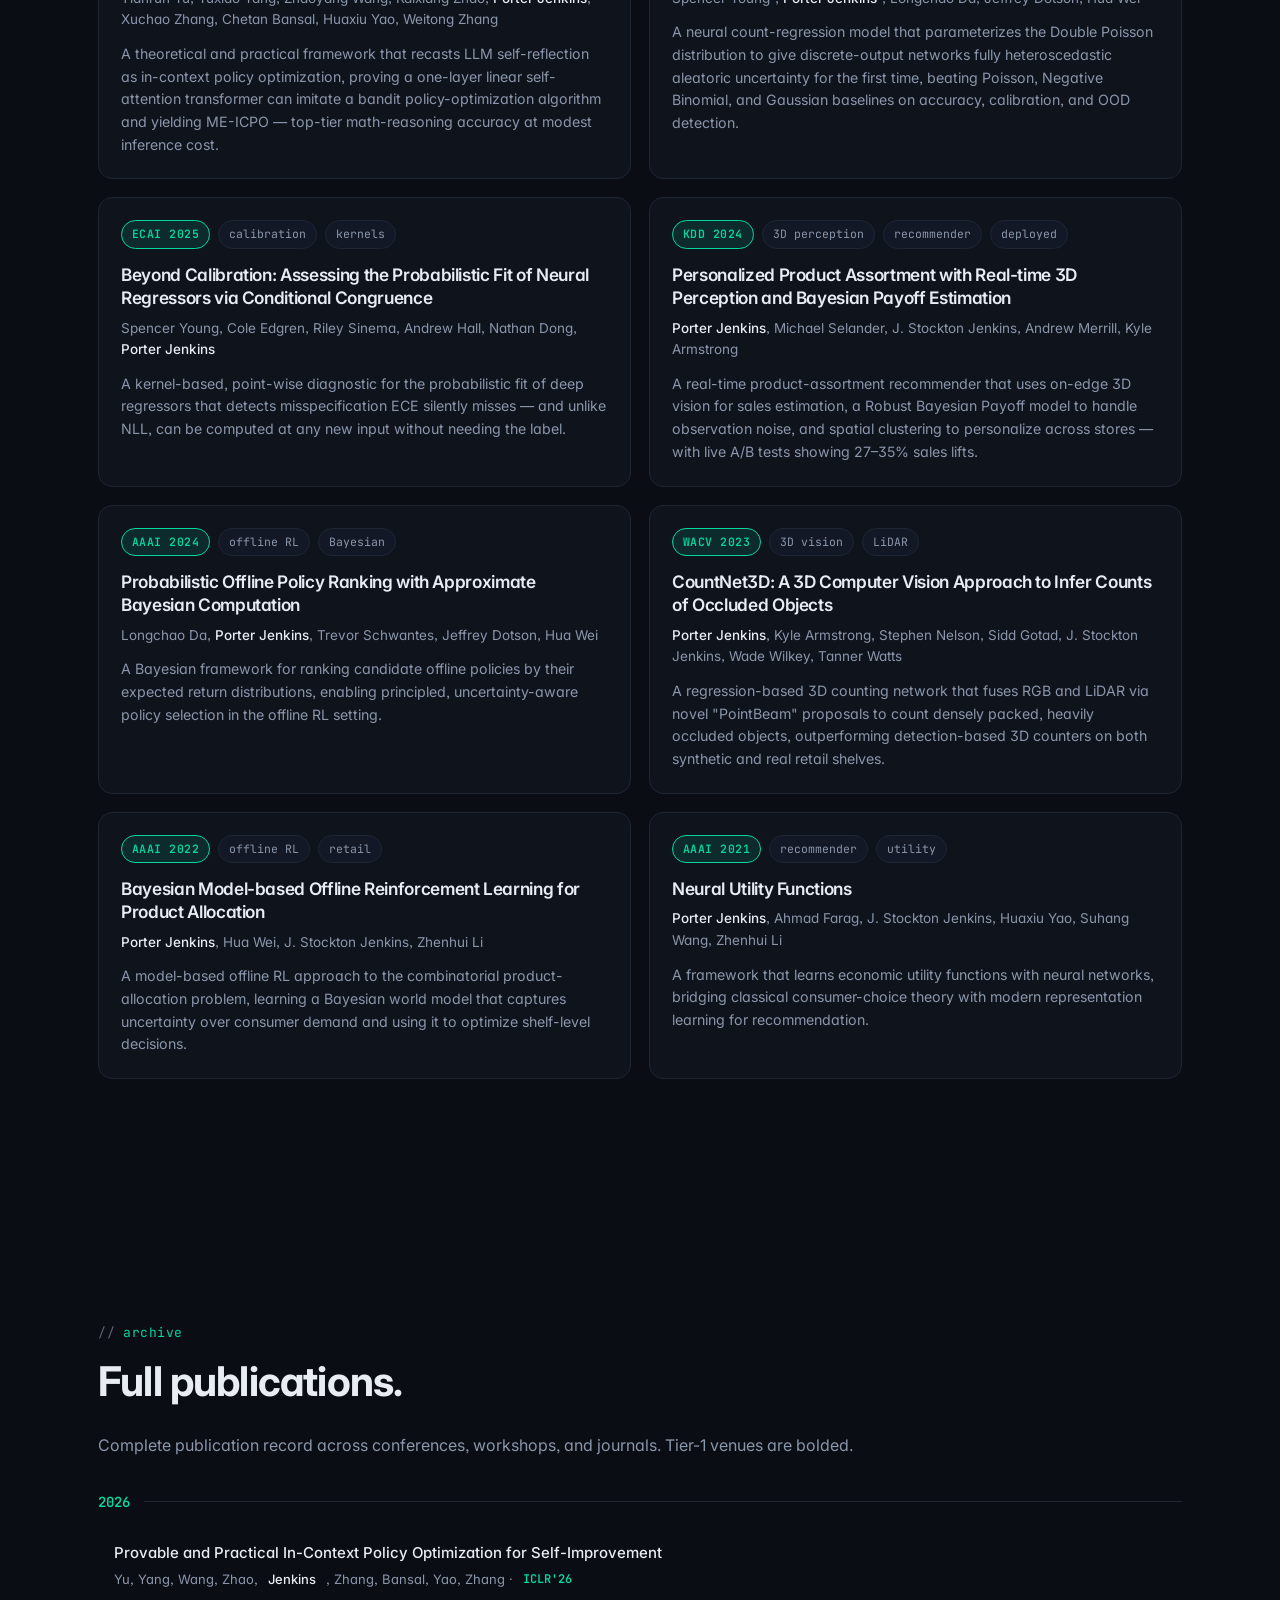
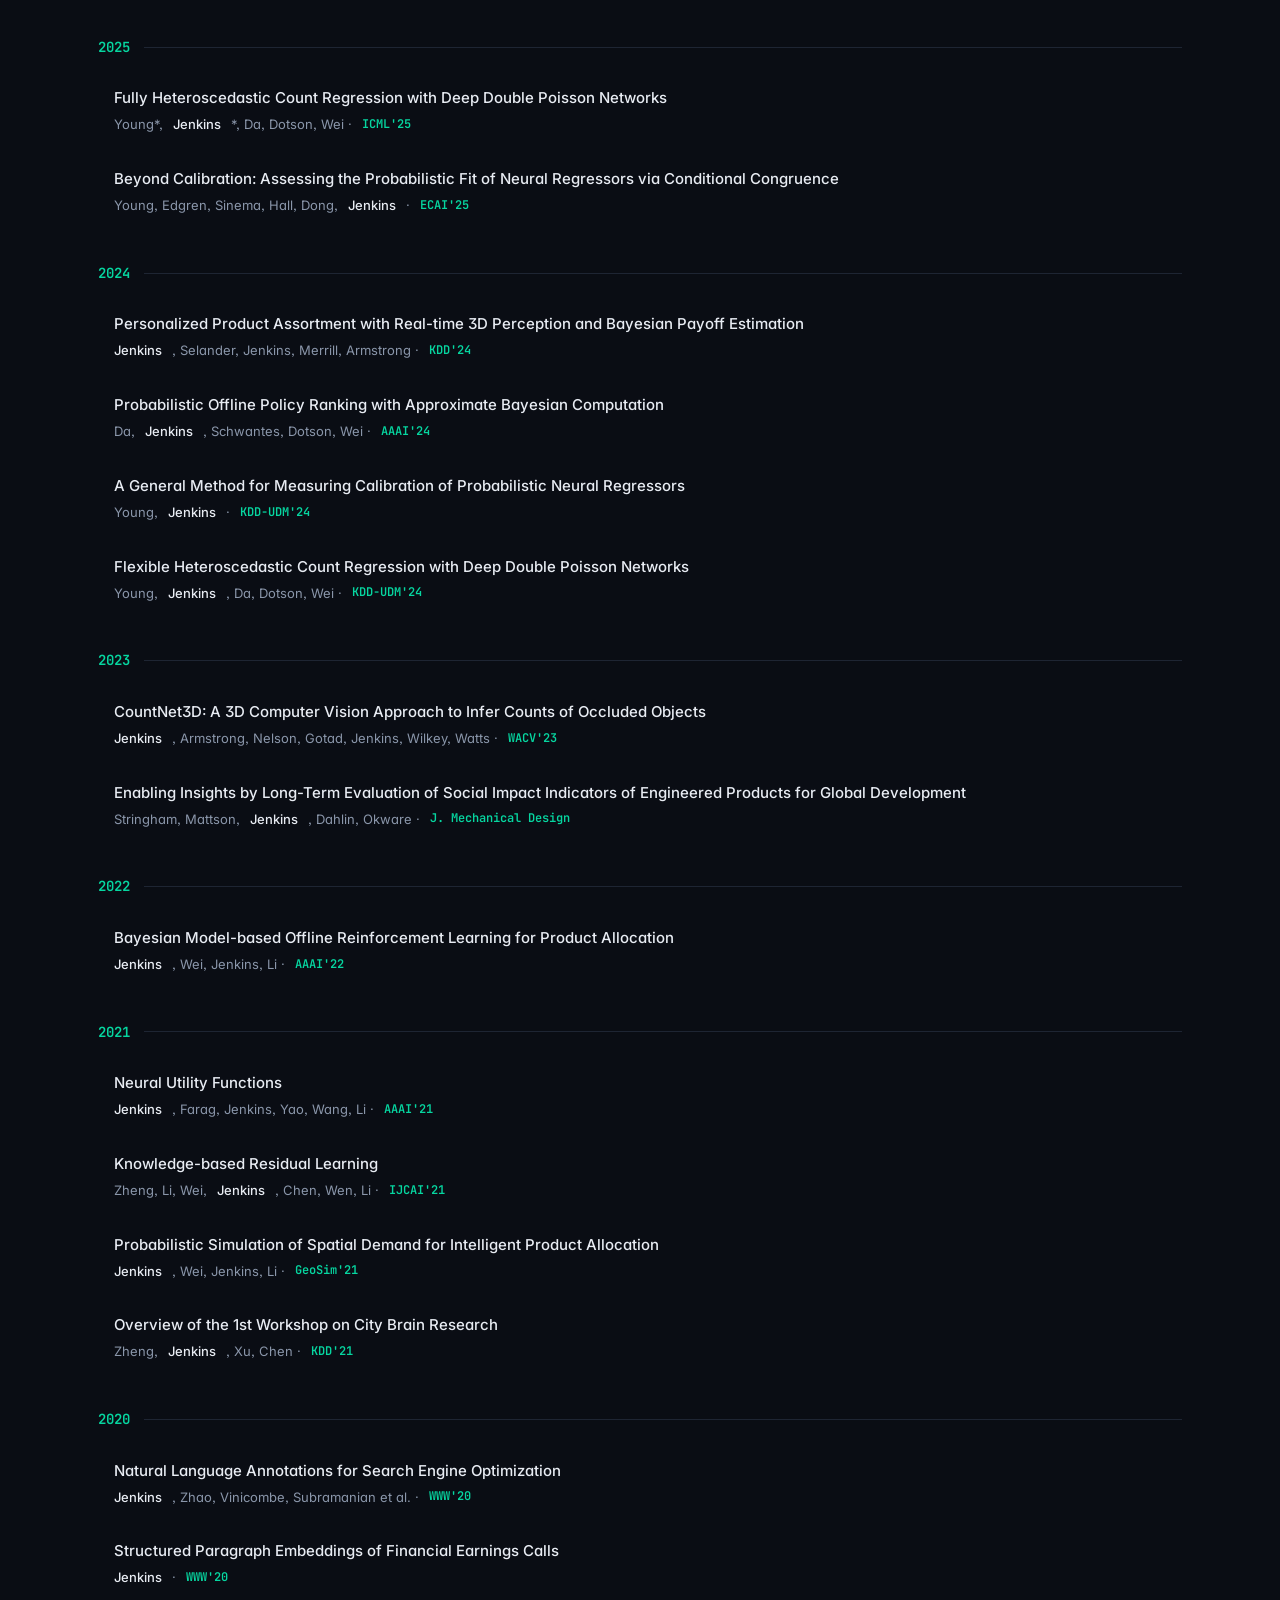
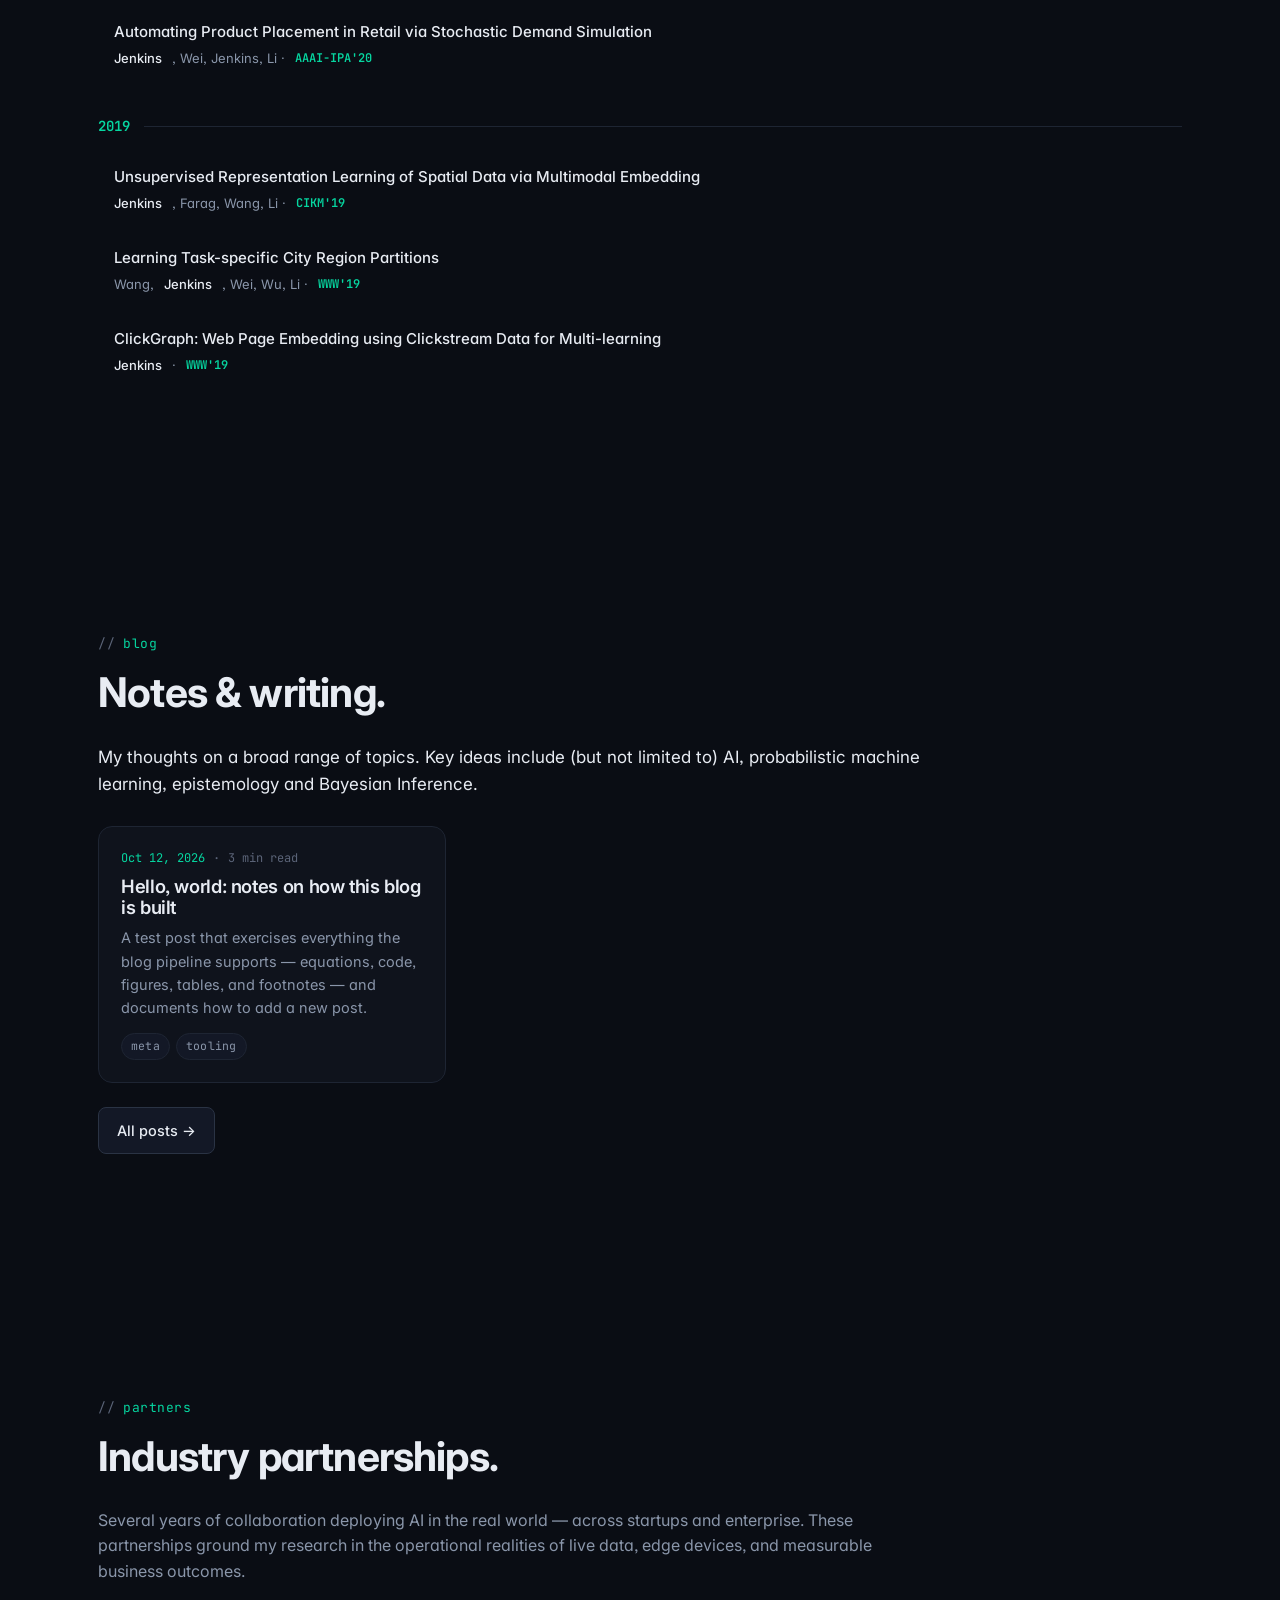
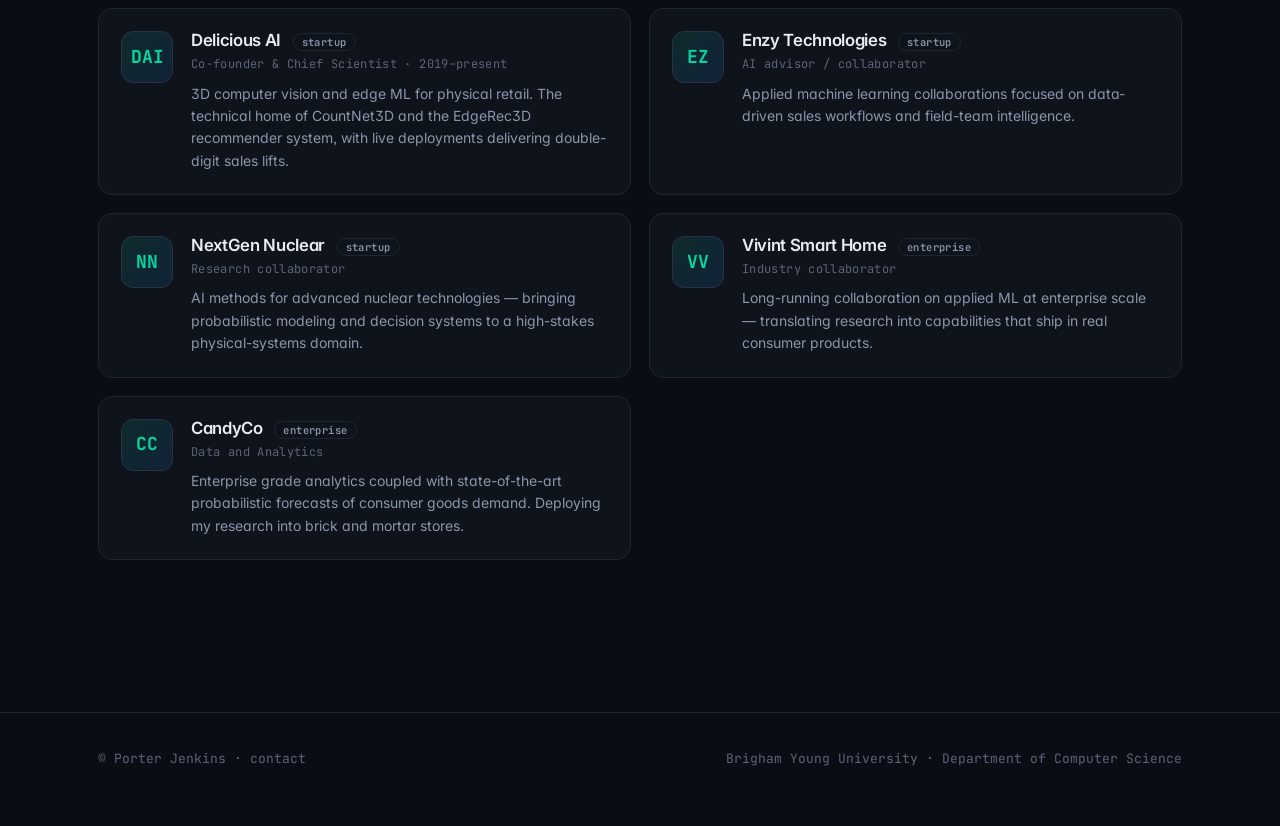
==== commit 33effdff: "Replace email button with a Contact dialog gated by a human check The address is no longer in the pa" ====
--- a/index.html
+++ b/index.html
@@ -547,6 +547,48 @@
     .section-foot { margin-top: 24px; }
     .empty { color: var(--text-dim); font-family: var(--font-mono); font-size: 13px; }
 
+    /* Contact dialog */
+    dialog.contact {
+      border: 1px solid var(--border-strong);
+      border-radius: var(--radius);
+      background: var(--surface);
+      color: var(--text);
+      padding: 0;
+      width: min(440px, calc(100vw - 32px));
+      box-shadow: 0 24px 80px rgba(0, 0, 0, 0.55), 0 0 0 1px rgba(6, 214, 160, 0.06);
+    }
+    dialog.contact::backdrop { background: rgba(5, 7, 12, 0.7); backdrop-filter: blur(6px); }
+    .contact-inner { position: relative; padding: 26px 26px 24px; margin: 0; }
+    .contact-inner .eyebrow { margin-bottom: 8px; }
+    .contact-inner h3 { font-size: 1.5rem; font-weight: 700; margin: 0 0 12px; letter-spacing: -0.02em; }
+    .contact-inner p { font-size: 14.5px; margin: 0 0 14px; }
+    .contact-close {
+      position: absolute; top: 12px; right: 12px;
+      width: 32px; height: 32px; border-radius: 8px;
+      border: 1px solid transparent; background: transparent;
+      color: var(--text-dim); font-size: 20px; line-height: 1; cursor: pointer;
+    }
+    .contact-close:hover { color: var(--text); background: var(--surface-2); border-color: var(--border); }
+    .contact-q { display: block; font-family: var(--font-mono); font-size: 14px; color: var(--text); margin-bottom: 10px; }
+    .contact-q span { color: var(--accent); }
+    .contact-row { display: flex; gap: 10px; align-items: center; flex-wrap: wrap; }
+    .contact-row input {
+      flex: 1 1 120px; min-width: 0;
+      padding: 10px 12px; border-radius: 10px;
+      border: 1px solid var(--border-strong); background: var(--bg-2); color: var(--text);
+      font-family: var(--font-mono); font-size: 15px;
+    }
+    .contact-row input:focus { outline: none; border-color: var(--accent); box-shadow: 0 0 0 3px var(--accent-dim); }
+    .contact-error { min-height: 18px; margin-top: 8px; font-size: 13px; color: var(--warn); font-family: var(--font-mono); }
+    .contact-email {
+      flex: 1 1 auto;
+      font-family: var(--font-mono); font-size: 15px; color: var(--accent);
+      padding: 10px 12px; border-radius: 10px;
+      border: 1px solid var(--border); background: var(--bg-2);
+      word-break: break-all;
+    }
+    .foot a:hover { color: var(--accent); }
+
     /* Footer */
     footer {
       border-top: 1px solid var(--border);
@@ -617,10 +659,10 @@
         <span class="pill">Provo, UT</span>
       </div>
       <div class="hero-actions">
-        <a class="btn primary" href="mailto:pjenkins@cs.byu.edu">
+        <button class="btn primary" type="button" data-contact>
           <svg width="16" height="16" viewBox="0 0 24 24" fill="none" stroke="currentColor" stroke-width="2" stroke-linecap="round" stroke-linejoin="round"><rect x="3" y="5" width="18" height="14" rx="2"/><path d="m3 7 9 6 9-6"/></svg>
-          pjenkins@cs.byu.edu
-        </a>
+          Contact
+        </button>
         <a class="btn" href="#selected">Selected work</a>
         <a class="btn" href="https://scholar.google.com/citations?user=uNhwfr0AAAAJ&amp;hl=en" rel="noopener" target="_blank">Google Scholar →</a>
         <a class="btn" href="https://github.com/porterjenkins" rel="noopener" target="_blank">GitHub →</a>
@@ -1048,12 +1090,94 @@
 
   <footer>
     <div class="wrap foot">
-      <span>© Porter Jenkins · pjenkins@cs.byu.edu</span>
+      <span>© Porter Jenkins · <a href="#contact" data-contact>contact</a></span>
       <span>Brigham Young University · Department of Computer Science</span>
     </div>
   </footer>
 
+  <!-- Contact dialog: the address is only assembled after a quick human check -->
+  <dialog class="contact" id="contact-dialog" aria-labelledby="contact-title">
+    <form method="dialog" class="contact-inner" novalidate>
+      <button class="contact-close" type="submit" aria-label="Close">×</button>
+      <div class="eyebrow">contact</div>
+      <h3 id="contact-title">Get in touch.</h3>
+      <div class="contact-step" data-step="challenge">
+        <p>Quick check so the address stays off scraper lists:</p>
+        <label class="contact-q" for="contact-answer">What is <span data-q>…</span>?</label>
+        <div class="contact-row">
+          <input id="contact-answer" name="answer" inputmode="numeric" autocomplete="off" placeholder="answer" />
+          <button class="btn primary" type="button" data-check>Reveal email</button>
+        </div>
+        <div class="contact-error" data-error aria-live="polite"></div>
+      </div>
+      <div class="contact-step" data-step="reveal" hidden>
+        <p>Thanks. Here you go:</p>
+        <div class="contact-row">
+          <a class="contact-email" data-email href="#">…</a>
+          <button class="btn" type="button" data-copy>Copy</button>
+        </div>
+      </div>
+    </form>
+  </dialog>
+
   <script>
+    // Contact: reveal the email only after a small arithmetic check
+    (function () {
+      const dlg = document.getElementById('contact-dialog');
+      if (!dlg || typeof dlg.showModal !== 'function') return;
+      const CODES = [124,107,108,53,124,128,105,53,122,106,71,122,117,112,114,117,108,113,119];
+      const decode = () => CODES.map(c => String.fromCharCode(c - 7)).reverse().join('');
+      const q = dlg.querySelector('[data-q]');
+      const input = dlg.querySelector('#contact-answer');
+      const err = dlg.querySelector('[data-error]');
+      const stepChallenge = dlg.querySelector('[data-step="challenge"]');
+      const stepReveal = dlg.querySelector('[data-step="reveal"]');
+      const emailEl = dlg.querySelector('[data-email]');
+      const copyBtn = dlg.querySelector('[data-copy]');
+      let answer = 0, solved = false;
+
+      function newQuestion() {
+        const a = 2 + Math.floor(Math.random() * 8), b = 2 + Math.floor(Math.random() * 8);
+        answer = a + b;
+        q.textContent = a + ' + ' + b;
+        input.value = '';
+        err.textContent = '';
+      }
+      function open() {
+        if (!solved) newQuestion();
+        dlg.showModal();
+        if (!solved) setTimeout(() => input.focus(), 50);
+      }
+      function check() {
+        if (parseInt(input.value, 10) === answer) {
+          solved = true;
+          const email = decode();
+          emailEl.textContent = email;
+          emailEl.href = 'mailto:' + email;
+          stepChallenge.hidden = true;
+          stepReveal.hidden = false;
+        } else {
+          newQuestion();
+          err.textContent = 'Not quite — try again.';
+          input.focus();
+        }
+      }
+
+      document.querySelectorAll('[data-contact]').forEach(el => {
+        el.addEventListener('click', e => { e.preventDefault(); open(); });
+      });
+      dlg.querySelector('[data-check]').addEventListener('click', check);
+      input.addEventListener('keydown', e => { if (e.key === 'Enter') { e.preventDefault(); check(); } });
+      copyBtn.addEventListener('click', () => {
+        navigator.clipboard?.writeText(emailEl.textContent).then(() => {
+          copyBtn.textContent = 'Copied';
+          setTimeout(() => { copyBtn.textContent = 'Copy'; }, 1600);
+        });
+      });
+      dlg.addEventListener('click', e => { if (e.target === dlg) dlg.close(); });
+      if (location.hash === '#contact') open();
+    })();
+
     // Cycle hero roles with a typewriter effect
     (function () {
       const el = document.getElementById('role-type');
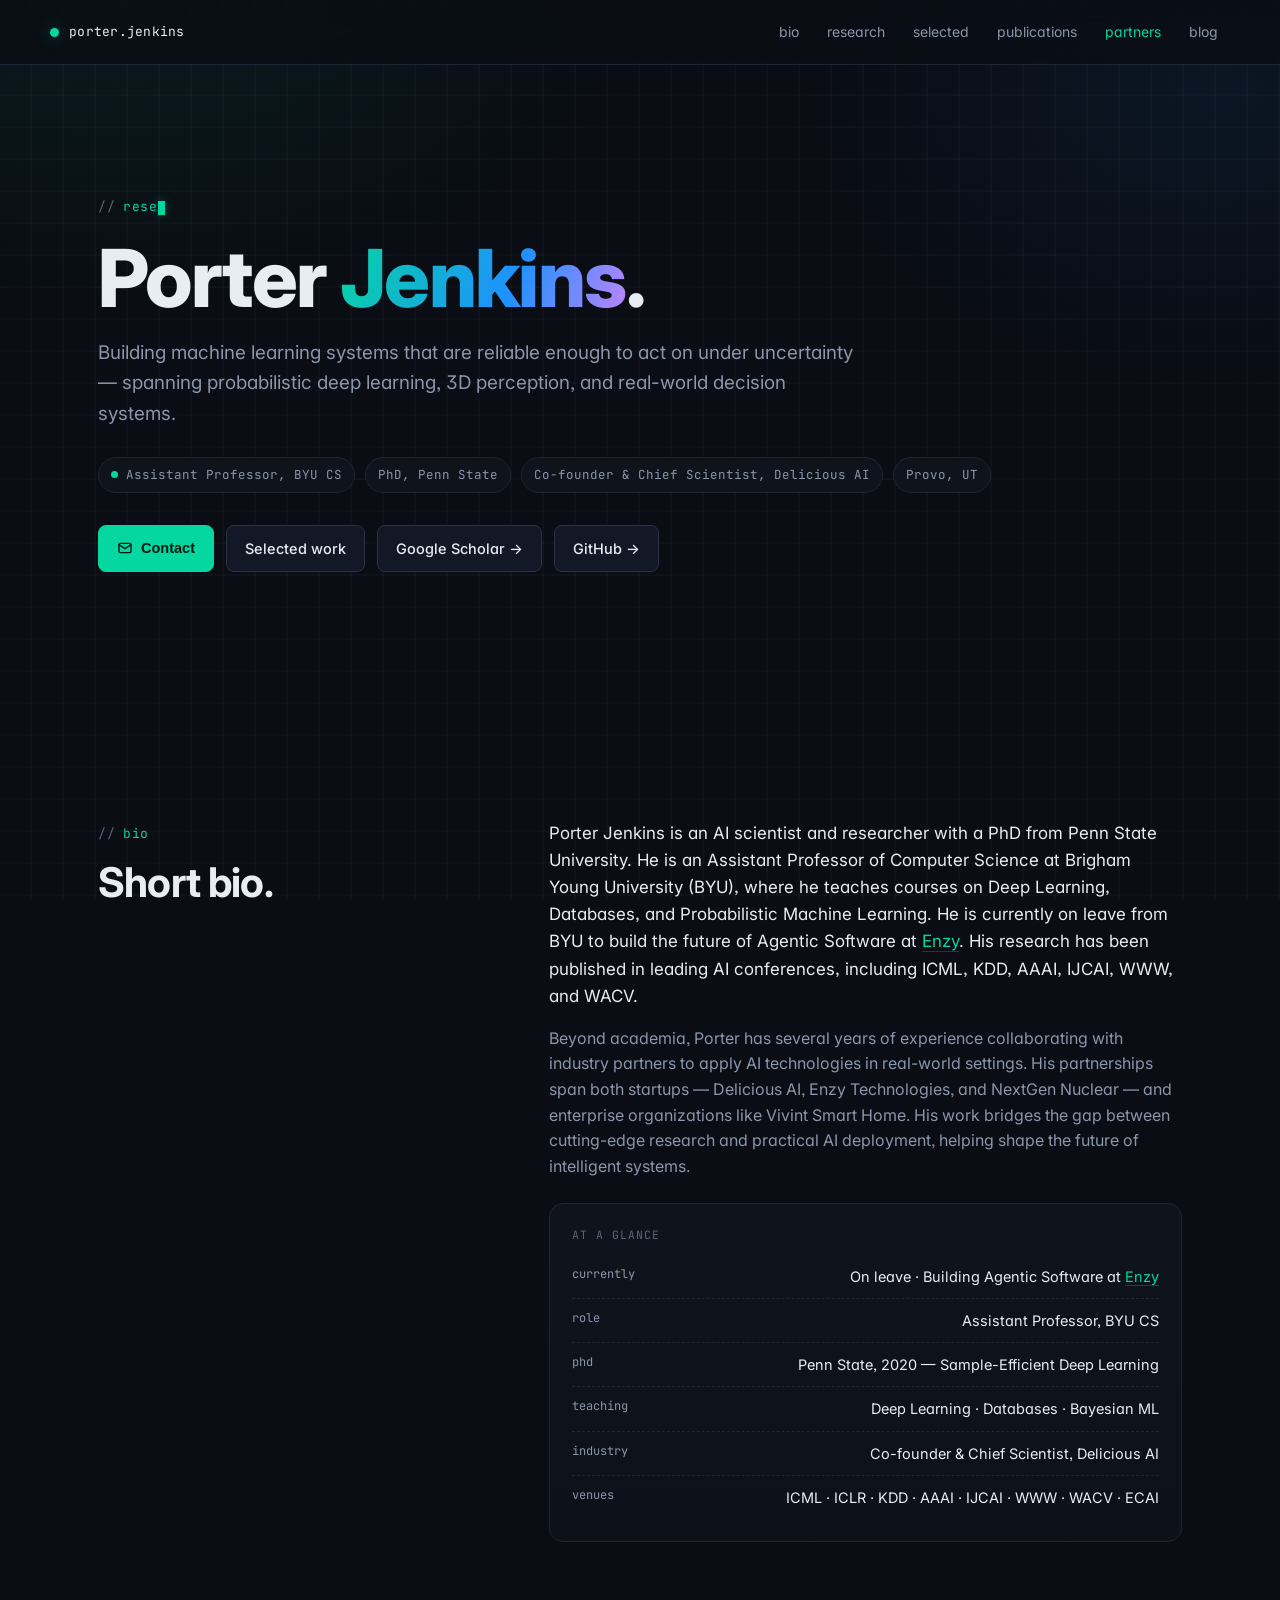
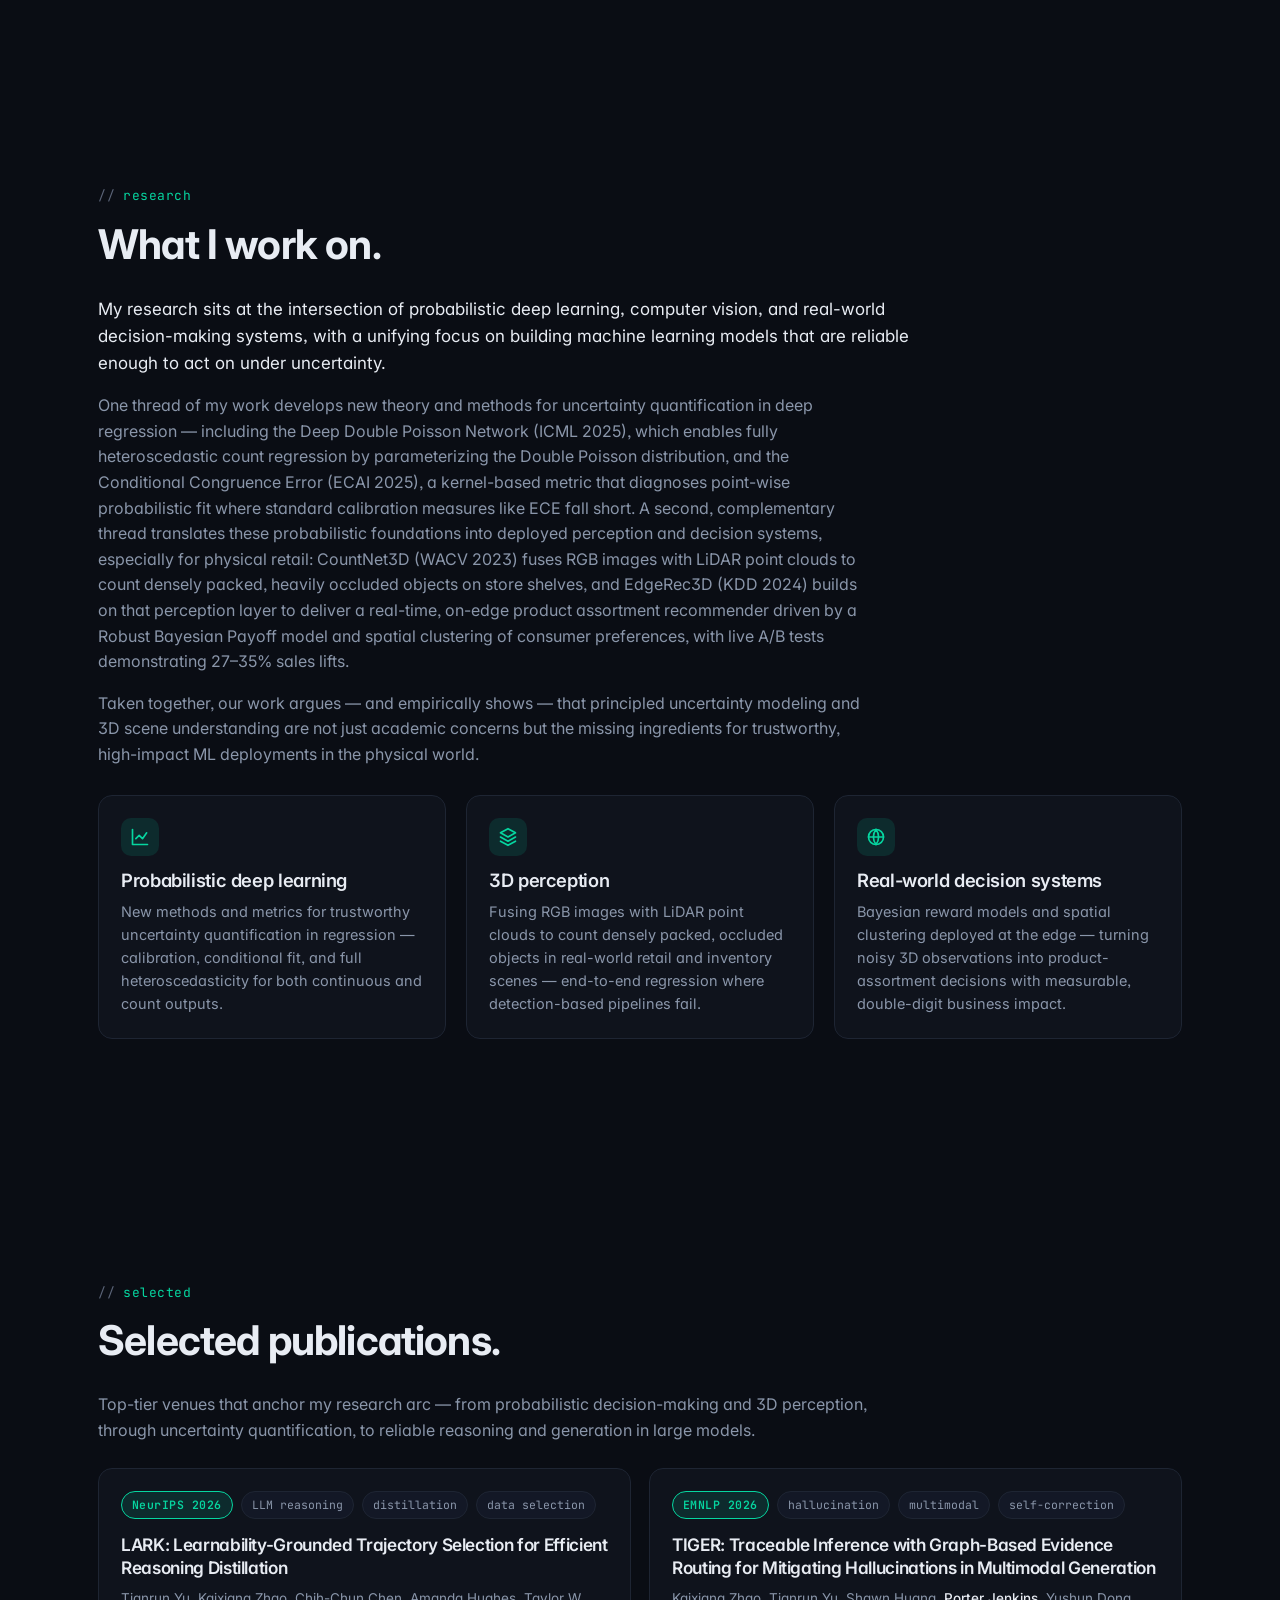
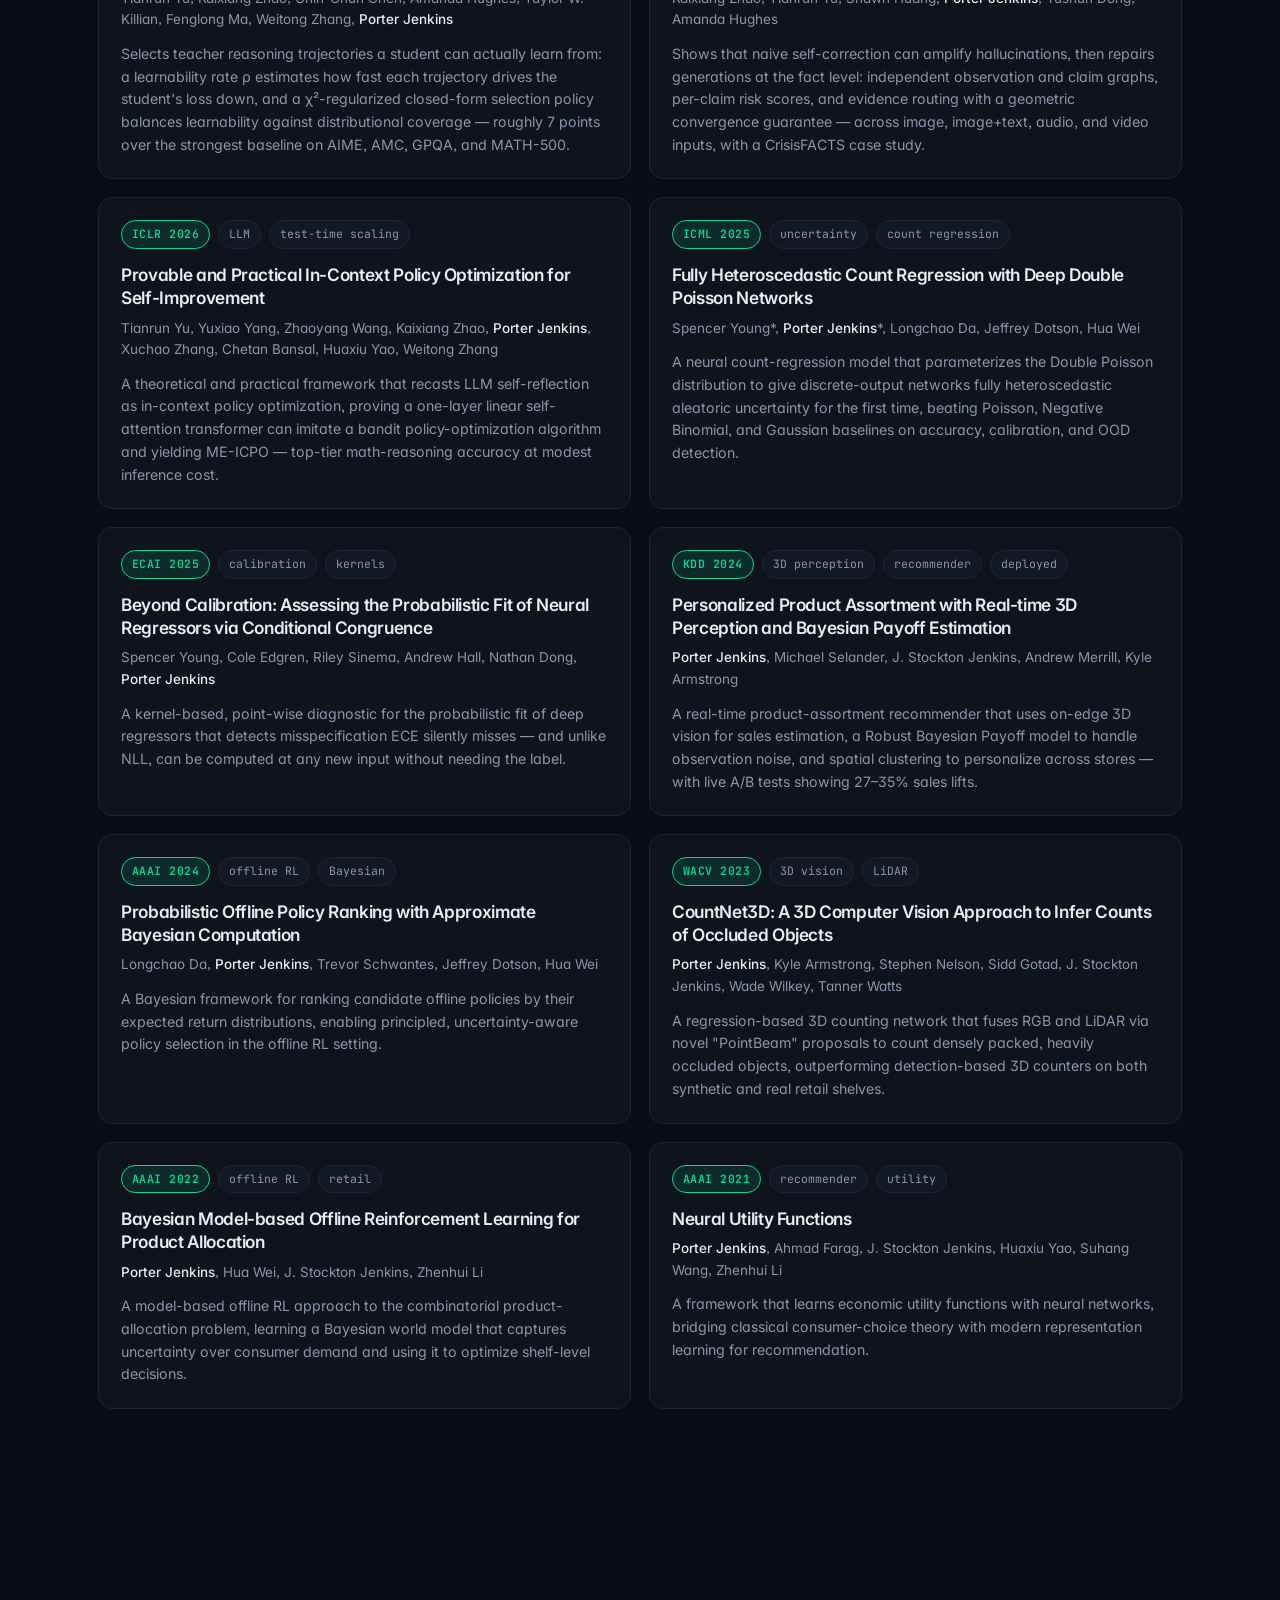
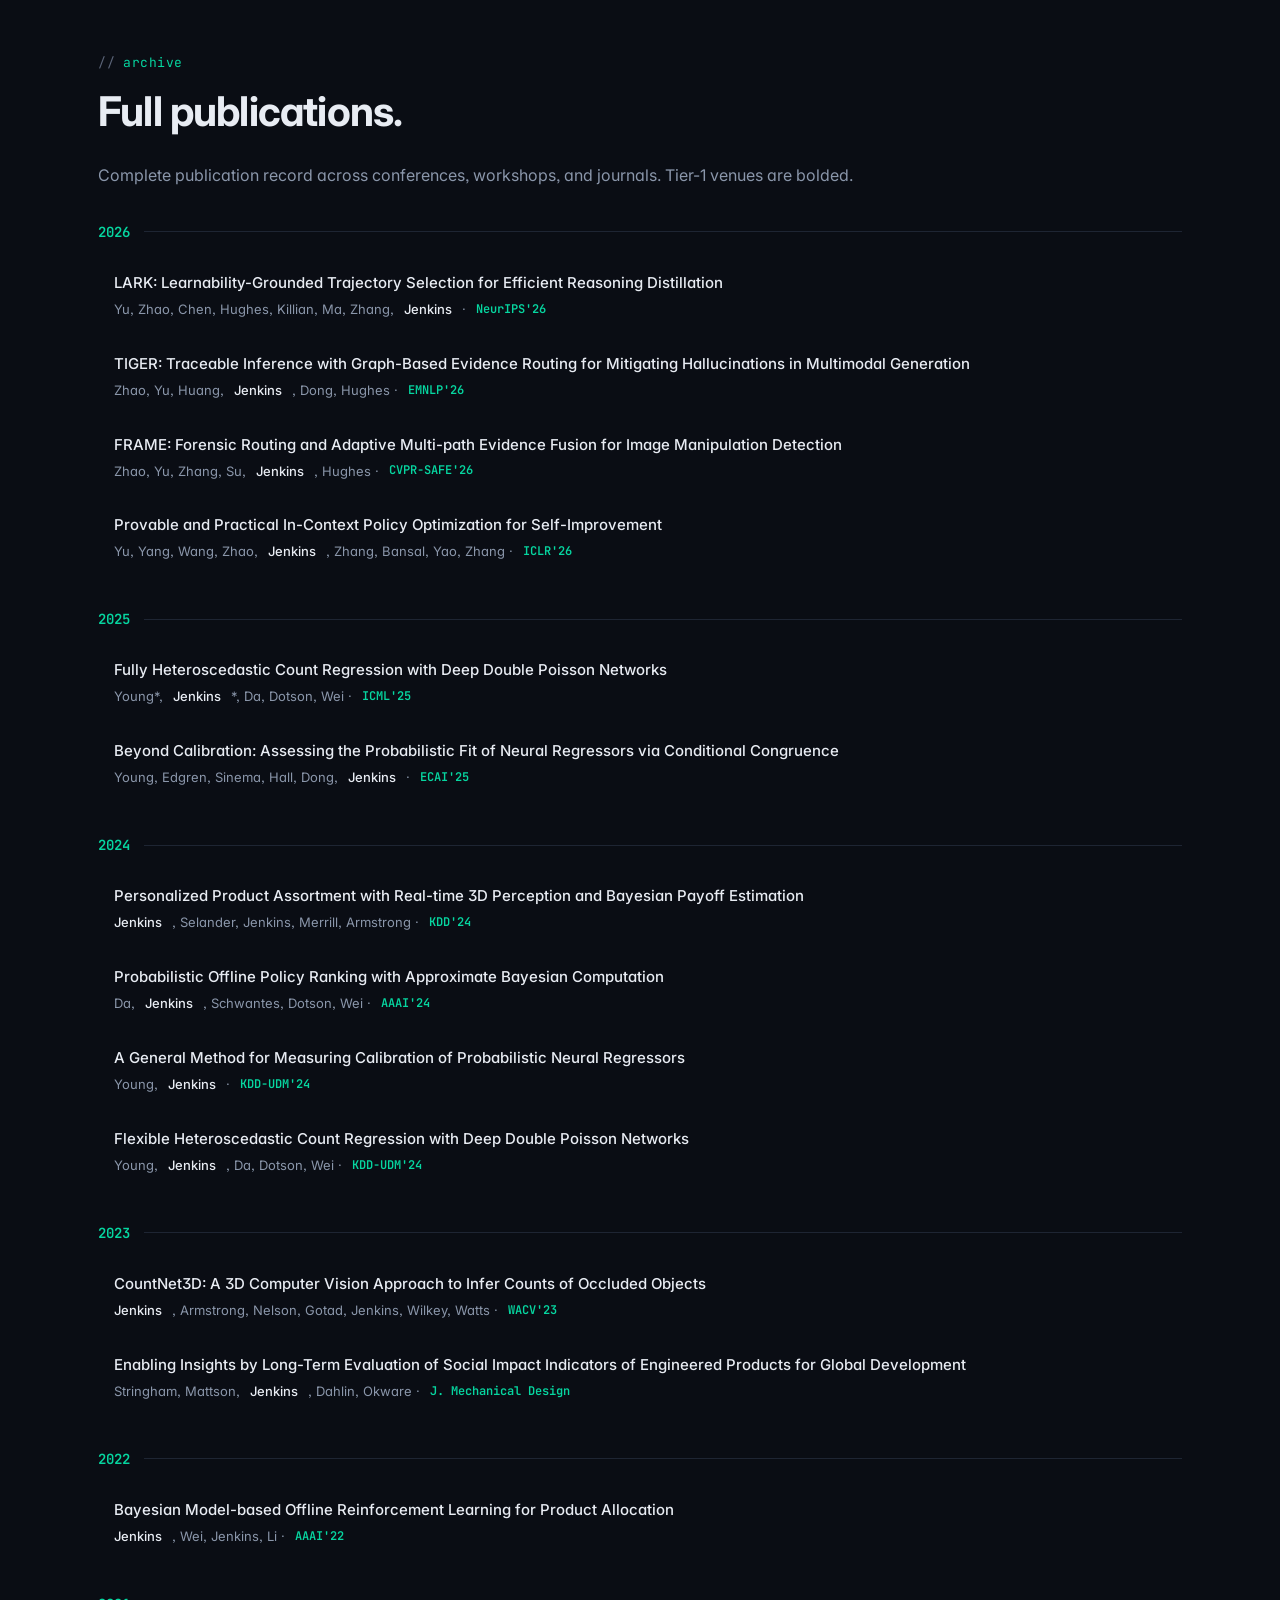
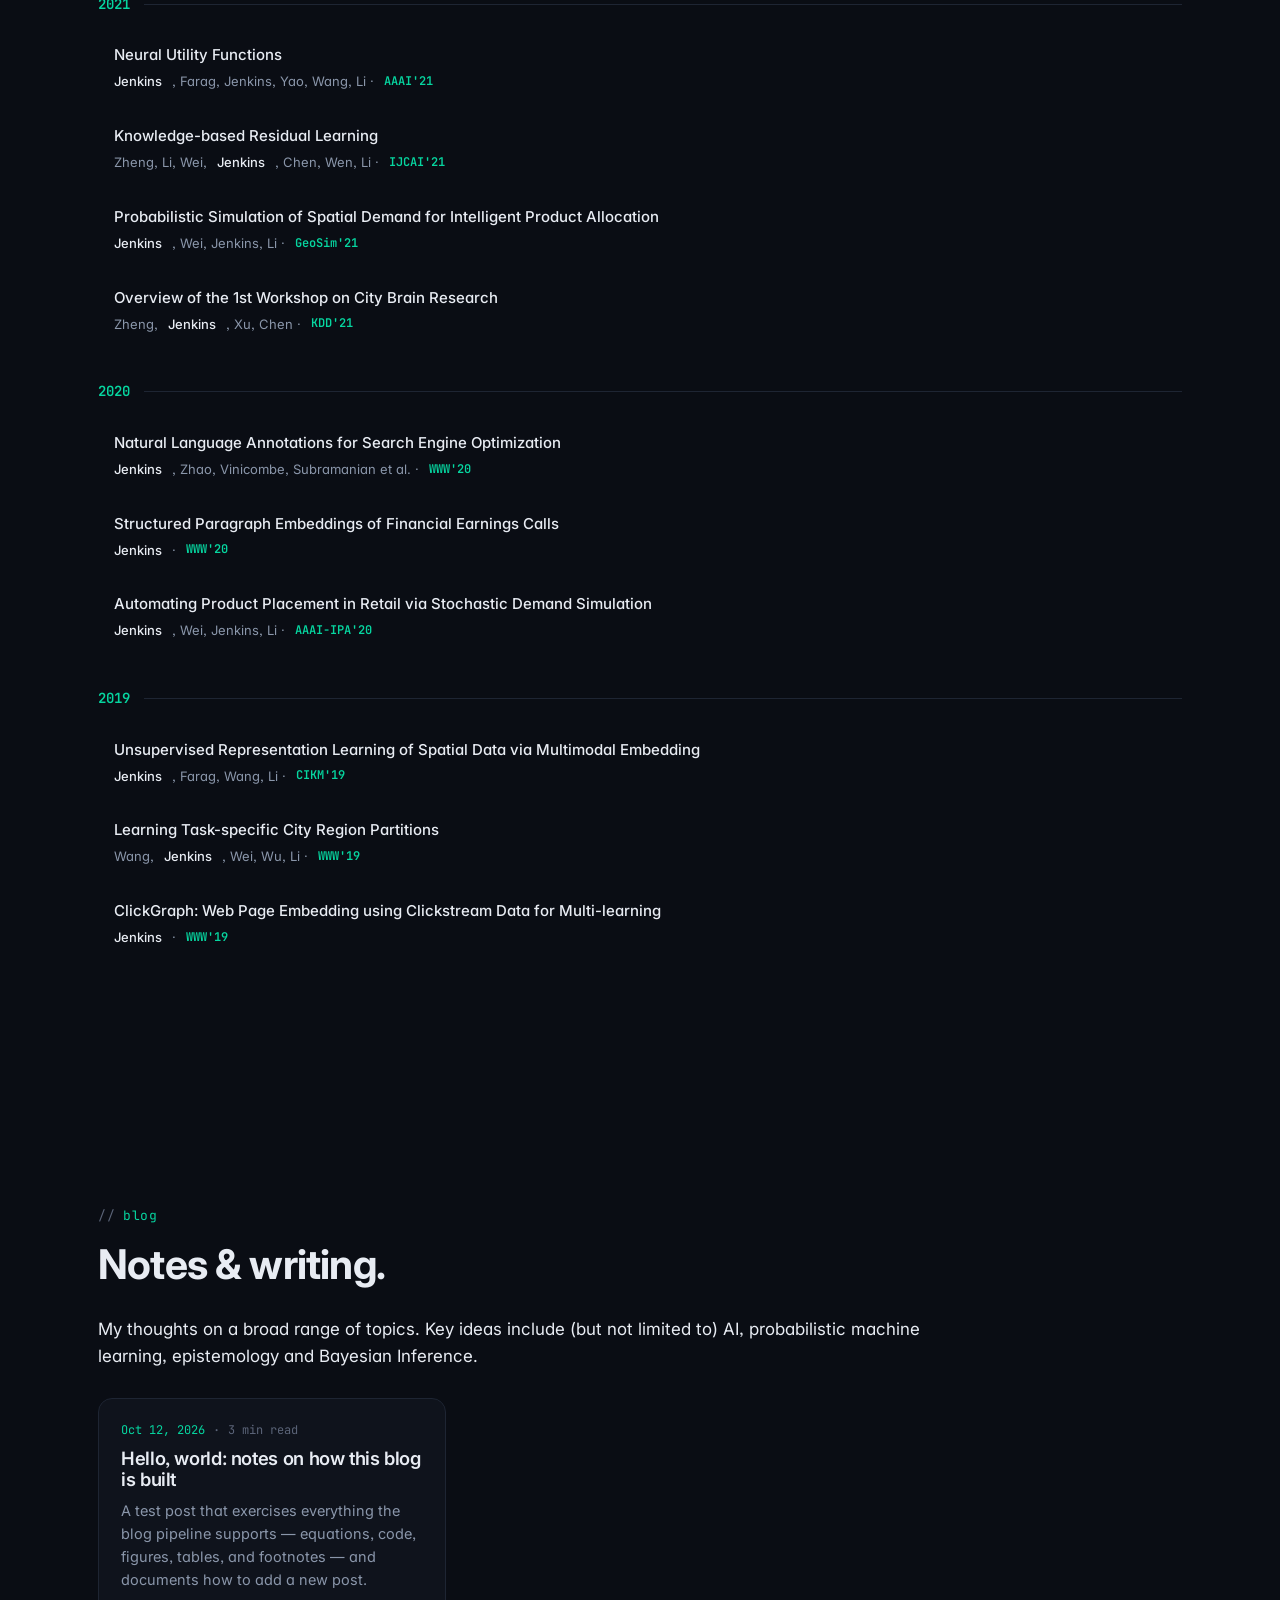
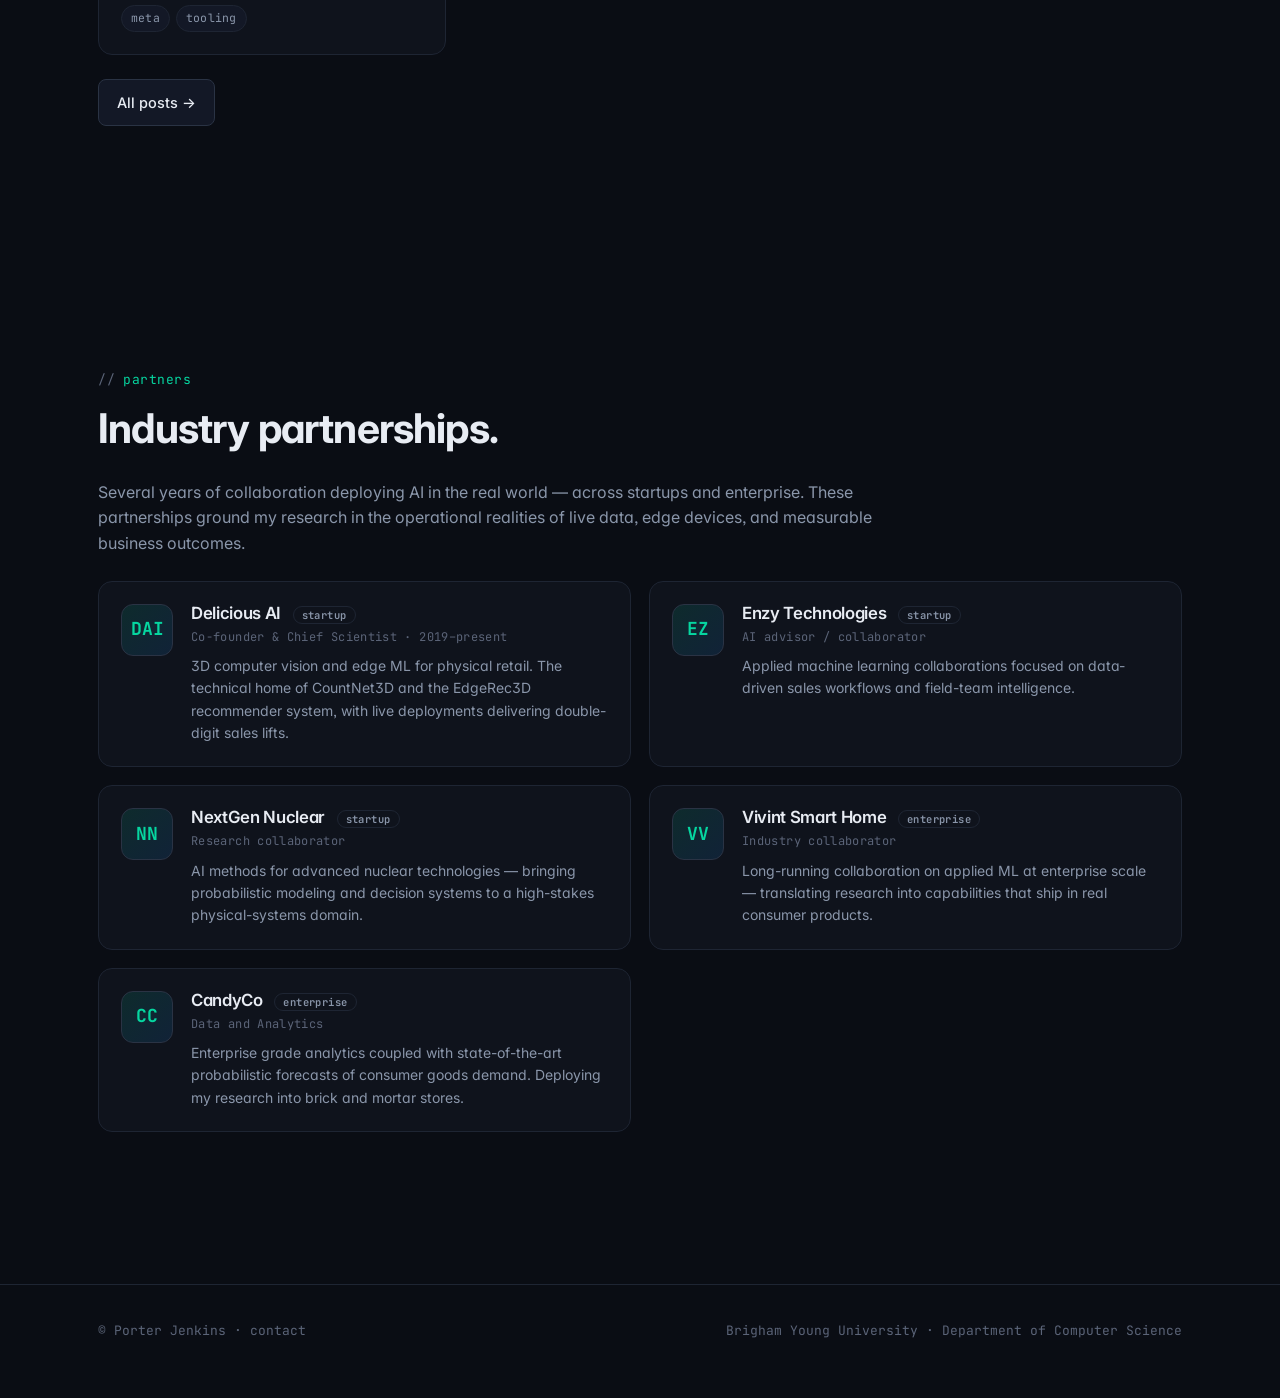
==== commit fa2551d4: "Add 2026 publications: LARK (NeurIPS), TIGER (EMNLP), FRAME (CVPR-SAFE) Co-Authored-By: Claude Fable" ====
--- a/index.html
+++ b/index.html
@@ -769,11 +769,35 @@
       <div class="eyebrow">selected</div>
       <h2>Selected publications.</h2>
       <p style="max-width: 78ch;">
-        Top-tier venues that anchor my recent research arc on uncertainty quantification, 3D perception,
-        and probabilistic decision-making.
+        Top-tier venues that anchor my research arc — from probabilistic decision-making and 3D perception,
+        through uncertainty quantification, to reliable reasoning and generation in large models.
       </p>
 
       <div class="pubs-selected">
+        <article class="pub-card">
+          <div class="pub-head">
+            <span class="venue-badge">NeurIPS 2026</span>
+            <span class="topic-tag">LLM reasoning</span>
+            <span class="topic-tag">distillation</span>
+            <span class="topic-tag">data selection</span>
+          </div>
+          <h3>LARK: Learnability-Grounded Trajectory Selection for Efficient Reasoning Distillation</h3>
+          <div class="pub-authors">Tianrun Yu, Kaixiang Zhao, Chih-Chun Chen, Amanda Hughes, Taylor W. Killian, Fenglong Ma, Weitong Zhang, <b>Porter Jenkins</b></div>
+          <p class="pub-summary">Selects teacher reasoning trajectories a student can actually learn from: a learnability rate ρ estimates how fast each trajectory drives the student's loss down, and a χ²-regularized closed-form selection policy balances learnability against distributional coverage — roughly 7 points over the strongest baseline on AIME, AMC, GPQA, and MATH-500.</p>
+        </article>
+
+        <article class="pub-card">
+          <div class="pub-head">
+            <span class="venue-badge">EMNLP 2026</span>
+            <span class="topic-tag">hallucination</span>
+            <span class="topic-tag">multimodal</span>
+            <span class="topic-tag">self-correction</span>
+          </div>
+          <h3>TIGER: Traceable Inference with Graph-Based Evidence Routing for Mitigating Hallucinations in Multimodal Generation</h3>
+          <div class="pub-authors">Kaixiang Zhao, Tianrun Yu, Shawn Huang, <b>Porter Jenkins</b>, Yushun Dong, Amanda Hughes</div>
+          <p class="pub-summary">Shows that naive self-correction can amplify hallucinations, then repairs generations at the fact level: independent observation and claim graphs, per-claim risk scores, and evidence routing with a geometric convergence guarantee — across image, image+text, audio, and video inputs, with a CrisisFACTS case study.</p>
+        </article>
+
         <article class="pub-card">
           <div class="pub-head">
             <span class="venue-badge">ICLR 2026</span>
@@ -878,6 +902,18 @@
       <div class="year-group">
         <div class="year-head"><span class="year">2026</span><span class="rule"></span></div>
         <ul class="pub-list">
+          <li>
+            <span class="pub-title">LARK: Learnability-Grounded Trajectory Selection for Efficient Reasoning Distillation</span>
+            <div class="pub-meta">Yu, Zhao, Chen, Hughes, Killian, Ma, Zhang, <b>Jenkins</b> · <span class="venue-mini">NeurIPS'26</span></div>
+          </li>
+          <li>
+            <span class="pub-title">TIGER: Traceable Inference with Graph-Based Evidence Routing for Mitigating Hallucinations in Multimodal Generation</span>
+            <div class="pub-meta">Zhao, Yu, Huang, <b>Jenkins</b>, Dong, Hughes · <span class="venue-mini">EMNLP'26</span></div>
+          </li>
+          <li>
+            <span class="pub-title">FRAME: Forensic Routing and Adaptive Multi-path Evidence Fusion for Image Manipulation Detection</span>
+            <div class="pub-meta">Zhao, Yu, Zhang, Su, <b>Jenkins</b>, Hughes · <span class="venue-mini">CVPR-SAFE'26</span></div>
+          </li>
           <li>
             <span class="pub-title">Provable and Practical In-Context Policy Optimization for Self-Improvement</span>
             <div class="pub-meta">Yu, Yang, Wang, Zhao, <b>Jenkins</b>, Zhang, Bansal, Yao, Zhang · <span class="venue-mini">ICLR'26</span></div>
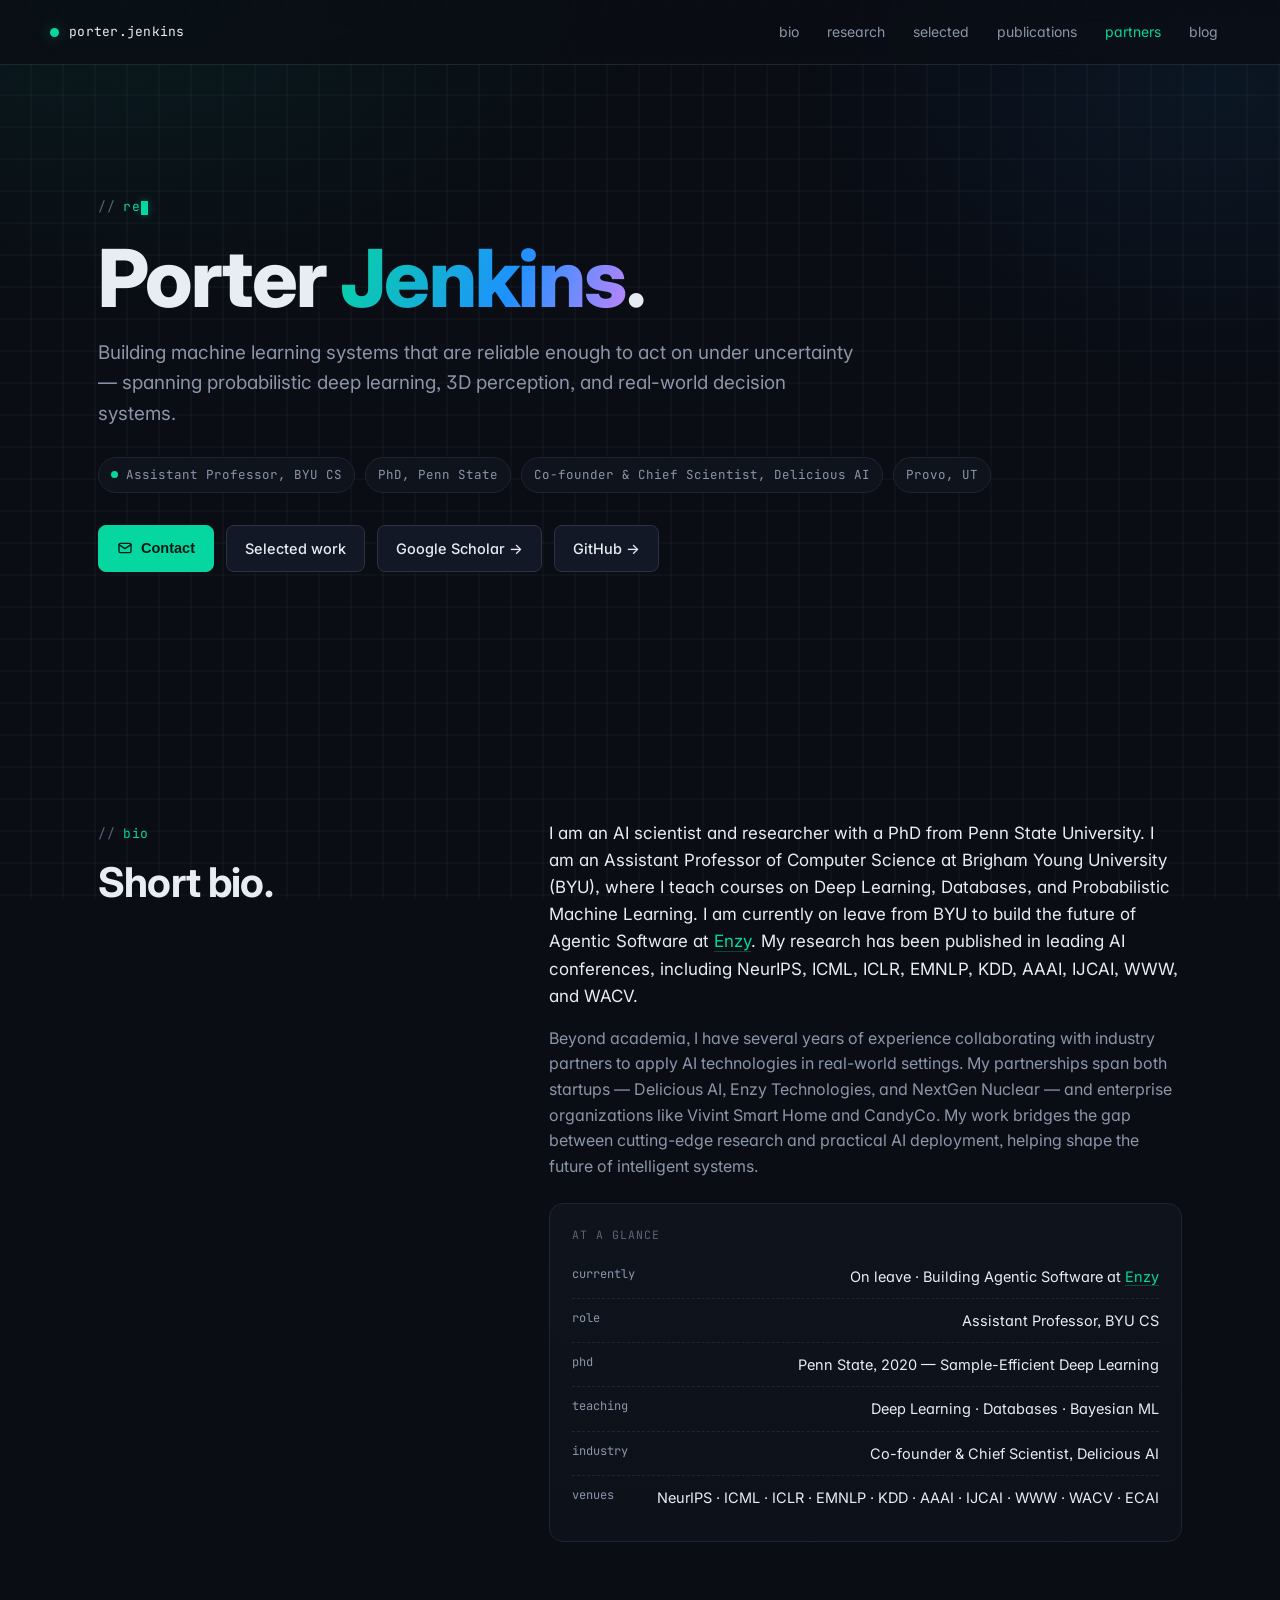
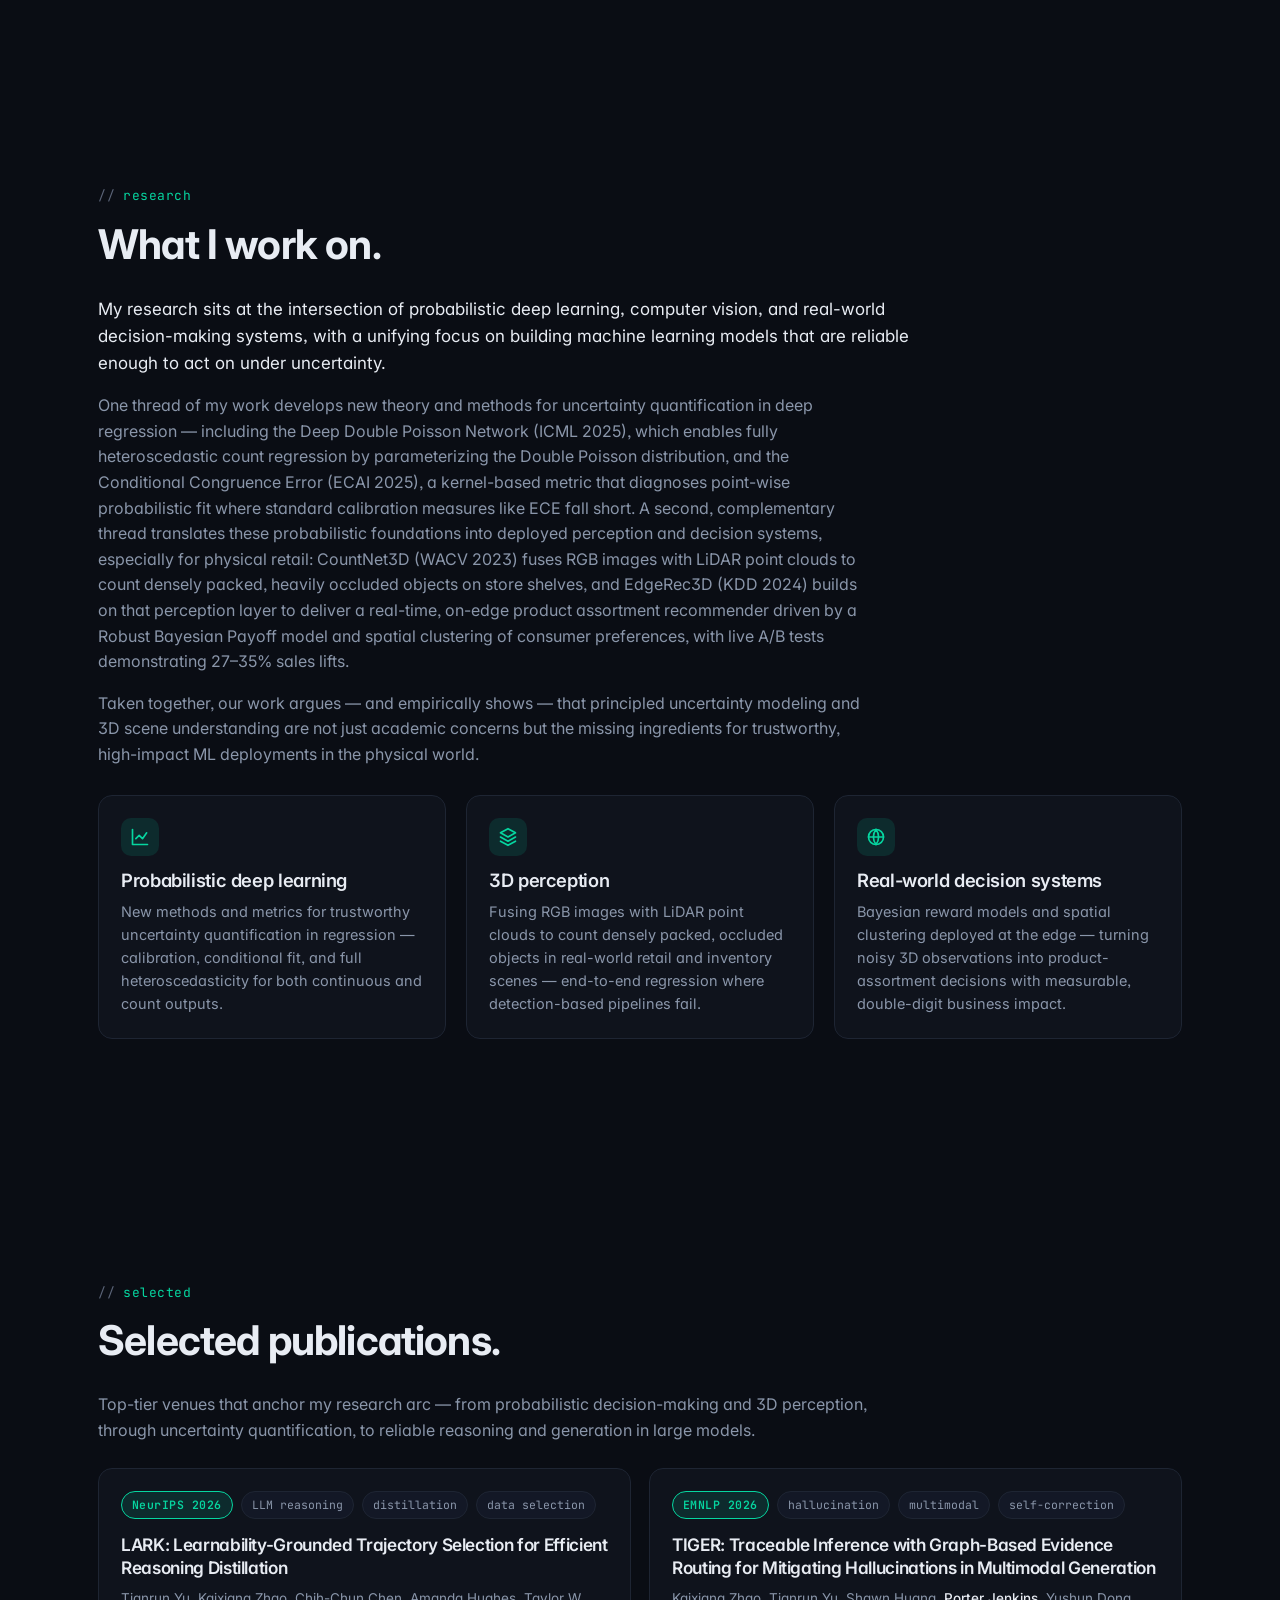
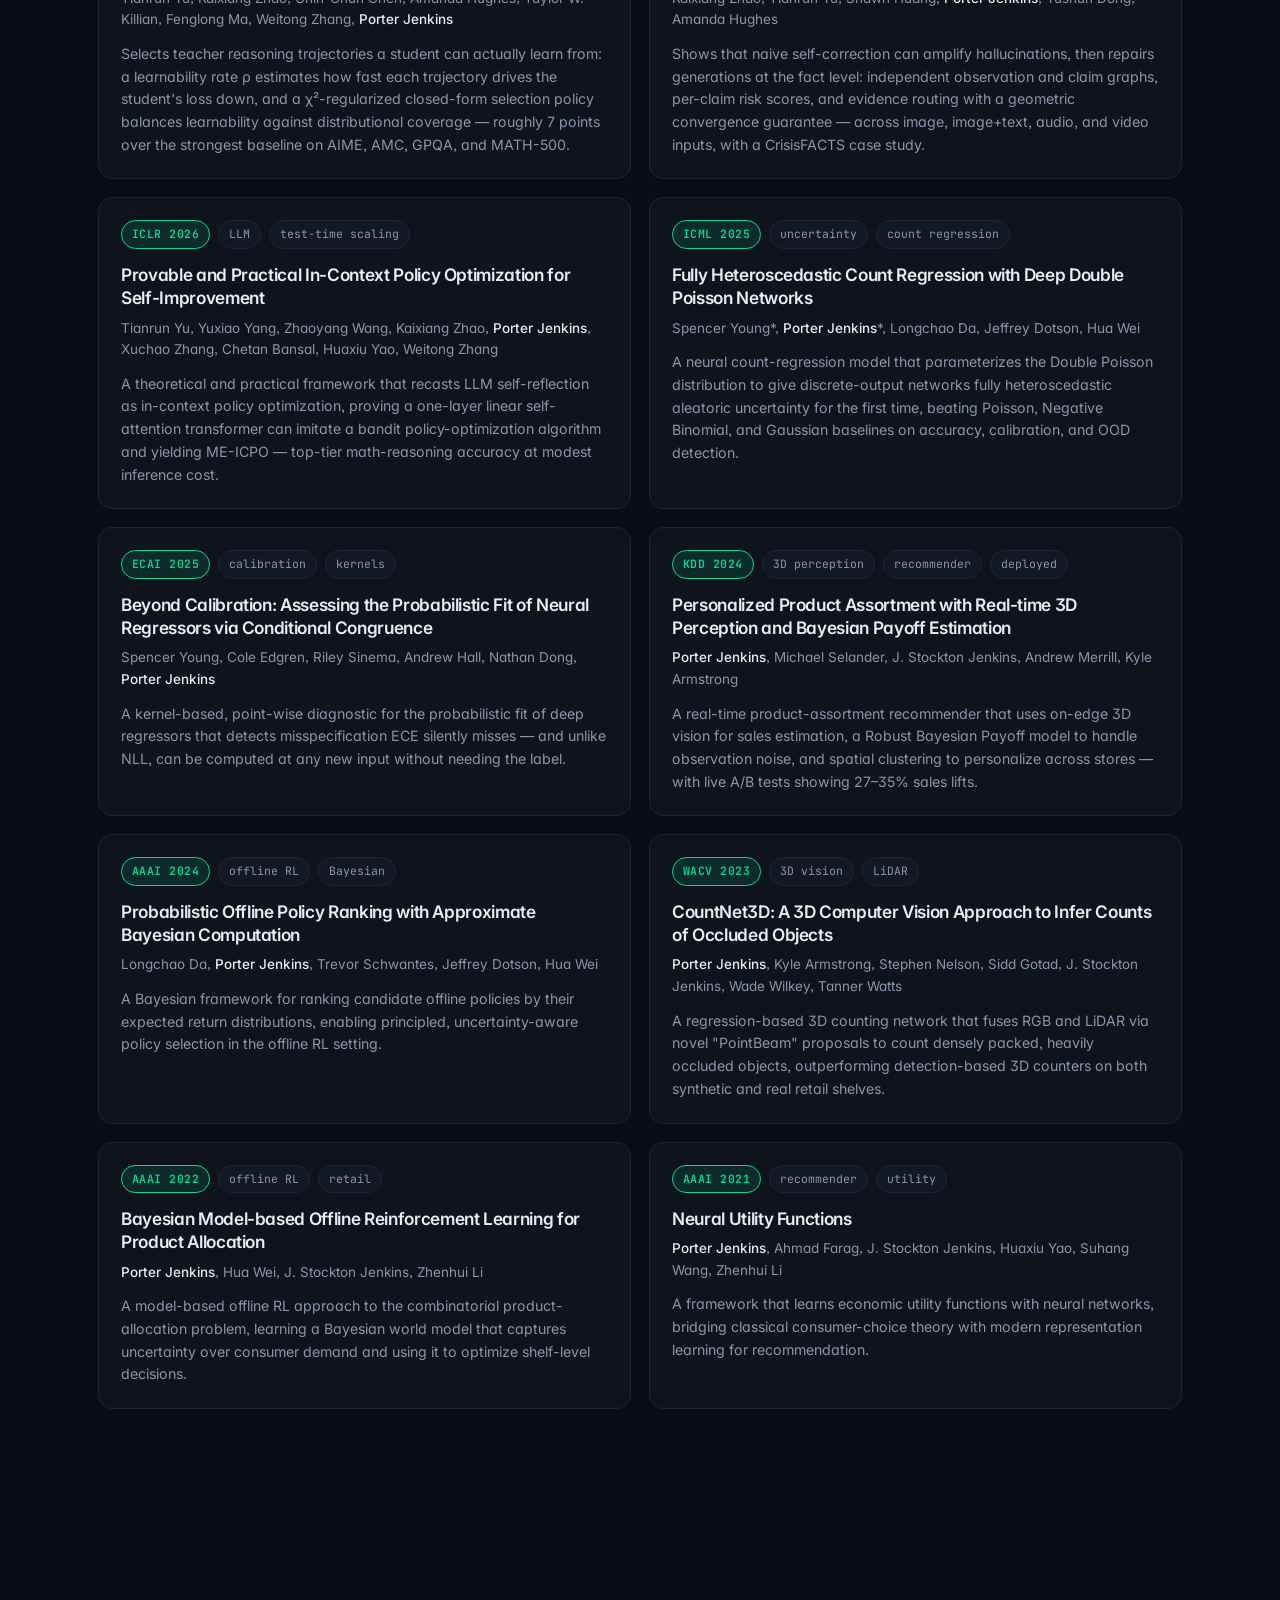
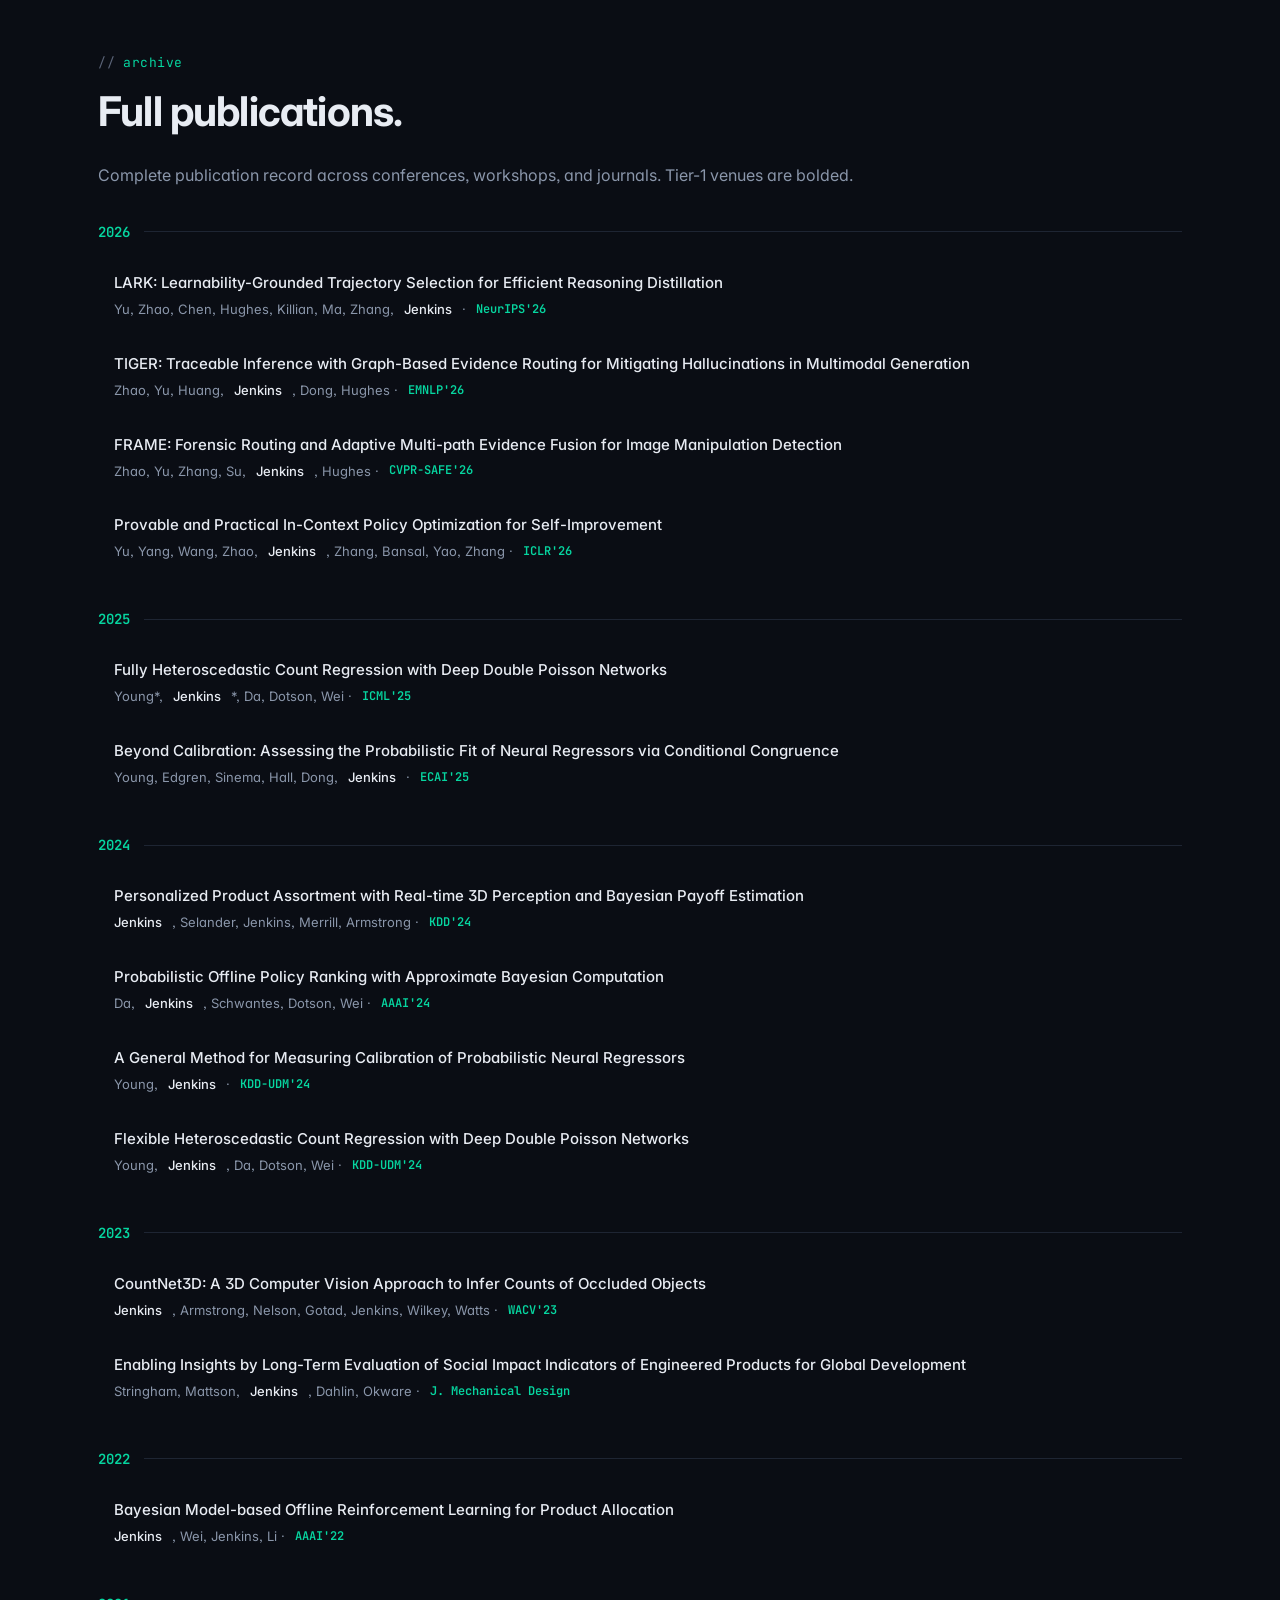
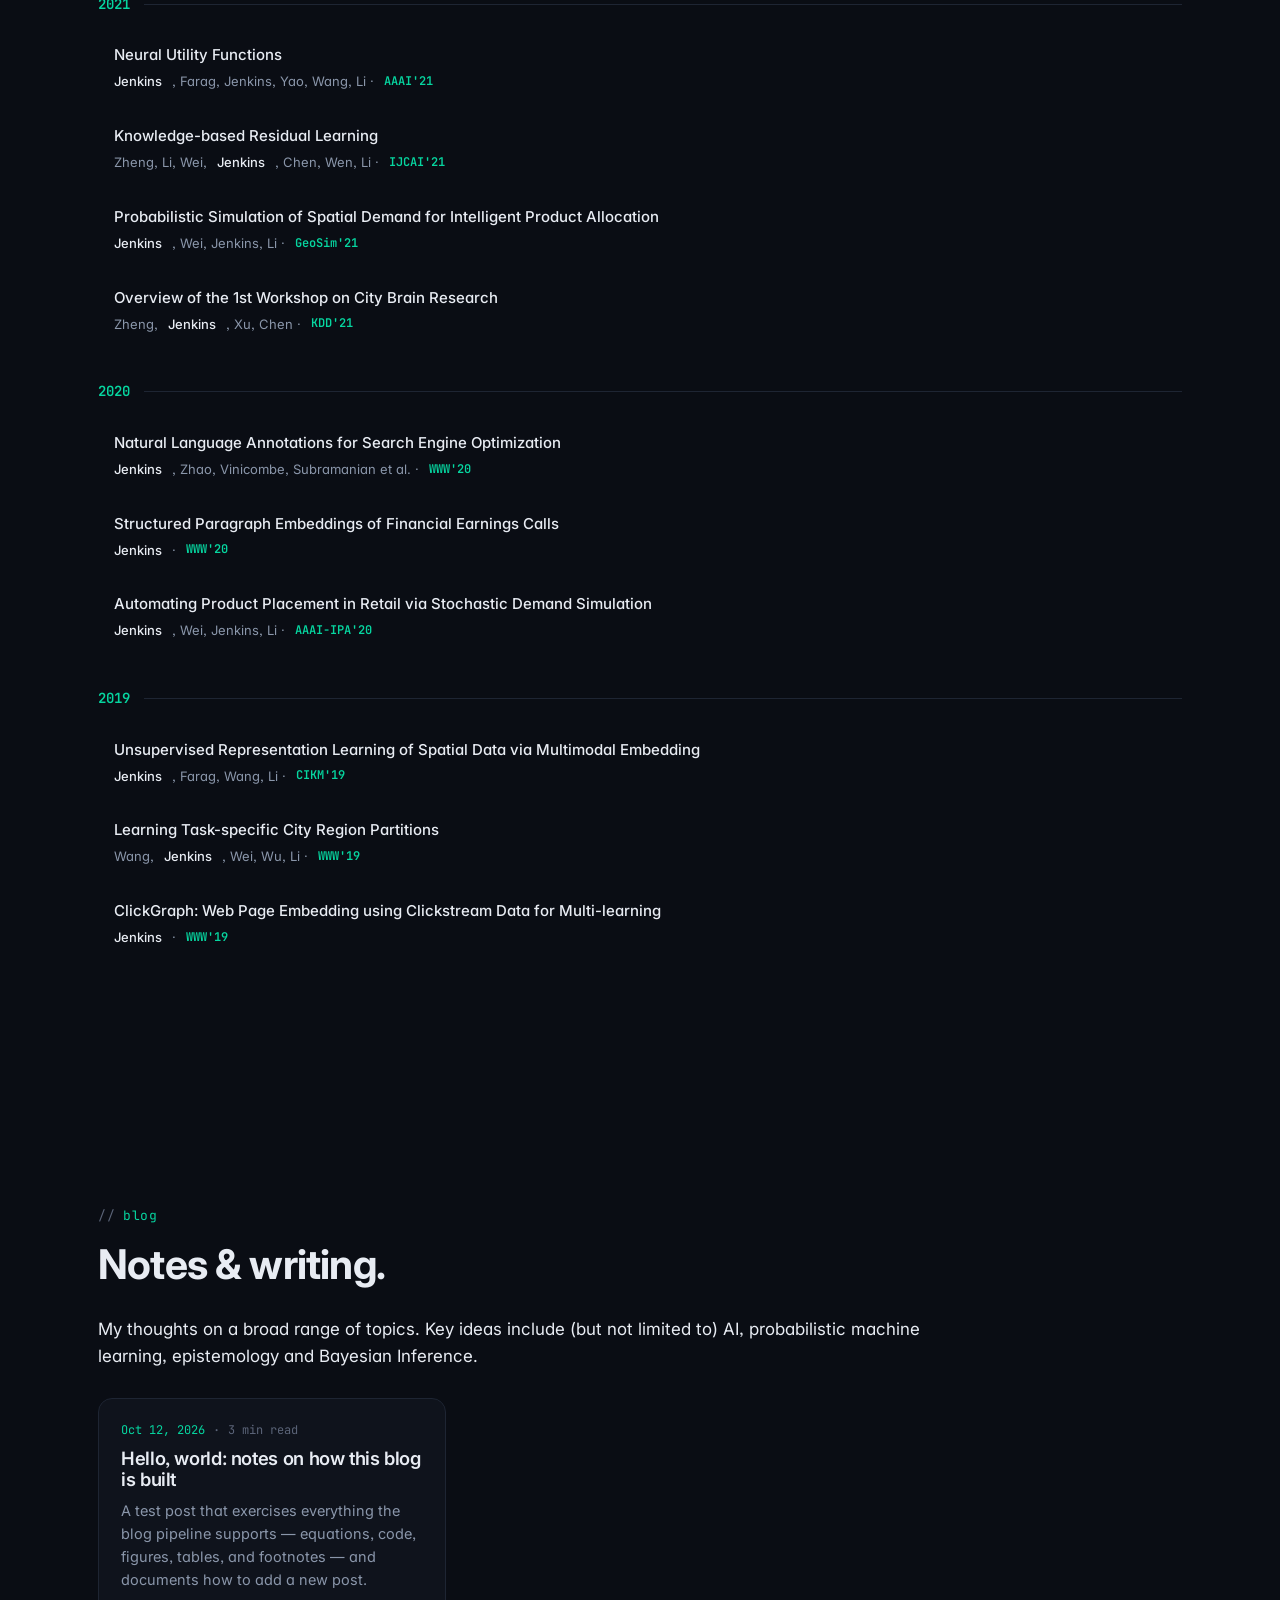
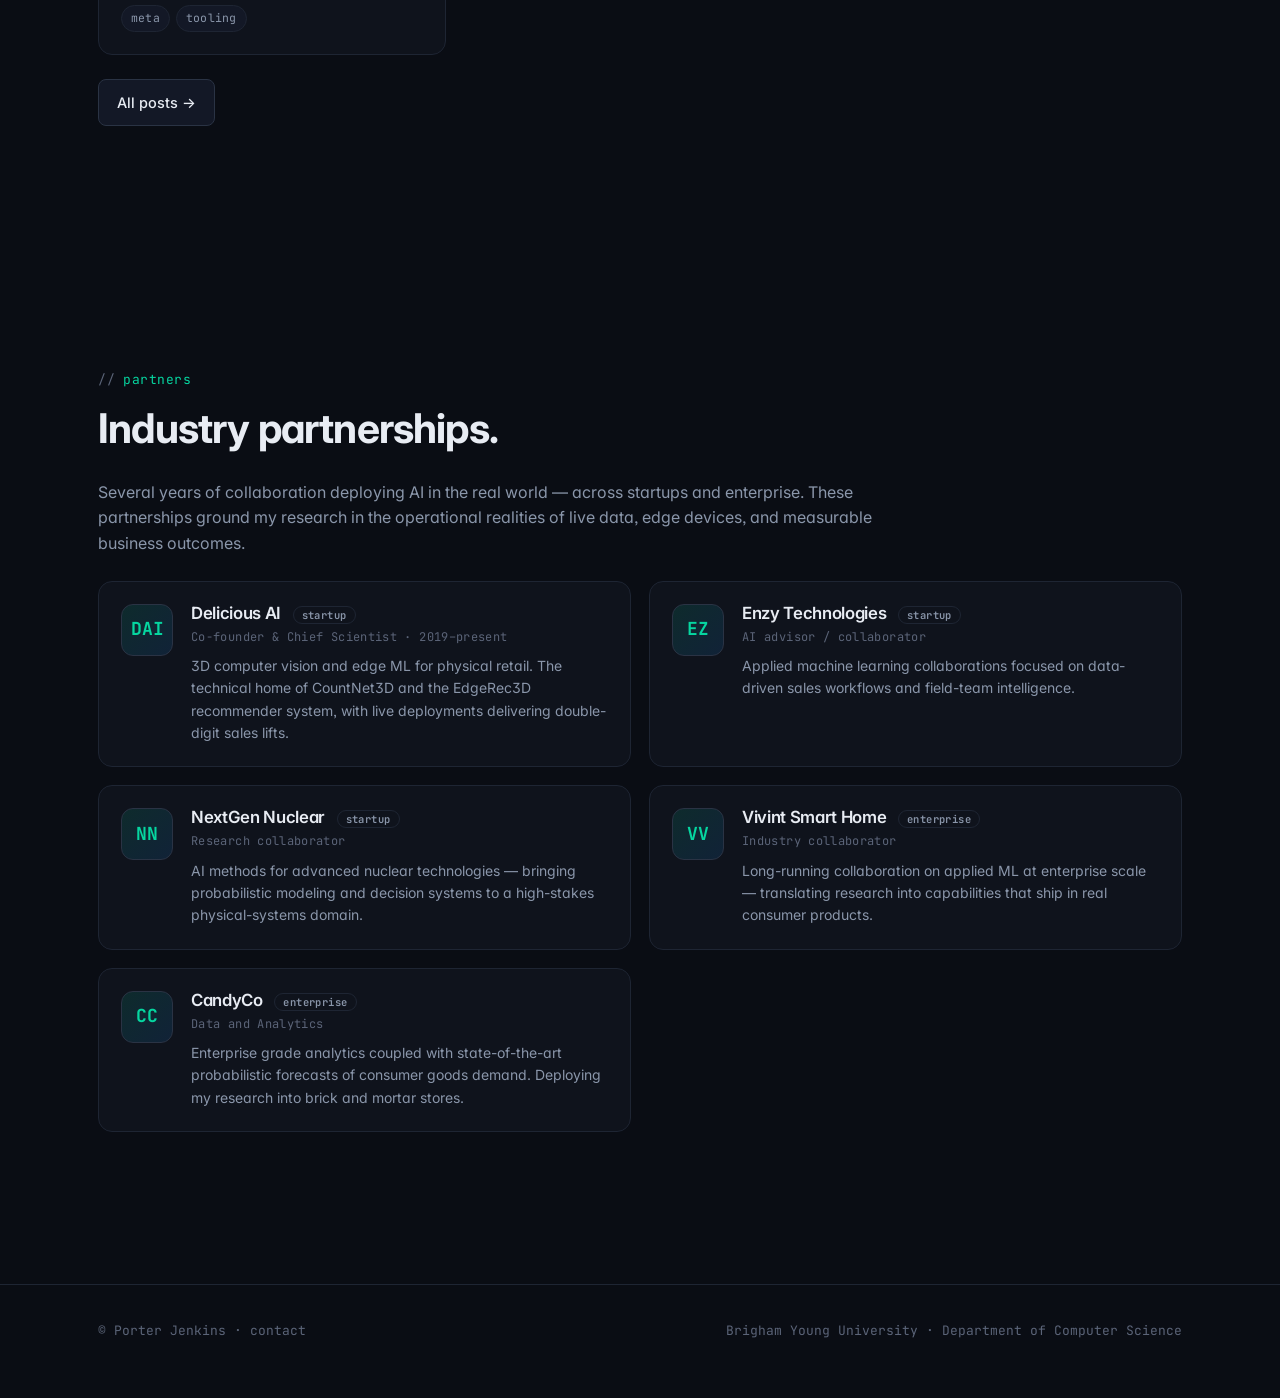
==== commit 7b3f8220: "Rewrite short bio in first person Co-Authored-By: Claude Fable 5.1 <noreply@anthropic.com>" ====
--- a/index.html
+++ b/index.html
@@ -680,18 +680,18 @@
         </div>
         <div>
           <p class="lede">
-            Porter Jenkins is an AI scientist and researcher with a PhD from Penn State University.
-            He is an Assistant Professor of Computer Science at Brigham Young University (BYU),
-            where he teaches courses on Deep Learning, Databases, and Probabilistic Machine Learning.
-            He is currently on leave from BYU to build the future of Agentic Software at <a href="https://www.enzy.co/" rel="noopener" target="_blank">Enzy</a>.
-            His research has been published in leading AI conferences, including ICML, KDD, AAAI, IJCAI, WWW, and WACV.
+            I am an AI scientist and researcher with a PhD from Penn State University.
+            I am an Assistant Professor of Computer Science at Brigham Young University (BYU),
+            where I teach courses on Deep Learning, Databases, and Probabilistic Machine Learning.
+            I am currently on leave from BYU to build the future of Agentic Software at <a href="https://www.enzy.co/" rel="noopener" target="_blank">Enzy</a>.
+            My research has been published in leading AI conferences, including NeurIPS, ICML, ICLR, EMNLP, KDD, AAAI, IJCAI, WWW, and WACV.
           </p>
           <p>
-            Beyond academia, Porter has several years of experience collaborating with industry partners to
-            apply AI technologies in real-world settings. His partnerships span both startups —
-            Delicious AI, Enzy Technologies, and NextGen Nuclear — and enterprise organizations like Vivint Smart Home.
-            His work bridges the gap between cutting-edge research and practical AI deployment, helping shape the future
-            of intelligent systems.
+            Beyond academia, I have several years of experience collaborating with industry partners to
+            apply AI technologies in real-world settings. My partnerships span both startups —
+            Delicious AI, Enzy Technologies, and NextGen Nuclear — and enterprise organizations like Vivint Smart Home
+            and CandyCo. My work bridges the gap between cutting-edge research and practical AI deployment, helping
+            shape the future of intelligent systems.
           </p>
           <div class="side-card" style="margin-top: 24px;">
             <div class="label">at a glance</div>
@@ -701,7 +701,7 @@
               <li><span class="k">phd</span><span class="v">Penn State, 2020 — Sample-Efficient Deep Learning</span></li>
               <li><span class="k">teaching</span><span class="v">Deep Learning · Databases · Bayesian ML</span></li>
               <li><span class="k">industry</span><span class="v">Co-founder &amp; Chief Scientist, Delicious AI</span></li>
-              <li><span class="k">venues</span><span class="v">ICML · ICLR · KDD · AAAI · IJCAI · WWW · WACV · ECAI</span></li>
+              <li><span class="k">venues</span><span class="v">NeurIPS · ICML · ICLR · EMNLP · KDD · AAAI · IJCAI · WWW · WACV · ECAI</span></li>
             </ul>
           </div>
         </div>
